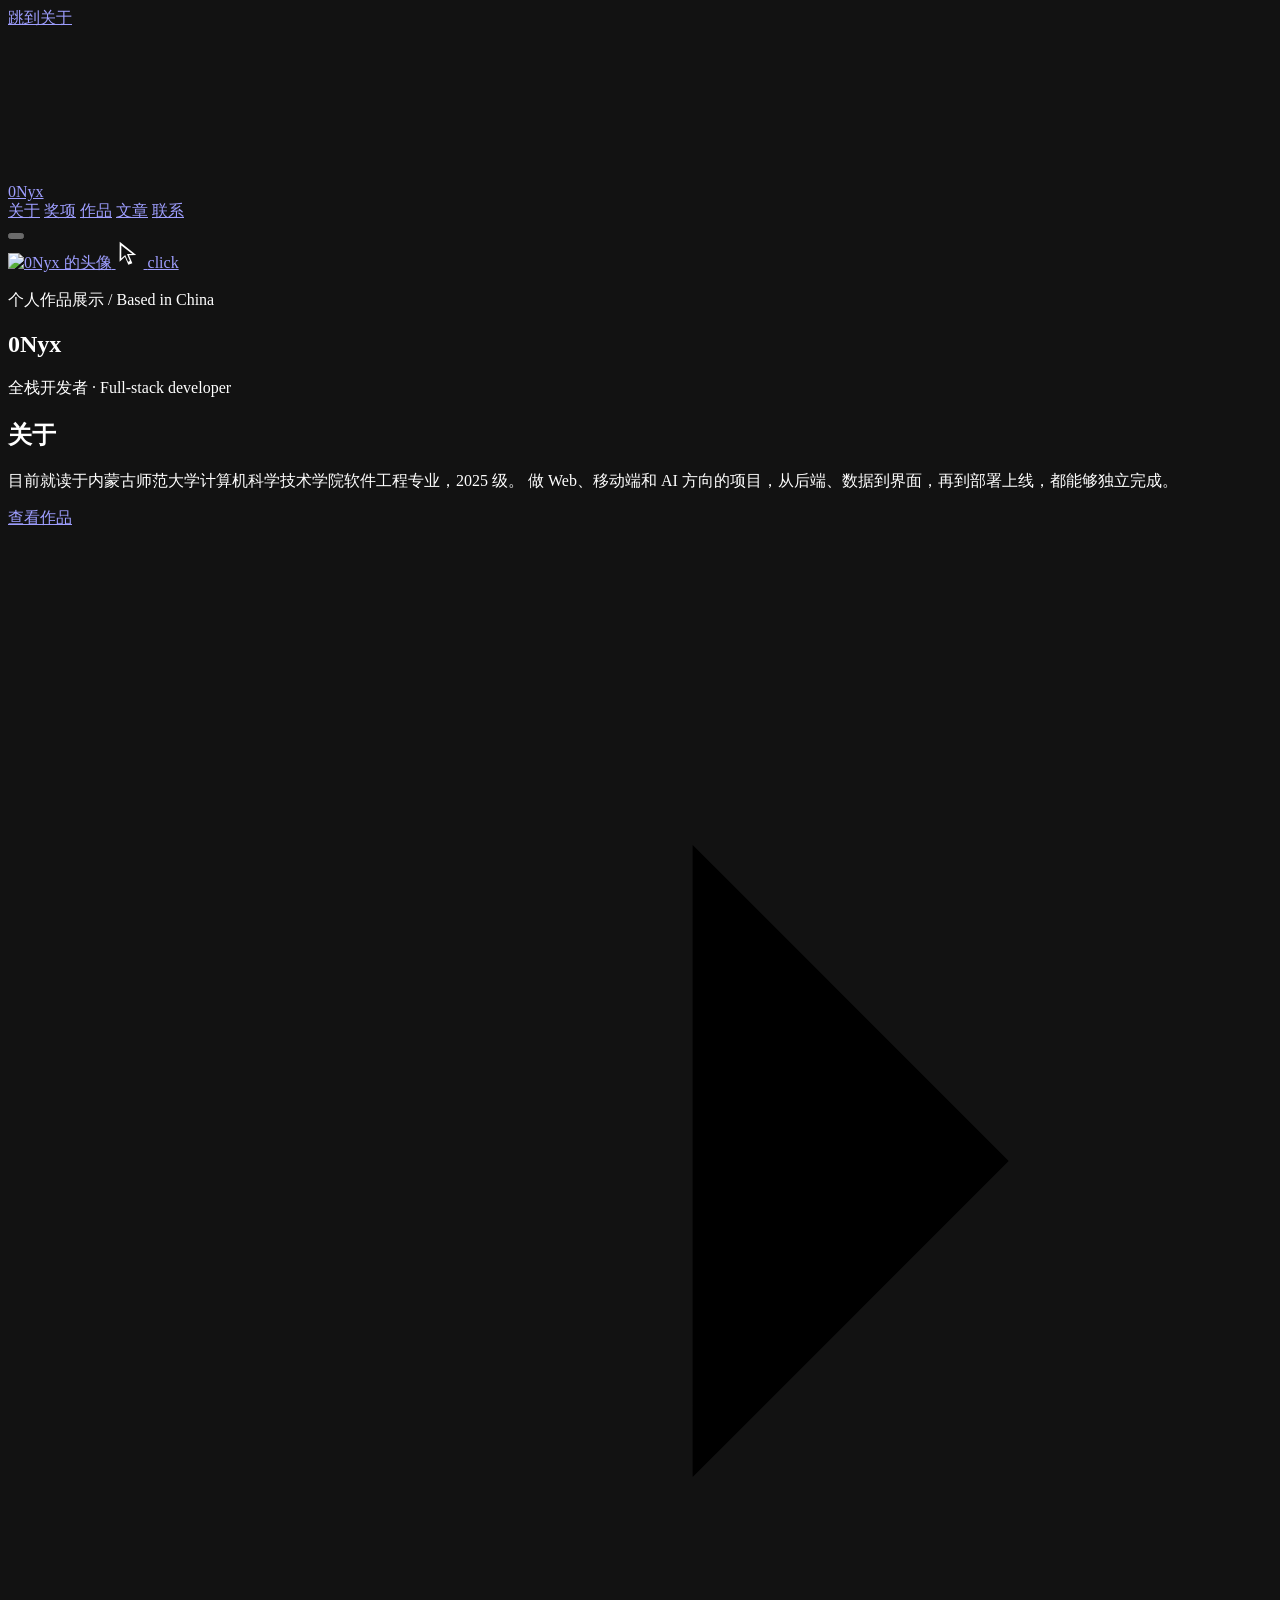
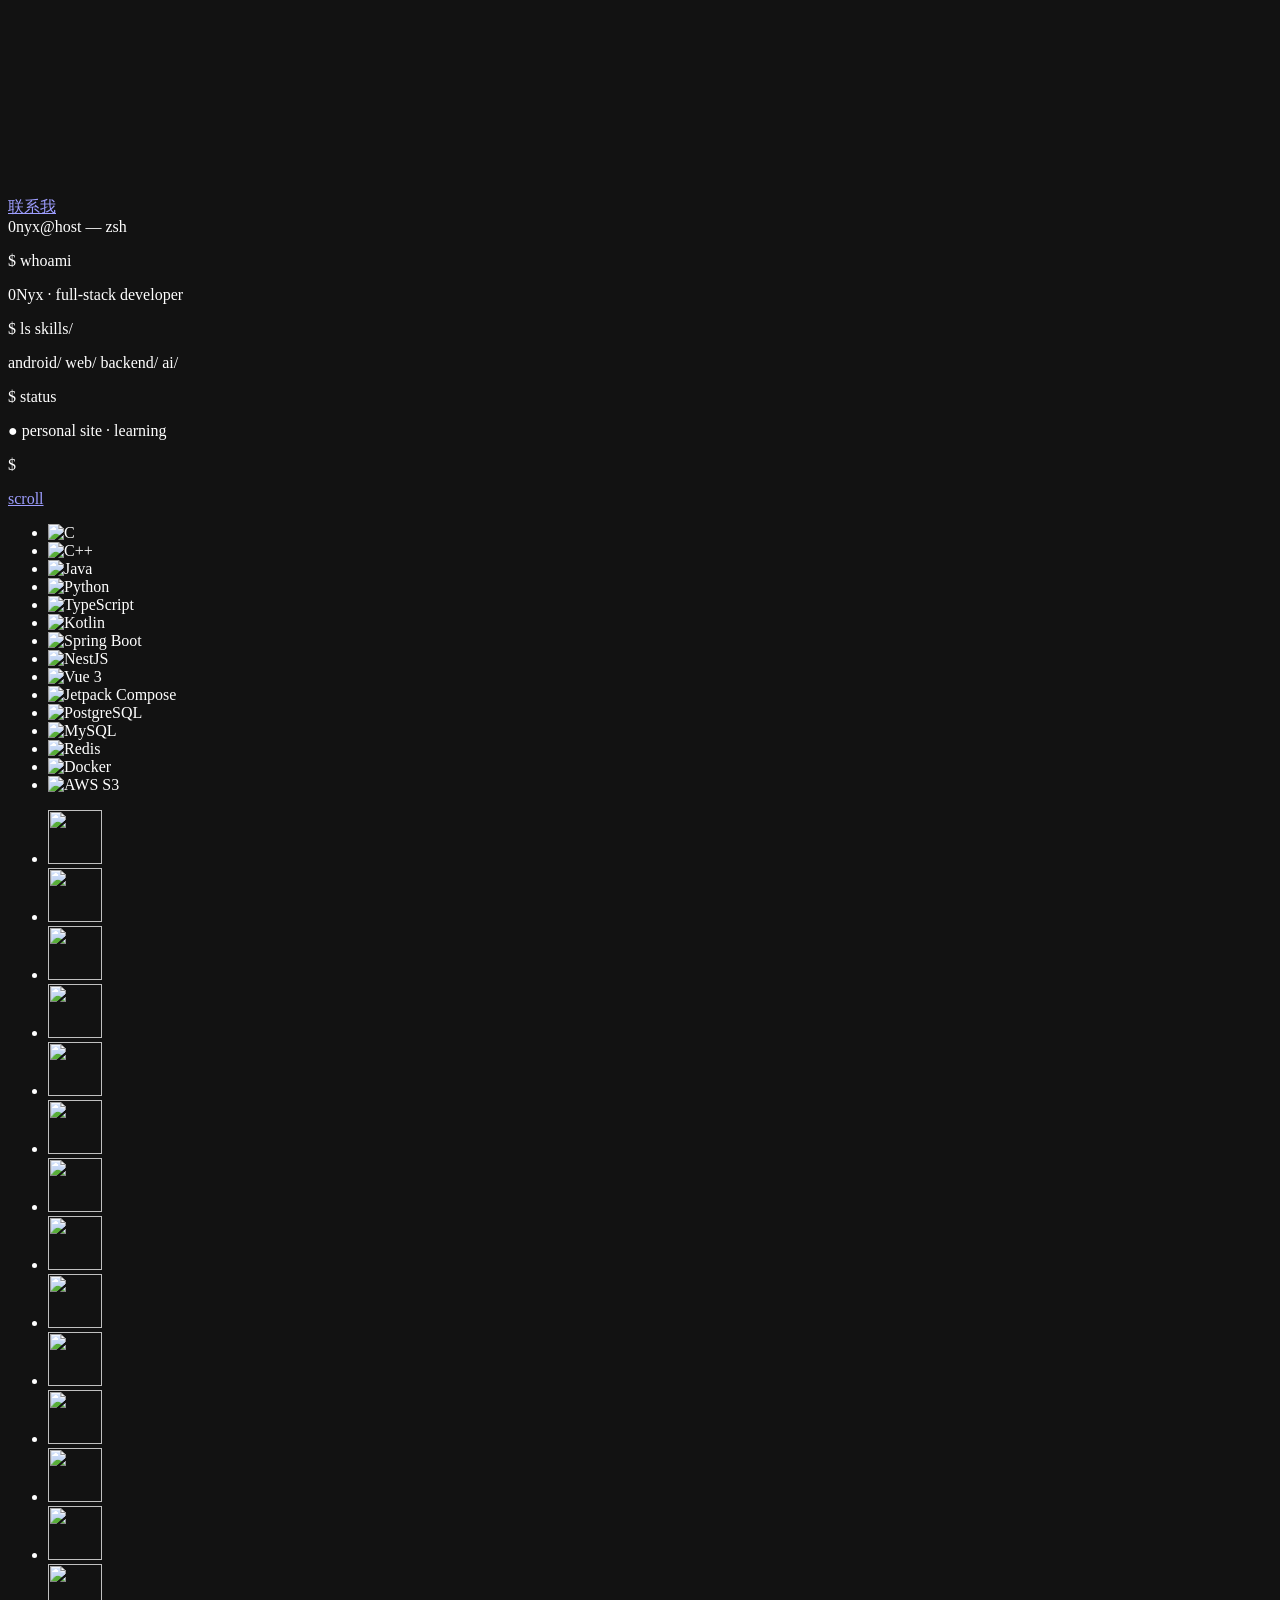
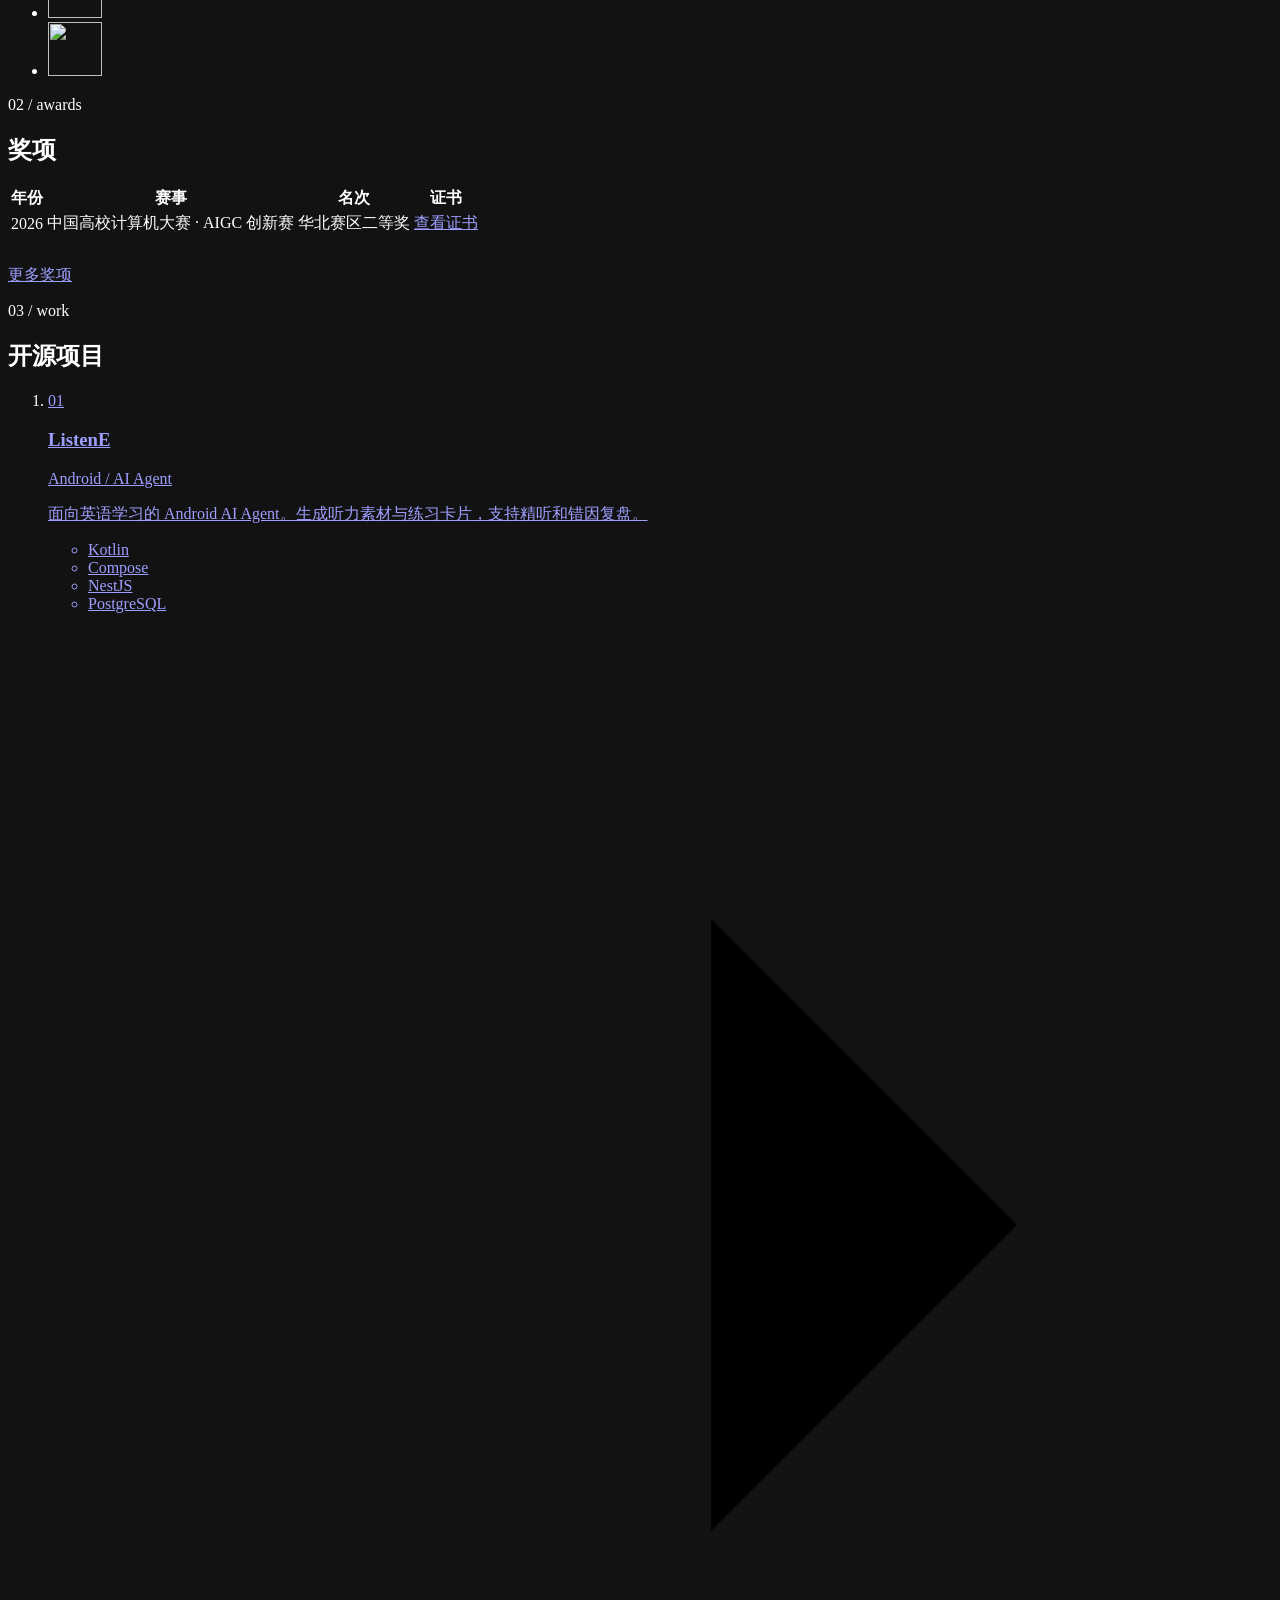
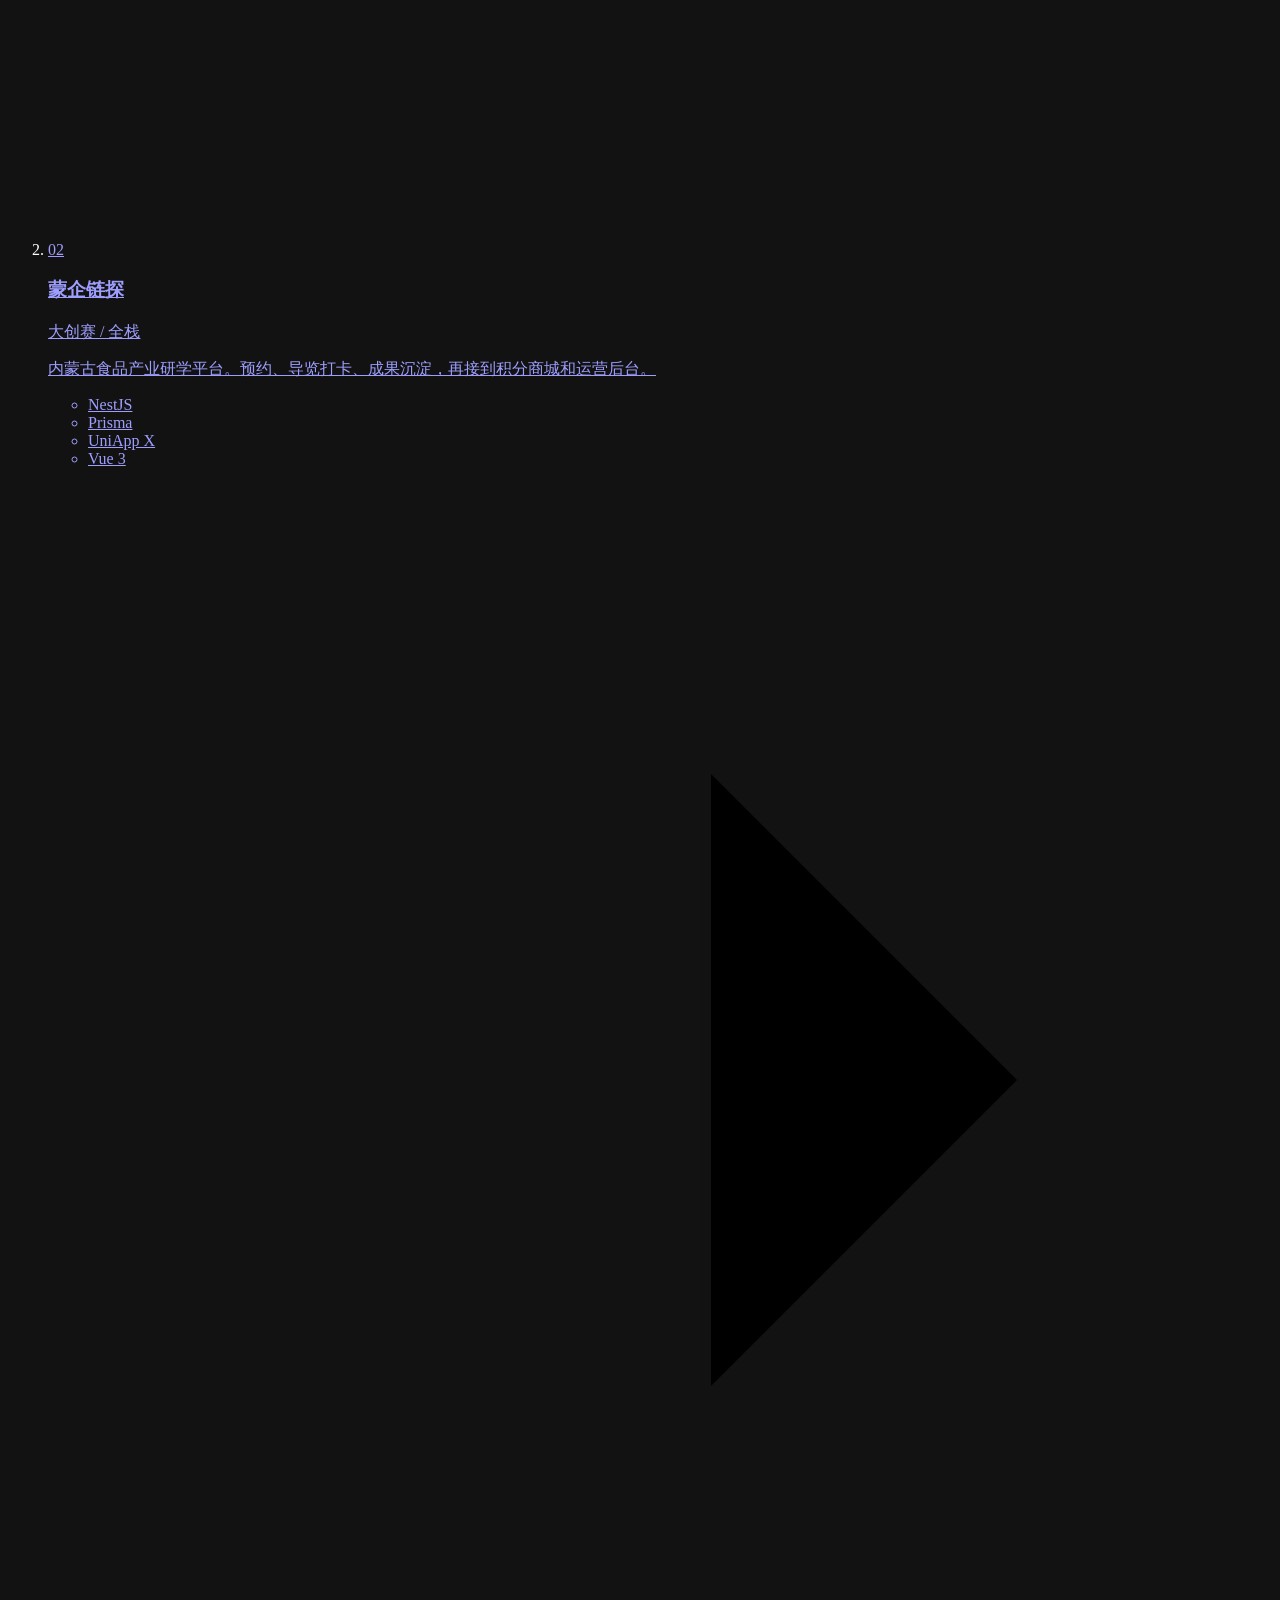
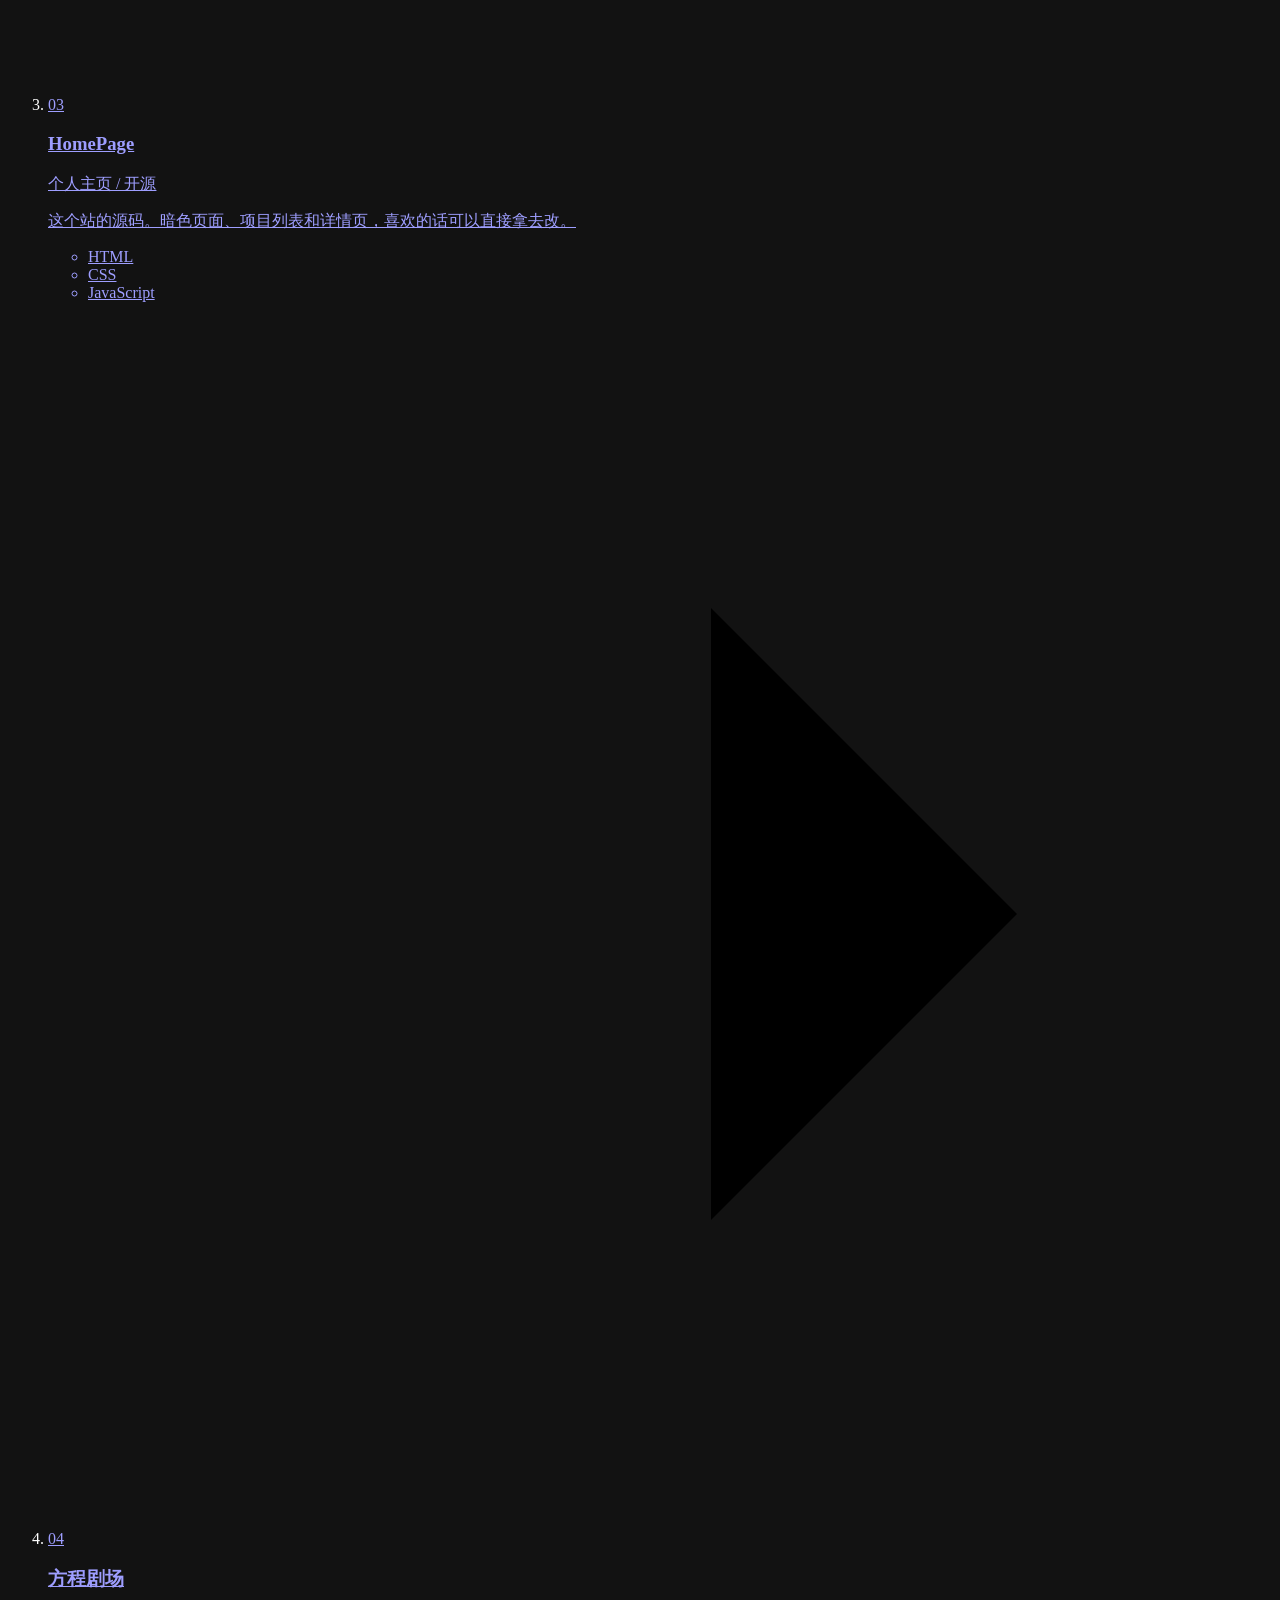
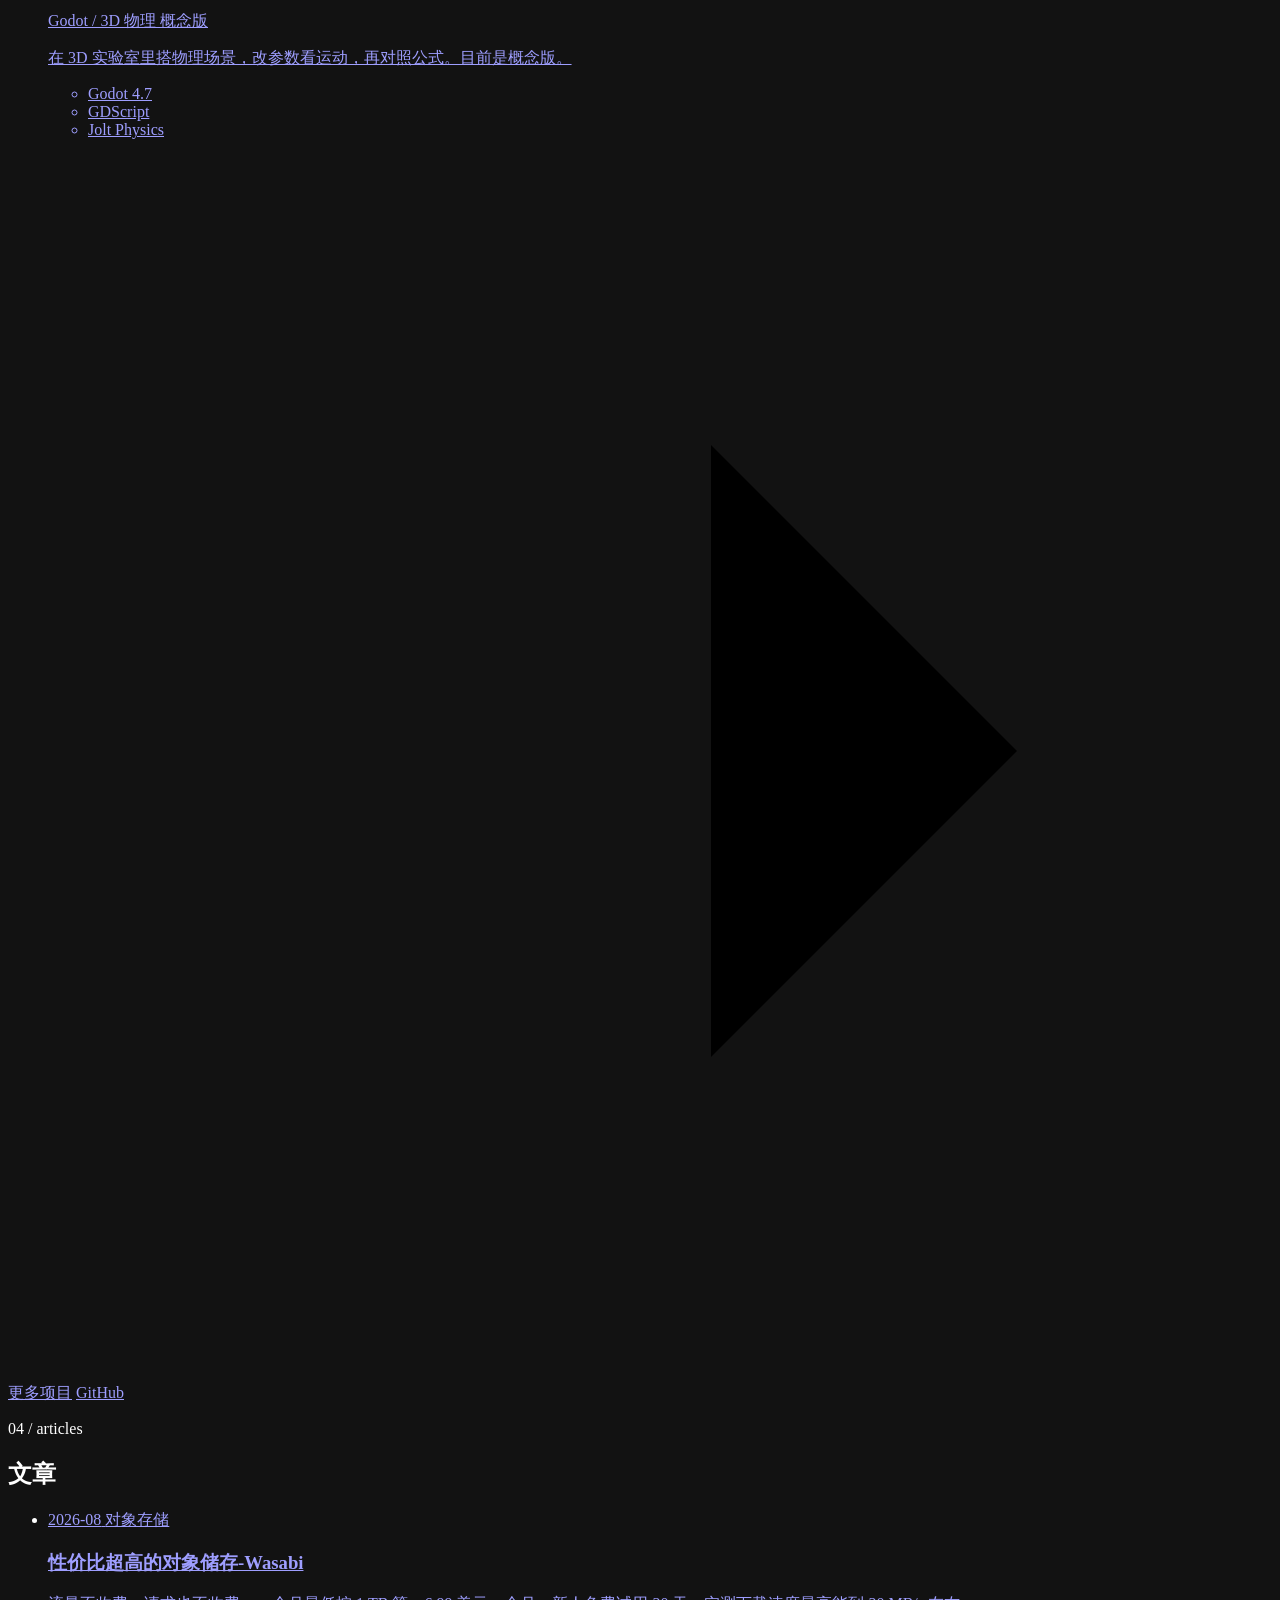
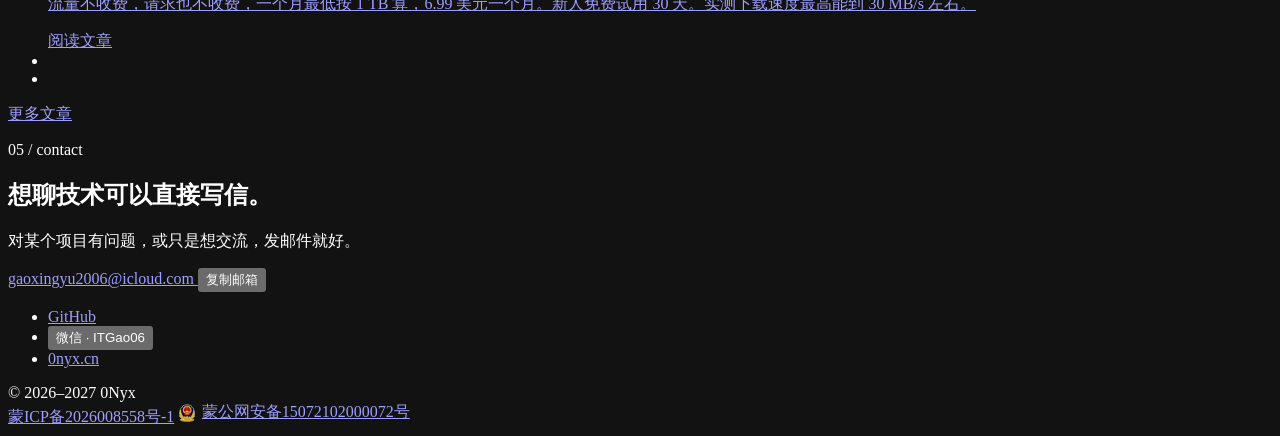
==== index.html @ 02072797 "Migrate HomePage from 0nyx06 to MarkHayford." ====
<!doctype html>
<html lang="zh-CN">
  <head>
    <meta charset="UTF-8" />
    <meta name="viewport" content="width=device-width, initial-scale=1.0" />
    <meta name="color-scheme" content="dark" />
    <meta name="theme-color" content="#0a0a0a" />
    <link rel="icon" href="https://dl.0nyx.cn/homepage/assets/favicon.png?v=2" />
    <title>0Nyx — 全栈开发者</title>
    <meta
      name="description"
      content="0Nyx，个人开发者。这里放我在 Web、移动端和 AI 方向做过的项目。"
    />
    <link rel="canonical" href="https://www.0nyx.cn/" />
    <meta property="og:type" content="website" />
    <meta property="og:site_name" content="0Nyx" />
    <meta property="og:title" content="0Nyx — 全栈开发者" />
    <meta
      property="og:description"
      content="个人开发者。这里放我在 Web、移动端和 AI 方向做过的项目。"
    />
    <meta property="og:url" content="https://www.0nyx.cn/" />
    <meta property="og:image" content="https://dl.0nyx.cn/homepage/assets/og.png" />
    <meta property="og:image:width" content="1200" />
    <meta property="og:image:height" content="630" />
    <meta name="twitter:card" content="summary_large_image" />
    <meta name="twitter:title" content="0Nyx — 全栈开发者" />
    <meta
      name="twitter:description"
      content="个人开发者。这里放我在 Web、移动端和 AI 方向做过的项目。"
    />
    <meta name="twitter:image" content="https://dl.0nyx.cn/homepage/assets/og.png" />
    <link rel="preload" href="https://dl.0nyx.cn/homepage/assets/fonts/bricolage-grotesque-latin.woff2" as="font" type="font/woff2" crossorigin />
    <link rel="preload" href="https://dl.0nyx.cn/homepage/assets/fonts/hanken-grotesk-latin.woff2" as="font" type="font/woff2" crossorigin />
    <link rel="preload" href="https://dl.0nyx.cn/homepage/assets/fonts/jetbrains-mono-latin.woff2" as="font" type="font/woff2" crossorigin />
    <link rel="preload" href="https://dl.0nyx.cn/homepage/assets/fonts/noto-sans-sc-page.woff2" as="font" type="font/woff2" crossorigin />
    <link rel="stylesheet" href="https://dl.0nyx.cn/homepage/styles.20260829a.css" />
    <link rel="stylesheet" href="/beian.css?v=20260826a" />
    <script>
      // Mark JS available so reveal animations enhance an already-visible baseline.
      document.documentElement.classList.add("js");
    </script>
  </head>
  <body>
    <a class="skip-link" href="#about">跳到关于</a>

    <!-- Full-page pointer field (page-space lattice; scrolls with document) -->
    <div class="page-field" aria-hidden="true">
      <canvas class="page-field__canvas" id="field"></canvas>
      <div class="page-field__glow" id="glow"></div>
    </div>

    <header class="site-header" id="top">
      <a class="brand" href="#top" aria-label="0Nyx 首页">
        <span class="brand__mark" aria-hidden="true"></span>
        <span class="brand__text">0<span class="brand__accent">Nyx</span></span>
      </a>
      <nav class="site-nav" aria-label="主导航">
        <a href="#about">关于</a>
        <a href="#awards">奖项</a>
        <a href="#work">作品</a>
        <a href="#articles">文章</a>
        <a class="site-nav__cta" href="#contact">联系</a>
      </nav>
      <button
        class="nav-toggle"
        id="navToggle"
        type="button"
        aria-expanded="false"
        aria-controls="mobileNav"
        aria-label="打开导航"
      >
        <span aria-hidden="true"></span>
        <span aria-hidden="true"></span>
      </button>
      <nav class="mobile-nav" id="mobileNav" aria-label="移动端导航" hidden>
        <a href="#about"><span class="mono">01</span>关于</a>
        <a href="#awards"><span class="mono">02</span>奖项</a>
        <a href="#work"><span class="mono">03</span>作品</a>
        <a href="#articles"><span class="mono">04</span>文章</a>
        <a href="#contact"><span class="mono">05</span>联系</a>
      </nav>
    </header>
    <button class="nav-scrim" id="navScrim" type="button" aria-label="关闭导航" hidden></button>

    <main>
      <!-- HERO -->
      <section class="hero" id="about" aria-labelledby="about-h">
        <div class="hero__inner">
          <div class="hero__copy">
            <a class="hero__avatar-link" href="/meow/" data-reveal title="彩蛋：月薪喵" aria-label="打开彩蛋：月薪喵">
              <img class="hero__avatar" src="https://dl.0nyx.cn/homepage/assets/avatar.png" alt="0Nyx 的头像" width="88" height="88" loading="eager" decoding="async" />
              <span class="hero__avatar-hint" aria-hidden="true">
                <svg class="hero__mac-cursor" viewBox="0 0 32 32" width="28" height="28" fill="none">
                  <path fill="#fff" d="M4.2 2.1 4.1 24.8l6.1-5.7 3.9 9.3 4.6-1.9-3.9-9.2 8.3-.2z"/>
                  <path fill="#111" d="M6.1 6.2 6 21.2l4.5-4.2 3.3 7.8 2.1-.9-3.3-7.8 6.1-.1z"/>
                </svg>
                <span class="hero__click-label">click</span>
              </span>
            </a>
            <p class="hero__status" data-reveal>
              <span class="status-dot" aria-hidden="true"></span>
              <span class="mono">个人作品展示</span>
              <span class="hero__status-sep" aria-hidden="true">/</span>
              <span class="mono">Based in China</span>
            </p>

            <h1 class="hero__title" data-reveal>
              <span class="hero__title-line">0<span class="hero__title-accent">Nyx</span></span>
            </h1>

            <p class="hero__role mono" data-reveal>全栈开发者 · Full-stack developer</p>
            <h2 class="visually-hidden" id="about-h">关于</h2>

            <p class="hero__lede" data-reveal>
              目前就读于内蒙古师范大学计算机科学技术学院软件工程专业，2025 级。
              做 Web、移动端和 AI 方向的项目，从后端、数据到界面，再到部署上线，都能够独立完成。
            </p>

            <div class="hero__actions" data-reveal>
              <a class="btn btn--primary" href="#work">
                查看作品
                <svg viewBox="0 0 24 24" aria-hidden="true" class="btn__icon"><path d="M5 12h14M13 6l6 6-6 6" /></svg>
              </a>
              <a class="btn btn--ghost" href="#contact">联系我</a>
            </div>
          </div>

          <div class="hero__art" data-reveal>
            <div class="term" id="term" role="group" aria-label="交互式终端，输入 help 查看可用命令">
              <div class="term__bar">
                <span class="term__dot"></span>
                <span class="term__dot"></span>
                <span class="term__dot"></span>
                <span class="term__title mono">0nyx@host — zsh</span>
              </div>
              <div class="term__body mono" id="termBody">
                <div class="term__out" id="termOut" aria-live="polite">
                  <p class="term__line term__line--boot" style="--i: 0"><span class="term__prompt">$</span> whoami</p>
                  <p class="term__line term__line--boot term__line--out" style="--i: 1">0Nyx · full-stack developer</p>
                  <p class="term__line term__line--boot" style="--i: 2"><span class="term__prompt">$</span> ls skills/</p>
                  <p class="term__line term__line--boot term__line--out" style="--i: 3">android/  web/  backend/  ai/</p>
                  <p class="term__line term__line--boot" style="--i: 4"><span class="term__prompt">$</span> status</p>
                  <p class="term__line term__line--boot term__line--out" style="--i: 5"><span class="term__ok">●</span> personal site · learning</p>
                </div>
                <p class="term__line term__line--boot" style="--i: 6" id="termCaretLine"><span class="term__prompt">$</span> <span class="term__caret"></span></p>
              </div>
            </div>
          </div>
        </div>

        <a class="hero__scroll mono" href="#awards" aria-label="向下滚动">
          <span>scroll</span>
          <span class="hero__scroll-line" aria-hidden="true"></span>
        </a>

        <div class="stack-marquee" aria-label="常用语言和工具">
          <div class="stack-marquee__window">
            <div class="stack-marquee__track">
              <ul class="stack-marquee__list">
                <li><img src="https://cdn.simpleicons.org/c/c8d4ce" alt="C" title="C" width="54" height="54" loading="lazy" /></li>
                <li><img src="https://cdn.simpleicons.org/cplusplus/c8d4ce" alt="C++" title="C++" width="54" height="54" loading="lazy" /></li>
                <li><img src="https://cdn.simpleicons.org/openjdk/c8d4ce" alt="Java" title="Java" width="54" height="54" loading="lazy" /></li>
                <li><img src="https://cdn.simpleicons.org/python/c8d4ce" alt="Python" title="Python" width="54" height="54" loading="lazy" /></li>
                <li><img src="https://cdn.simpleicons.org/typescript/c8d4ce" alt="TypeScript" title="TypeScript" width="54" height="54" loading="lazy" /></li>
                <li><img src="https://cdn.simpleicons.org/kotlin/c8d4ce" alt="Kotlin" title="Kotlin" width="54" height="54" loading="lazy" /></li>
                <li><img src="https://cdn.simpleicons.org/spring/c8d4ce" alt="Spring Boot" title="Spring Boot" width="54" height="54" loading="lazy" /></li>
                <li><img src="https://cdn.simpleicons.org/nestjs/c8d4ce" alt="NestJS" title="NestJS" width="54" height="54" loading="lazy" /></li>
                <li><img src="https://cdn.simpleicons.org/vuedotjs/c8d4ce" alt="Vue 3" title="Vue 3" width="54" height="54" loading="lazy" /></li>
                <li><img src="https://cdn.simpleicons.org/jetpackcompose/c8d4ce" alt="Jetpack Compose" title="Jetpack Compose" width="54" height="54" loading="lazy" /></li>
                <li><img src="https://cdn.simpleicons.org/postgresql/c8d4ce" alt="PostgreSQL" title="PostgreSQL" width="54" height="54" loading="lazy" /></li>
                <li><img src="https://cdn.simpleicons.org/mysql/c8d4ce" alt="MySQL" title="MySQL" width="54" height="54" loading="lazy" /></li>
                <li><img src="https://cdn.simpleicons.org/redis/c8d4ce" alt="Redis" title="Redis" width="54" height="54" loading="lazy" /></li>
                <li><img src="https://cdn.simpleicons.org/docker/c8d4ce" alt="Docker" title="Docker" width="54" height="54" loading="lazy" /></li>
                <li><img class="stack-marquee__mono" src="https://cdn.jsdelivr.net/npm/simple-icons@11/icons/amazons3.svg" alt="AWS S3" title="AWS S3" width="54" height="54" loading="lazy" /></li>
              </ul>
              <ul class="stack-marquee__list" aria-hidden="true">
                <li><img src="https://cdn.simpleicons.org/c/c8d4ce" alt="" width="54" height="54" loading="lazy" /></li>
                <li><img src="https://cdn.simpleicons.org/cplusplus/c8d4ce" alt="" width="54" height="54" loading="lazy" /></li>
                <li><img src="https://cdn.simpleicons.org/openjdk/c8d4ce" alt="" width="54" height="54" loading="lazy" /></li>
                <li><img src="https://cdn.simpleicons.org/python/c8d4ce" alt="" width="54" height="54" loading="lazy" /></li>
                <li><img src="https://cdn.simpleicons.org/typescript/c8d4ce" alt="" width="54" height="54" loading="lazy" /></li>
                <li><img src="https://cdn.simpleicons.org/kotlin/c8d4ce" alt="" width="54" height="54" loading="lazy" /></li>
                <li><img src="https://cdn.simpleicons.org/spring/c8d4ce" alt="" width="54" height="54" loading="lazy" /></li>
                <li><img src="https://cdn.simpleicons.org/nestjs/c8d4ce" alt="" width="54" height="54" loading="lazy" /></li>
                <li><img src="https://cdn.simpleicons.org/vuedotjs/c8d4ce" alt="" width="54" height="54" loading="lazy" /></li>
                <li><img src="https://cdn.simpleicons.org/jetpackcompose/c8d4ce" alt="" width="54" height="54" loading="lazy" /></li>
                <li><img src="https://cdn.simpleicons.org/postgresql/c8d4ce" alt="" width="54" height="54" loading="lazy" /></li>
                <li><img src="https://cdn.simpleicons.org/mysql/c8d4ce" alt="" width="54" height="54" loading="lazy" /></li>
                <li><img src="https://cdn.simpleicons.org/redis/c8d4ce" alt="" width="54" height="54" loading="lazy" /></li>
                <li><img src="https://cdn.simpleicons.org/docker/c8d4ce" alt="" width="54" height="54" loading="lazy" /></li>
                <li><img class="stack-marquee__mono" src="https://cdn.jsdelivr.net/npm/simple-icons@11/icons/amazons3.svg" alt="" width="54" height="54" loading="lazy" /></li>
              </ul>
            </div>
          </div>
        </div>

      </section>

      <!-- AWARDS -->
      <section class="section" id="awards" aria-labelledby="awards-h">
        <div class="section__head">
          <span class="section__index mono" data-reveal>02 / awards</span>
          <h2 class="section__title" id="awards-h" data-reveal>奖项</h2>
        </div>

        <div class="awards" data-reveal>
          <table class="awards__table">
            <thead>
              <tr>
                <th scope="col">年份</th>
                <th scope="col">赛事</th>
                <th scope="col">名次</th>
                <th scope="col">证书</th>
              </tr>
            </thead>
            <tbody>
              <tr>
                <td class="mono">2026</td>
                <td>中国高校计算机大赛 · AIGC 创新赛</td>
                <td>华北赛区二等奖</td>
                <td>
                  <a class="awards__cert" href="/awards/aigc-2026-huabei.pdf" target="_blank" rel="noopener">查看证书</a>
                </td>
              </tr>
              <tr class="awards__slot" aria-hidden="true">
                <td></td><td></td><td></td><td></td>
              </tr>
              <tr class="awards__slot" aria-hidden="true">
                <td></td><td></td><td></td><td></td>
              </tr>
              <tr class="awards__slot" aria-hidden="true">
                <td></td><td></td><td></td><td></td>
              </tr>
            </tbody>
          </table>
        </div>
        <p class="work__more mono" data-reveal>
          <a href="/awards/">更多奖项</a>
        </p>
      </section>

      <!-- WORK -->
      <section class="section work" id="work" aria-labelledby="work-h">
        <div class="section__head">
          <span class="section__index mono" data-reveal>03 / work</span>
          <h2 class="section__title" id="work-h" data-reveal>开源项目</h2>
        </div>

        <ol class="project-list">
          <li data-reveal>
            <a class="project-row" href="/projects/listene/">
              <span class="project-row__idx mono">01</span>
              <div class="project-row__body">
                <div class="project-row__top">
                  <h3>ListenE</h3>
                  <span class="project-row__tag mono">Android / AI Agent</span>
                </div>
                <p>面向英语学习的 Android AI Agent。生成听力素材与练习卡片，支持精听和错因复盘。</p>
                <ul class="project-row__stack mono" aria-label="技术栈">
                  <li>Kotlin</li><li>Compose</li><li>NestJS</li><li>PostgreSQL</li>
                </ul>
              </div>
              <span class="project-row__go" aria-hidden="true">
                <svg viewBox="0 0 24 24"><path d="M5 12h14M13 6l6 6-6 6" /></svg>
              </span>
            </a>
          </li>
          <li data-reveal>
            <a class="project-row" href="/projects/mqlt/">
              <span class="project-row__idx mono">02</span>
              <div class="project-row__body">
                <div class="project-row__top">
                  <h3>蒙企链探</h3>
                  <span class="project-row__tag mono">大创赛 / 全栈</span>
                </div>
                <p>内蒙古食品产业研学平台。预约、导览打卡、成果沉淀，再接到积分商城和运营后台。</p>
                <ul class="project-row__stack mono" aria-label="技术栈">
                  <li>NestJS</li><li>Prisma</li><li>UniApp X</li><li>Vue 3</li>
                </ul>
              </div>
              <span class="project-row__go" aria-hidden="true">
                <svg viewBox="0 0 24 24"><path d="M5 12h14M13 6l6 6-6 6" /></svg>
              </span>
            </a>
          </li>
          <li data-reveal>
            <a class="project-row" href="/projects/homepage/">
              <span class="project-row__idx mono">03</span>
              <div class="project-row__body">
                <div class="project-row__top">
                  <h3>HomePage</h3>
                  <span class="project-row__tag mono">个人主页 / 开源</span>
                </div>
                <p>这个站的源码。暗色页面、项目列表和详情页，喜欢的话可以直接拿去改。</p>
                <ul class="project-row__stack mono" aria-label="技术栈">
                  <li>HTML</li><li>CSS</li><li>JavaScript</li>
                </ul>
              </div>
              <span class="project-row__go" aria-hidden="true">
                <svg viewBox="0 0 24 24"><path d="M5 12h14M13 6l6 6-6 6" /></svg>
              </span>
            </a>
          </li>
          <li data-reveal>
            <a class="project-row" href="/projects/equamotion/">
              <span class="project-row__idx mono">04</span>
              <div class="project-row__body">
                <div class="project-row__top">
                  <h3>方程剧场</h3>
                  <span class="project-row__tag mono">Godot / 3D 物理</span>
                  <span class="feature__pill mono">概念版</span>
                </div>
                <p>在 3D 实验室里搭物理场景，改参数看运动，再对照公式。目前是概念版。</p>
                <ul class="project-row__stack mono" aria-label="技术栈">
                  <li>Godot 4.7</li><li>GDScript</li><li>Jolt Physics</li>
                </ul>
              </div>
              <span class="project-row__go" aria-hidden="true">
                <svg viewBox="0 0 24 24"><path d="M5 12h14M13 6l6 6-6 6" /></svg>
              </span>
            </a>
          </li>
        </ol>

        <p class="work__more mono" data-reveal>
          <a href="/projects/">更多项目</a>
          <a href="https://github.com/MarkHayford" rel="noopener" target="_blank">GitHub</a>
        </p>
      </section>

      <!-- ARTICLES -->
      <section class="section articles" id="articles" aria-labelledby="articles-h">
        <div class="section__head">
          <span class="section__index mono" data-reveal>04 / articles</span>
          <h2 class="section__title" id="articles-h" data-reveal>文章</h2>
        </div>
        <ul class="articles__grid">
          <li class="article-card article-card--lead" data-reveal>
            <a href="/articles/wasabi/">
              <article>
                <p class="article-card__meta mono">
                  <time datetime="2026-08">2026-08</time>
                  <span class="article-card__status">对象存储</span>
                </p>
                <h3>性价比超高的对象储存-Wasabi</h3>
                <p>流量不收费，请求也不收费，一个月最低按 1 TB 算，6.99 美元一个月。新人免费试用 30 天。实测下载速度最高能到 30 MB/s 左右。</p>
                <span class="article-card__cta mono">阅读文章</span>
              </article>
            </a>
          </li>
          <li class="article-card article-card--empty" data-reveal>
            <article aria-label="文章占位">
              <div class="article-card__bars" aria-hidden="true">
                <span></span>
                <span></span>
              </div>
            </article>
          </li>
          <li class="article-card article-card--empty" data-reveal>
            <article aria-label="文章占位">
              <div class="article-card__bars" aria-hidden="true">
                <span></span>
                <span></span>
              </div>
            </article>
          </li>
        </ul>
        <p class="work__more mono" data-reveal>
          <a href="/articles/">更多文章</a>
        </p>
      </section>

      <!-- CONTACT -->
      <section class="section contact" id="contact" aria-labelledby="contact-h">
        <div class="contact__inner">
          <span class="section__index mono" data-reveal>05 / contact</span>
          <h2 class="contact__title" id="contact-h" data-reveal>
            <span>想聊技术</span><span>可以直接写信。</span>
          </h2>
          <p class="contact__lede" data-reveal>
            对某个项目有问题，或只是想交流，发邮件就好。
          </p>
          <div class="contact__actions" data-reveal>
            <a class="btn btn--primary btn--lg" href="mailto:gaoxingyu2006@icloud.com">
              gaoxingyu2006@icloud.com
            </a>
            <button class="btn btn--ghost btn--lg" id="copyEmail" type="button" data-email="gaoxingyu2006@icloud.com">
              复制邮箱
            </button>
          </div>
          <ul class="socials mono" data-reveal aria-label="社交链接">
            <li><a href="https://github.com/MarkHayford" rel="noopener" target="_blank">GitHub</a></li>
            <li><button class="social-btn" id="copyWechat" type="button" data-wechat="ITGao06">微信 · ITGao06</button></li>
            <li><a href="https://0nyx.cn" rel="noopener">0nyx.cn</a></li>
          </ul>
        </div>
      </section>
    </main>

    <footer class="site-footer">
      <span class="mono">© <span id="year">2026–2027</span> 0Nyx</span>
      <nav class="site-footer__links mono" aria-label="站点链接">
        <a href="https://beian.miit.gov.cn/" target="_blank" rel="noopener">蒙ICP备2026008558号-1</a>
        <a class="beian-gongan" href="https://beian.mps.gov.cn/#/query/webSearch?code=15072102000072" target="_blank" rel="noopener"><img src="/assets/gongan.png" width="18" height="18" alt="" />蒙公网安备15072102000072号</a>
      </nav>
    </footer>

    <div class="toast" id="toast" role="status" aria-live="polite"></div>

    <script src="https://dl.0nyx.cn/homepage/script.20260920a.js"></script>
  </body>
</html>
---- beian.css ----
/* gongan beian badge in site footer */
.site-footer__links {
  flex-wrap: wrap;
  align-items: center;
}
.site-footer__links a.beian-gongan {
  display: inline-flex;
  align-items: center;
  gap: 0.35rem;
  white-space: nowrap;
}
.site-footer__links a.beian-gongan img {
  display: block;
  width: 18px;
  height: 18px;
  flex-shrink: 0;
}
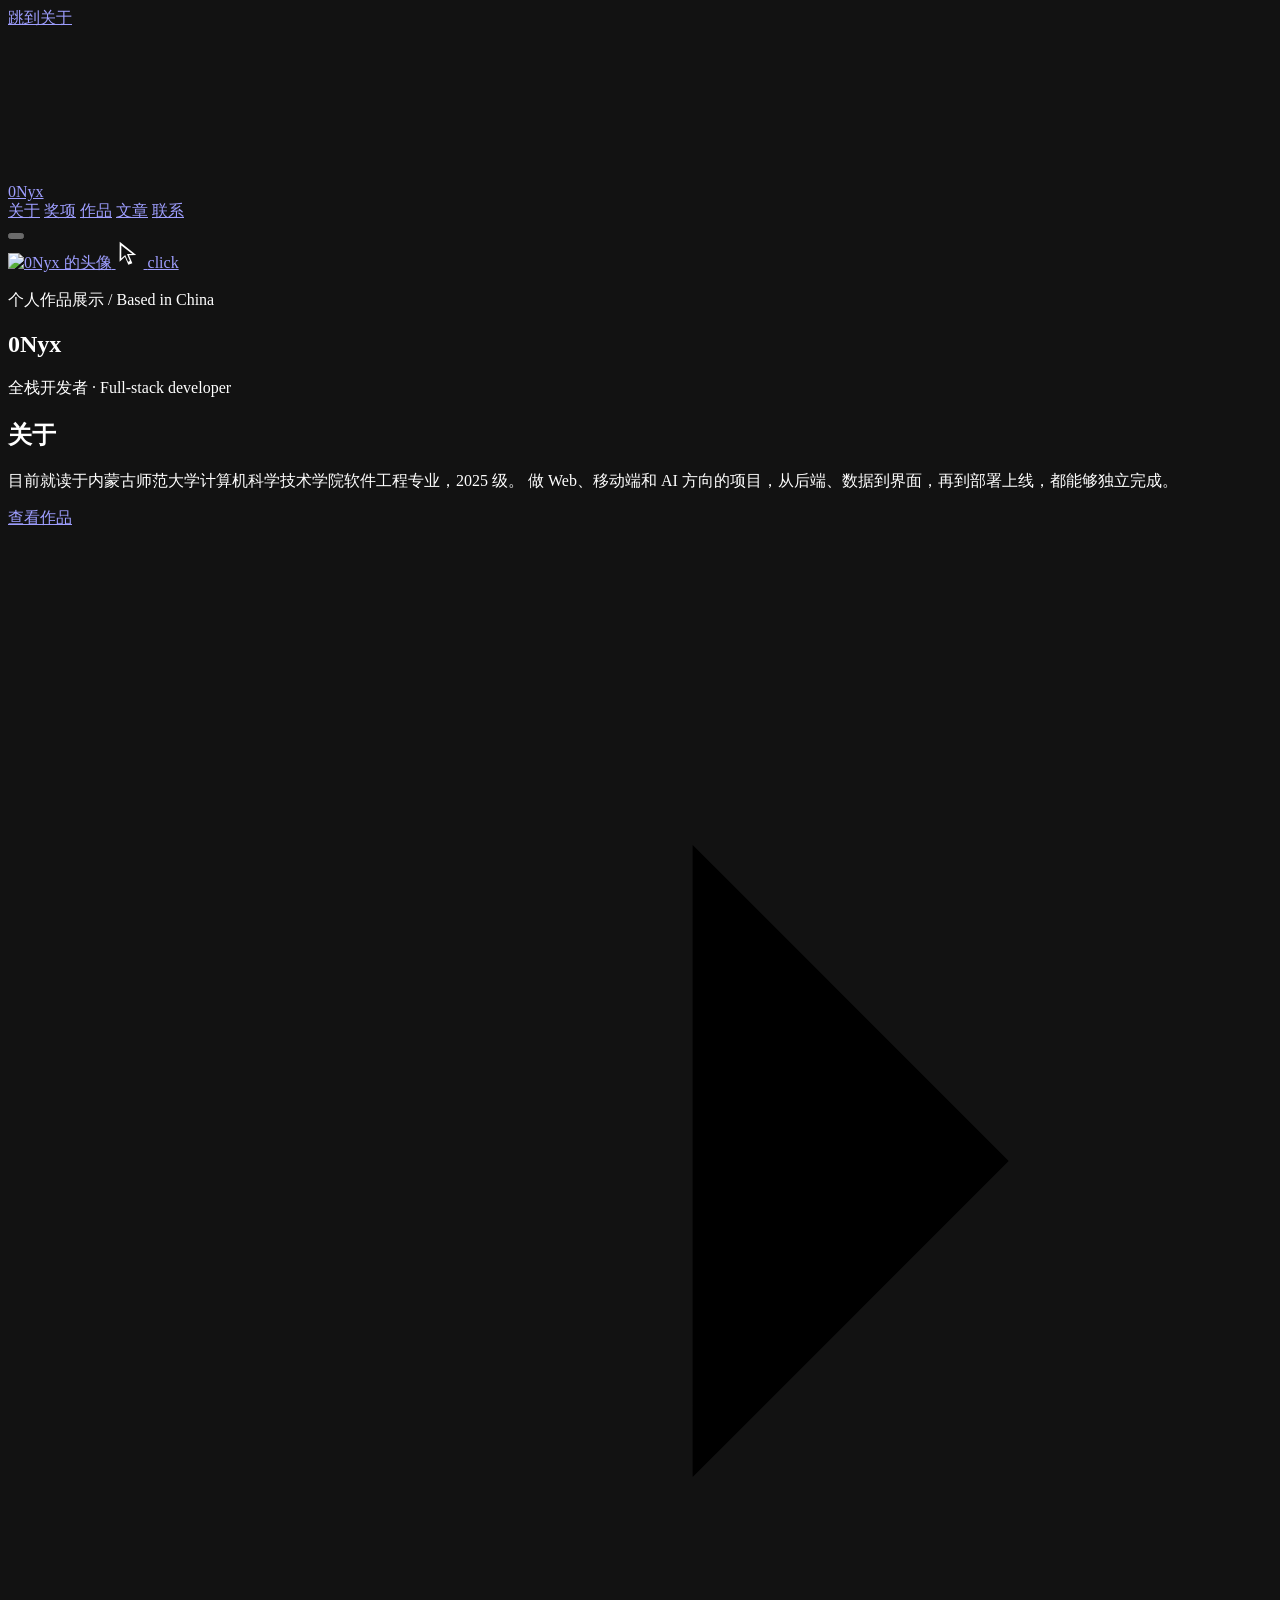
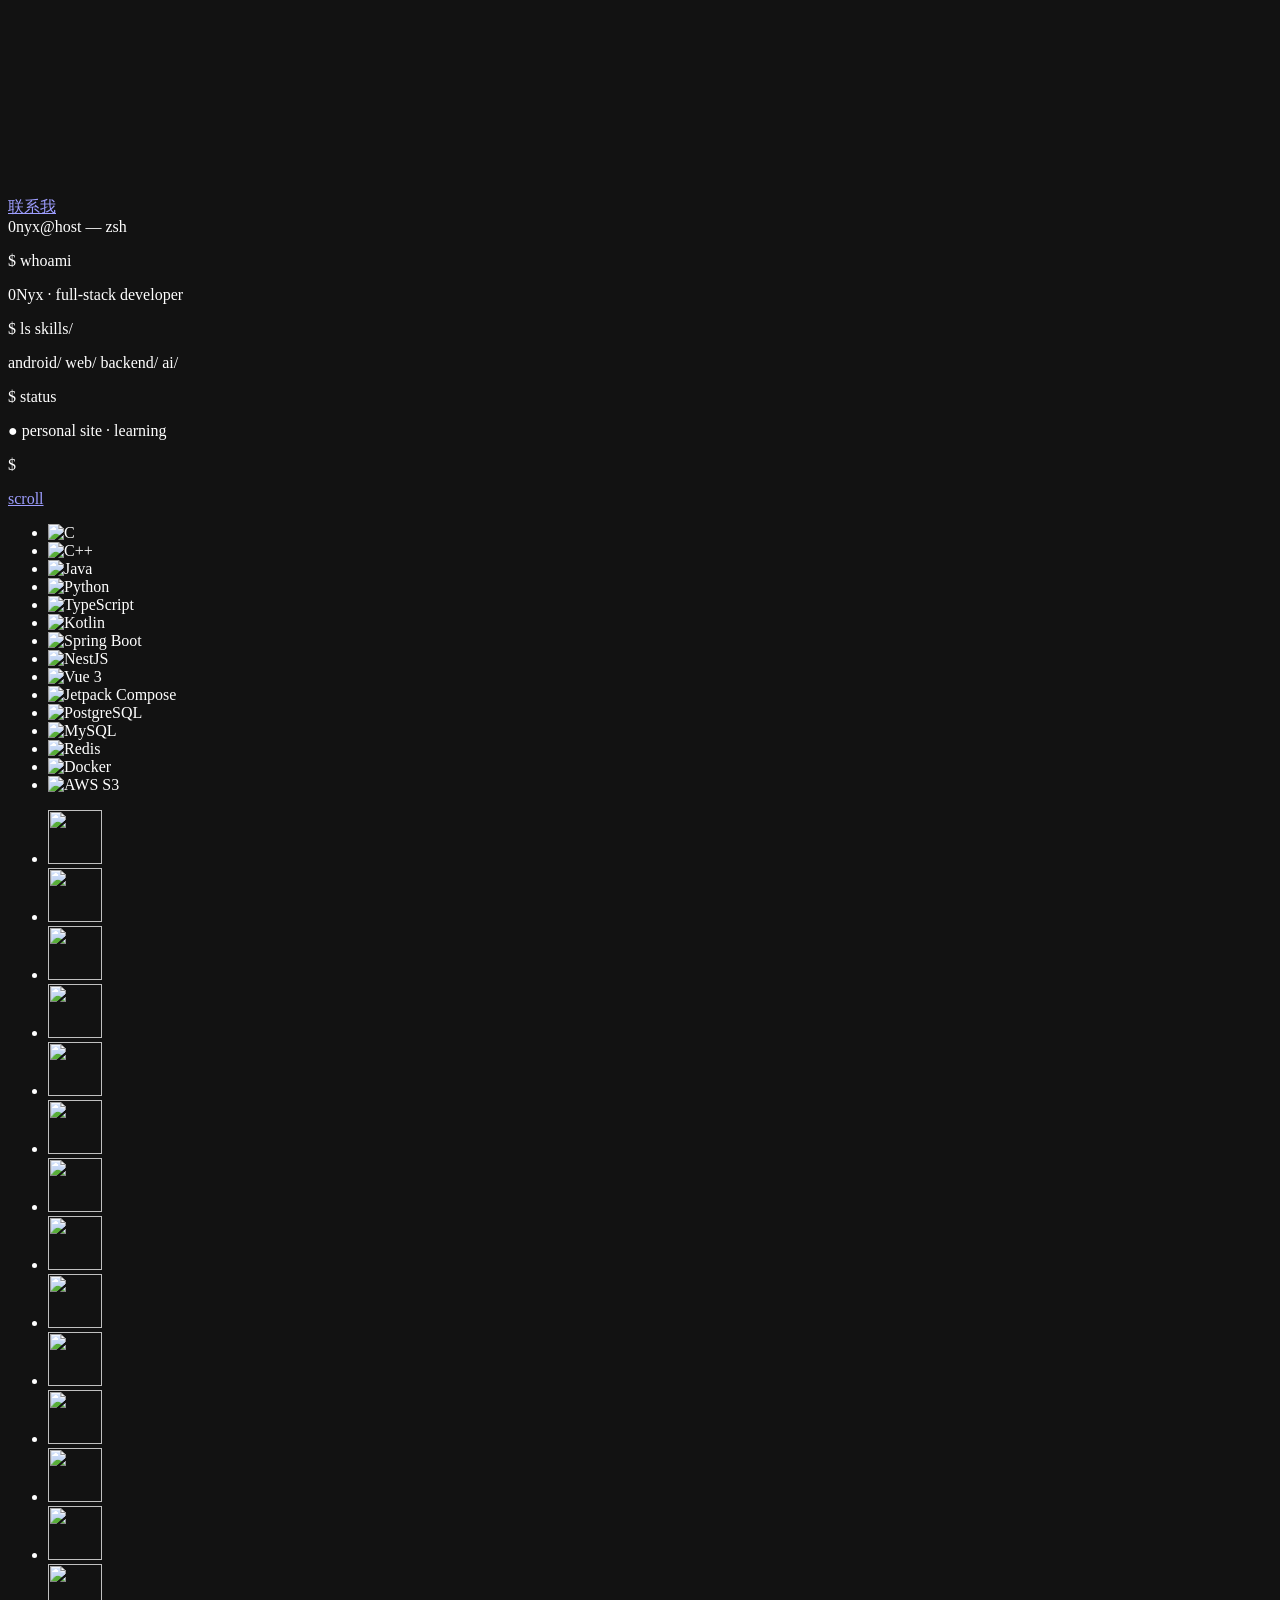
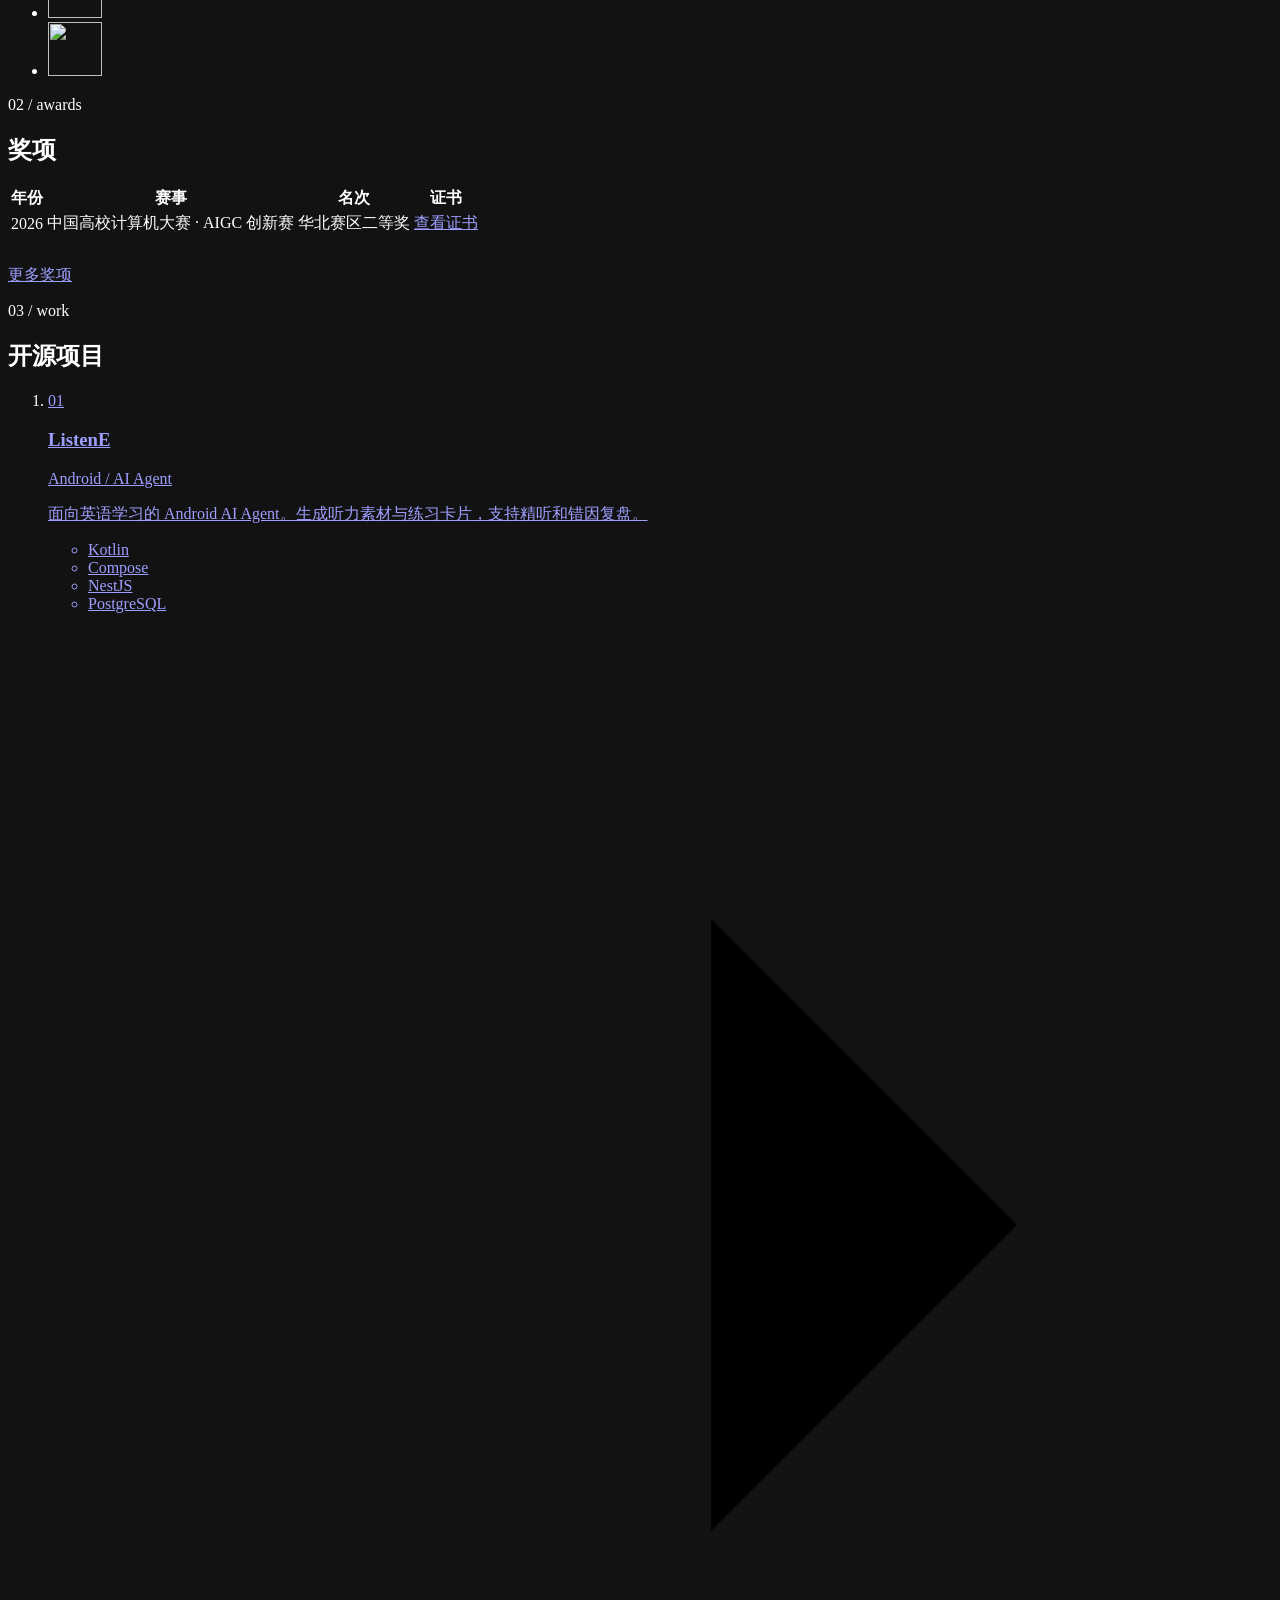
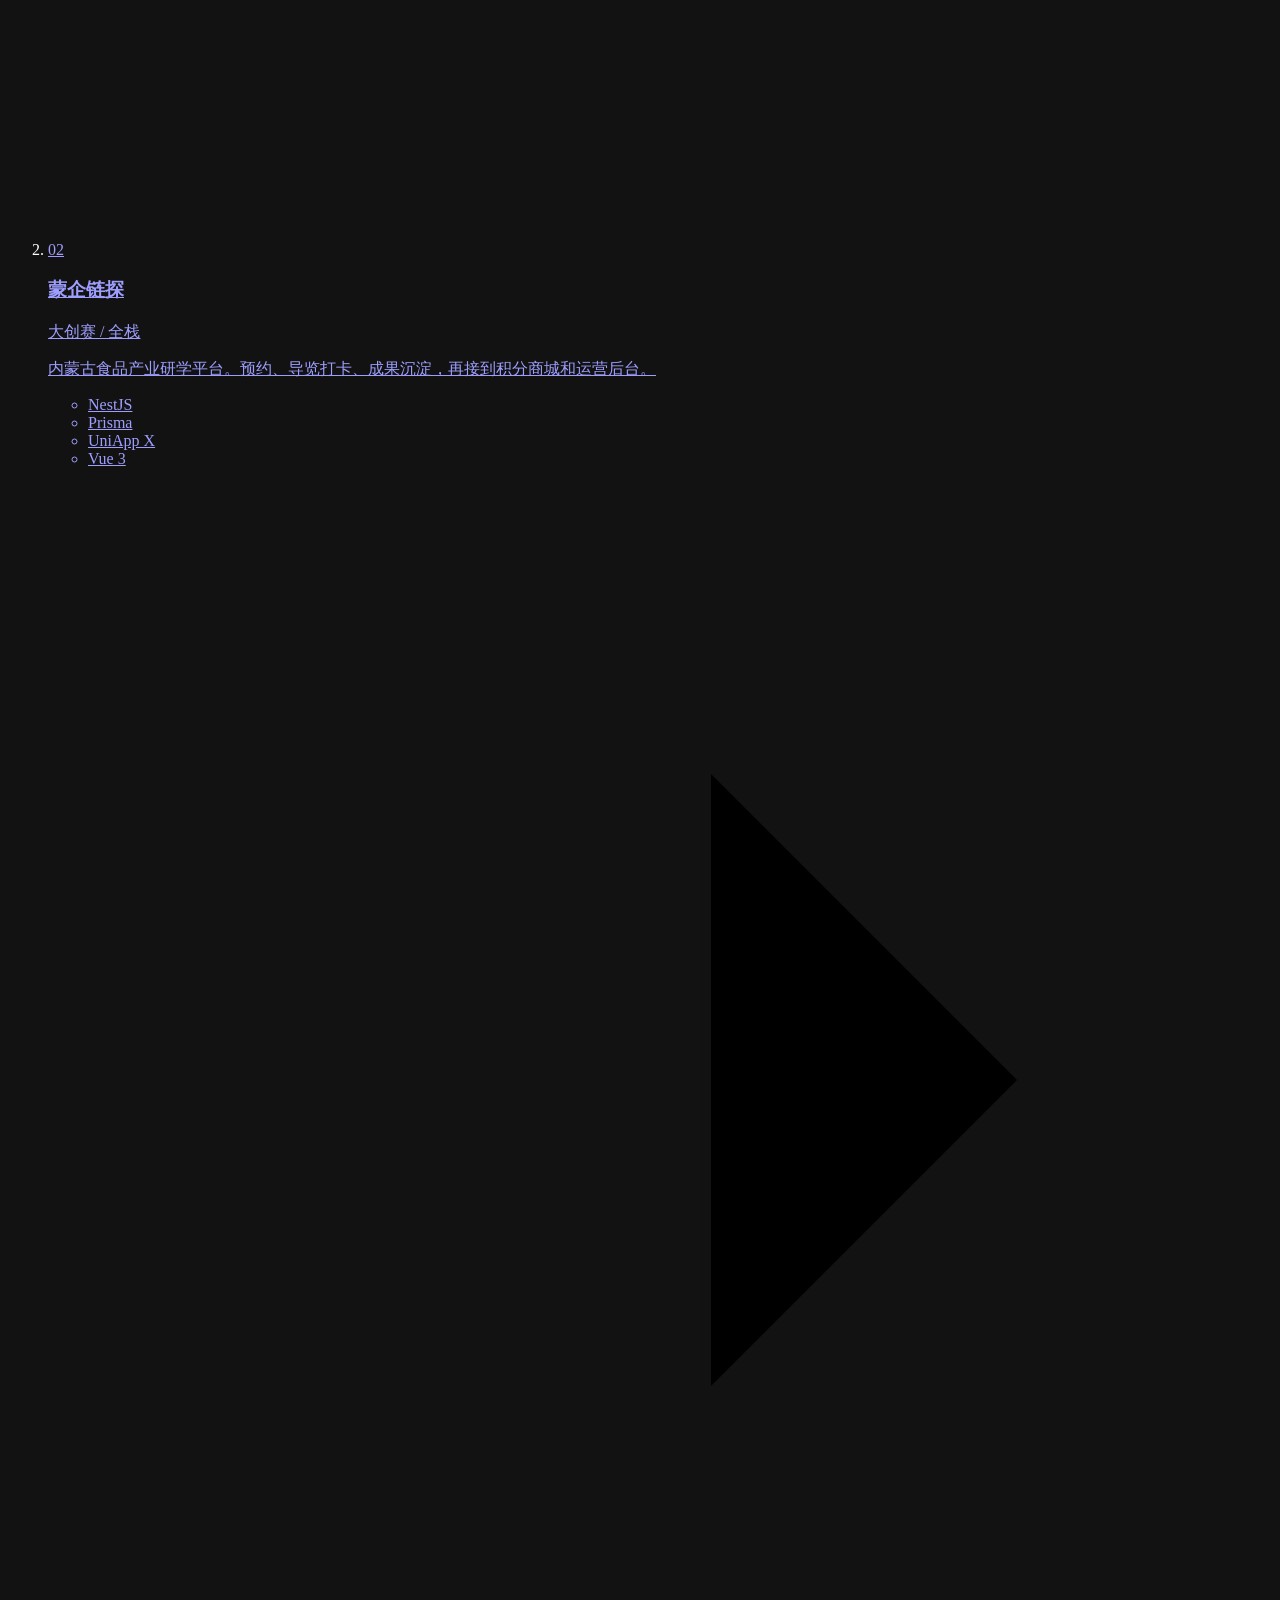
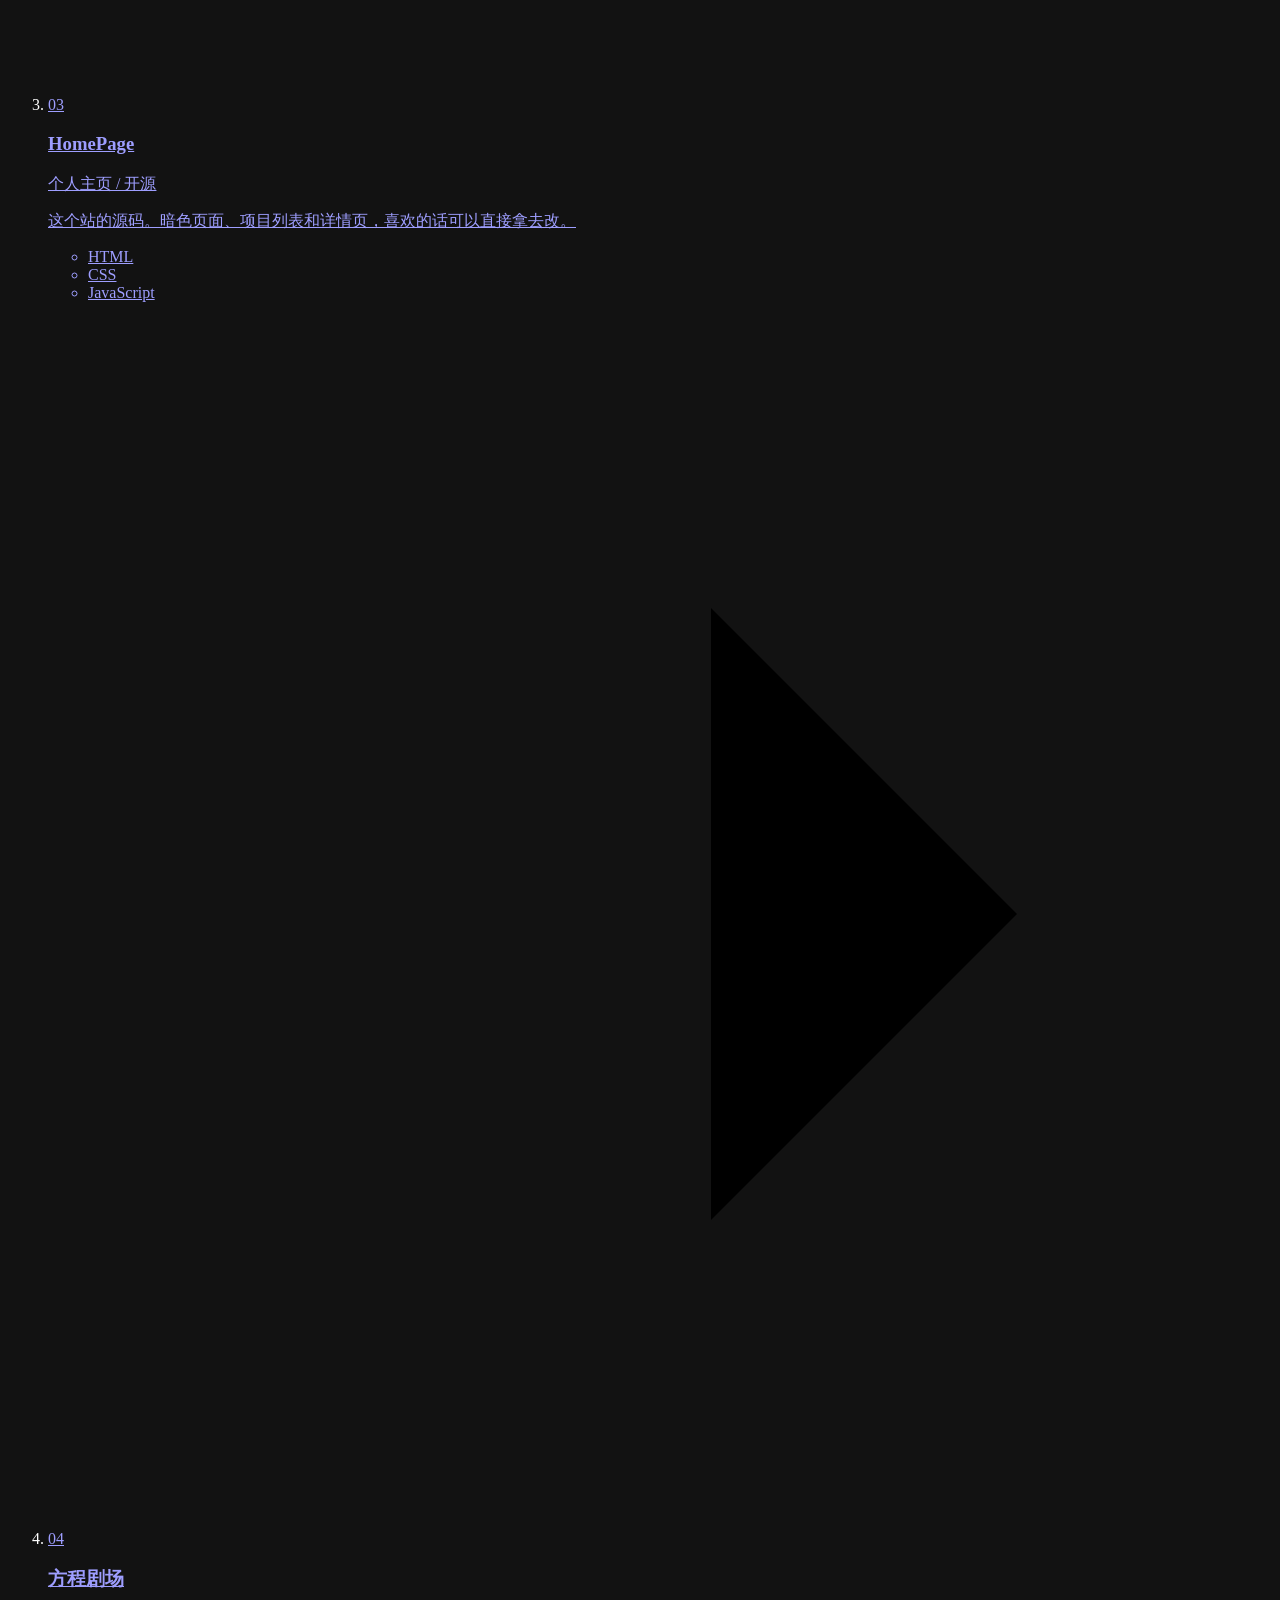
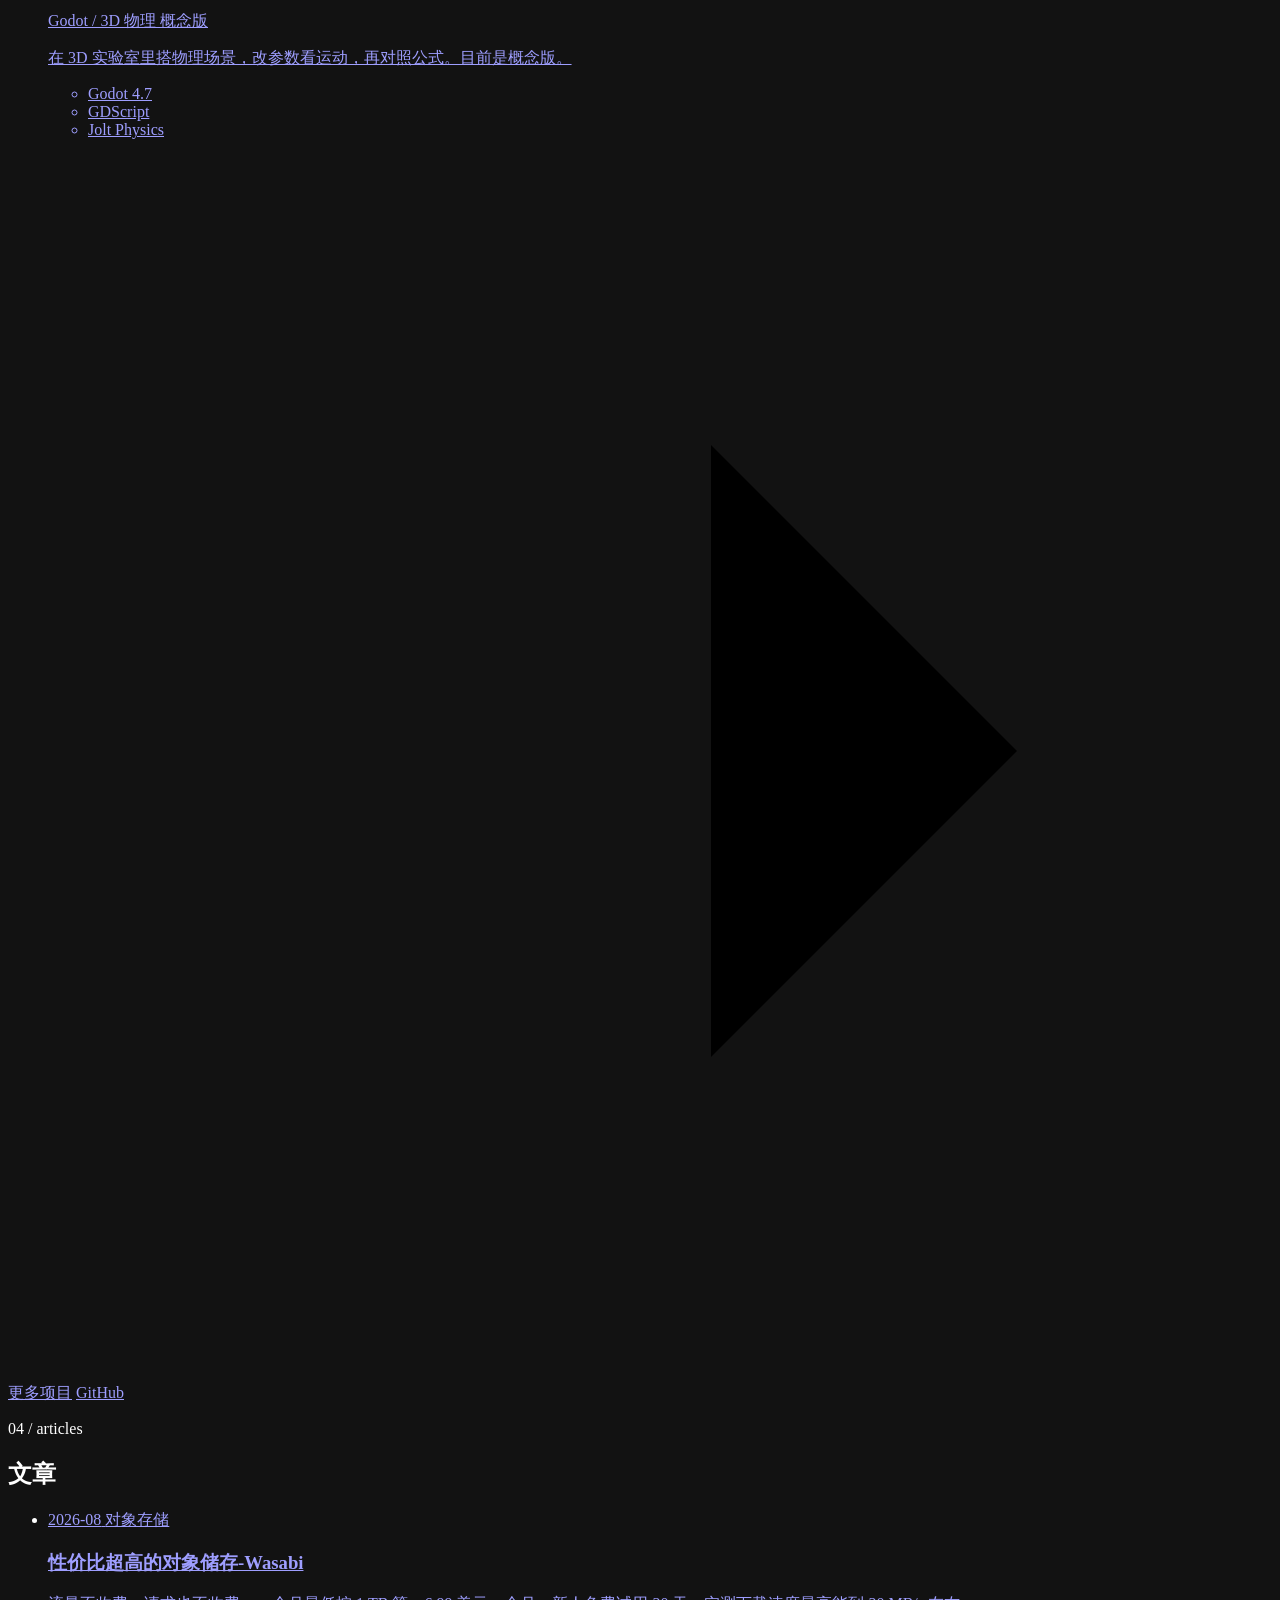
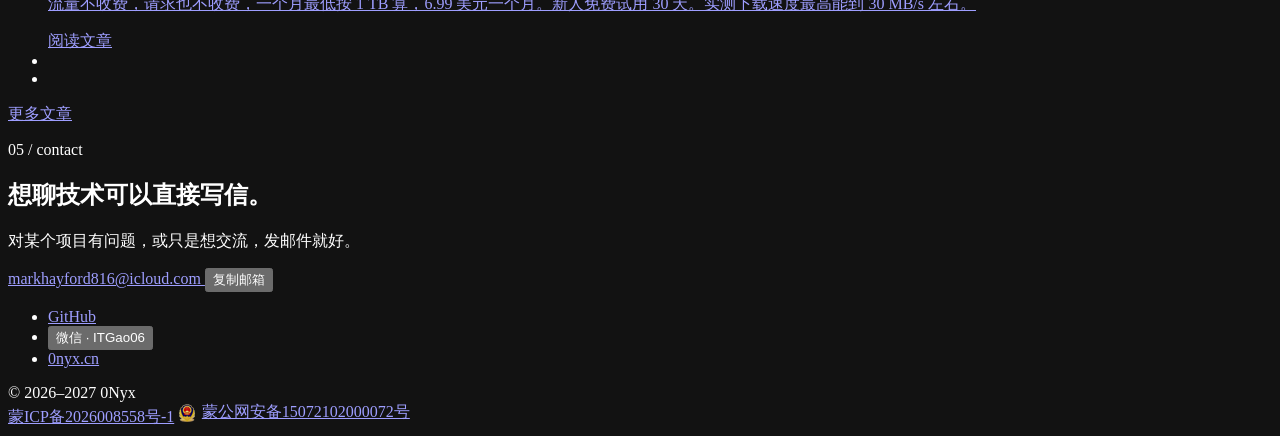
==== commit 56f28b04: "Update contact email to markhayford816@icloud.com." ====
--- a/index.html
+++ b/index.html
@@ -382,10 +382,10 @@
             对某个项目有问题，或只是想交流，发邮件就好。
           </p>
           <div class="contact__actions" data-reveal>
-            <a class="btn btn--primary btn--lg" href="mailto:gaoxingyu2006@icloud.com">
-              gaoxingyu2006@icloud.com
-            </a>
-            <button class="btn btn--ghost btn--lg" id="copyEmail" type="button" data-email="gaoxingyu2006@icloud.com">
+            <a class="btn btn--primary btn--lg" href="mailto:markhayford816@icloud.com">
+              markhayford816@icloud.com
+            </a>
+            <button class="btn btn--ghost btn--lg" id="copyEmail" type="button" data-email="markhayford816@icloud.com">
               复制邮箱
             </button>
           </div>
@@ -408,6 +408,6 @@
 
     <div class="toast" id="toast" role="status" aria-live="polite"></div>
 
-    <script src="https://dl.0nyx.cn/homepage/script.20260920a.js"></script>
+    <script src="https://dl.0nyx.cn/homepage/script.20260920b.js"></script>
   </body>
 </html>
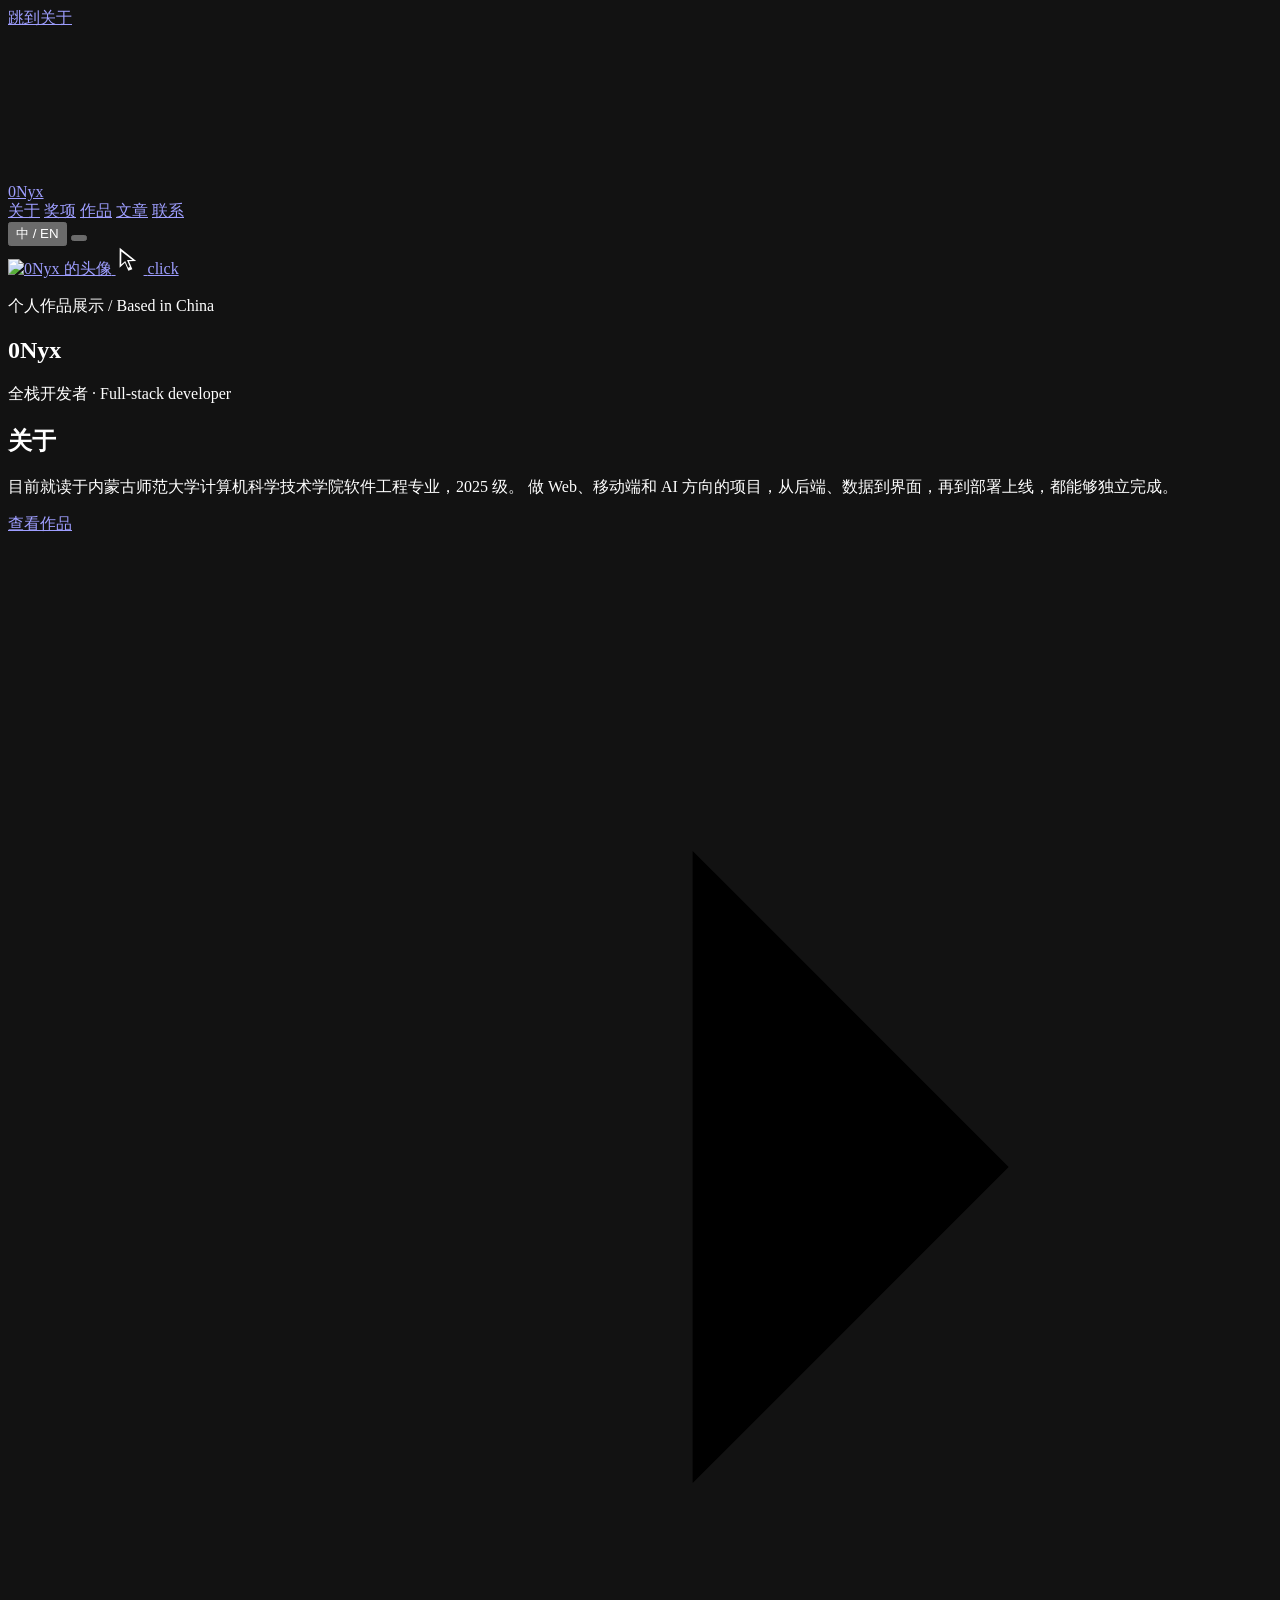
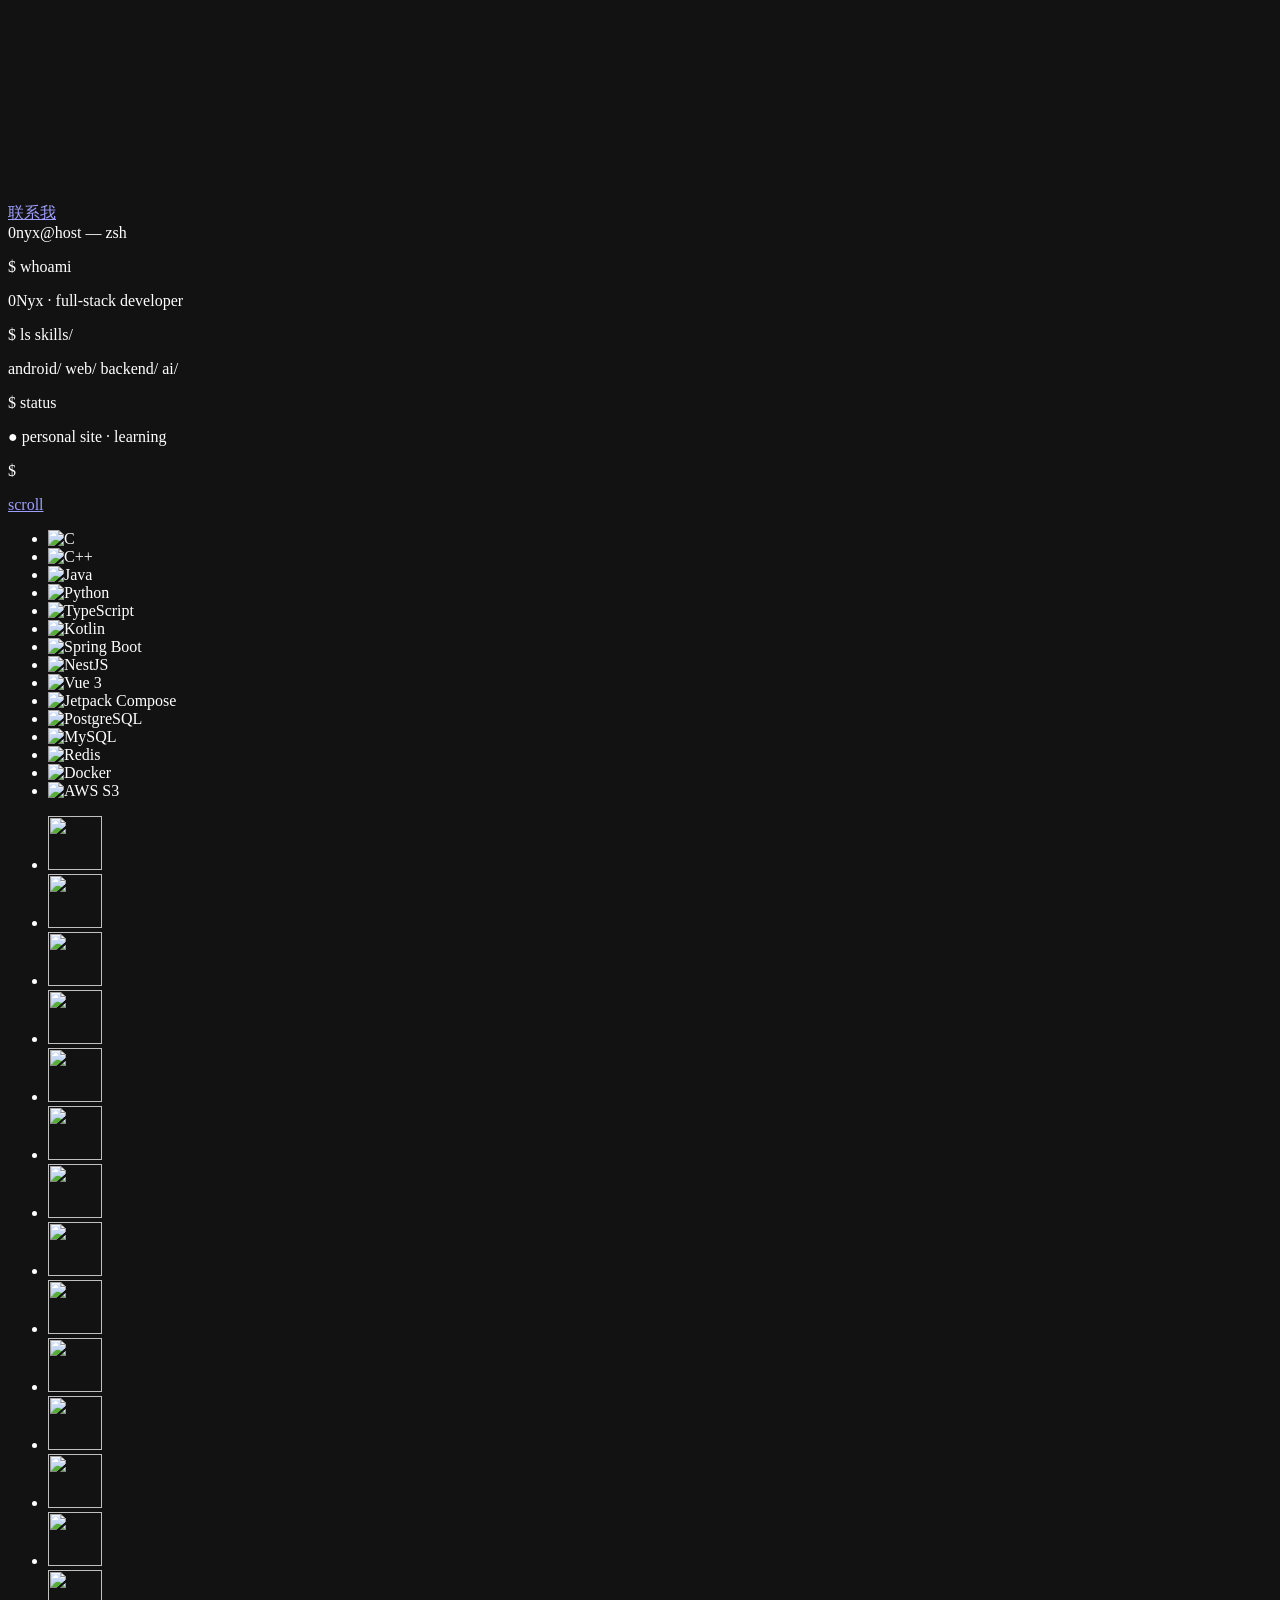
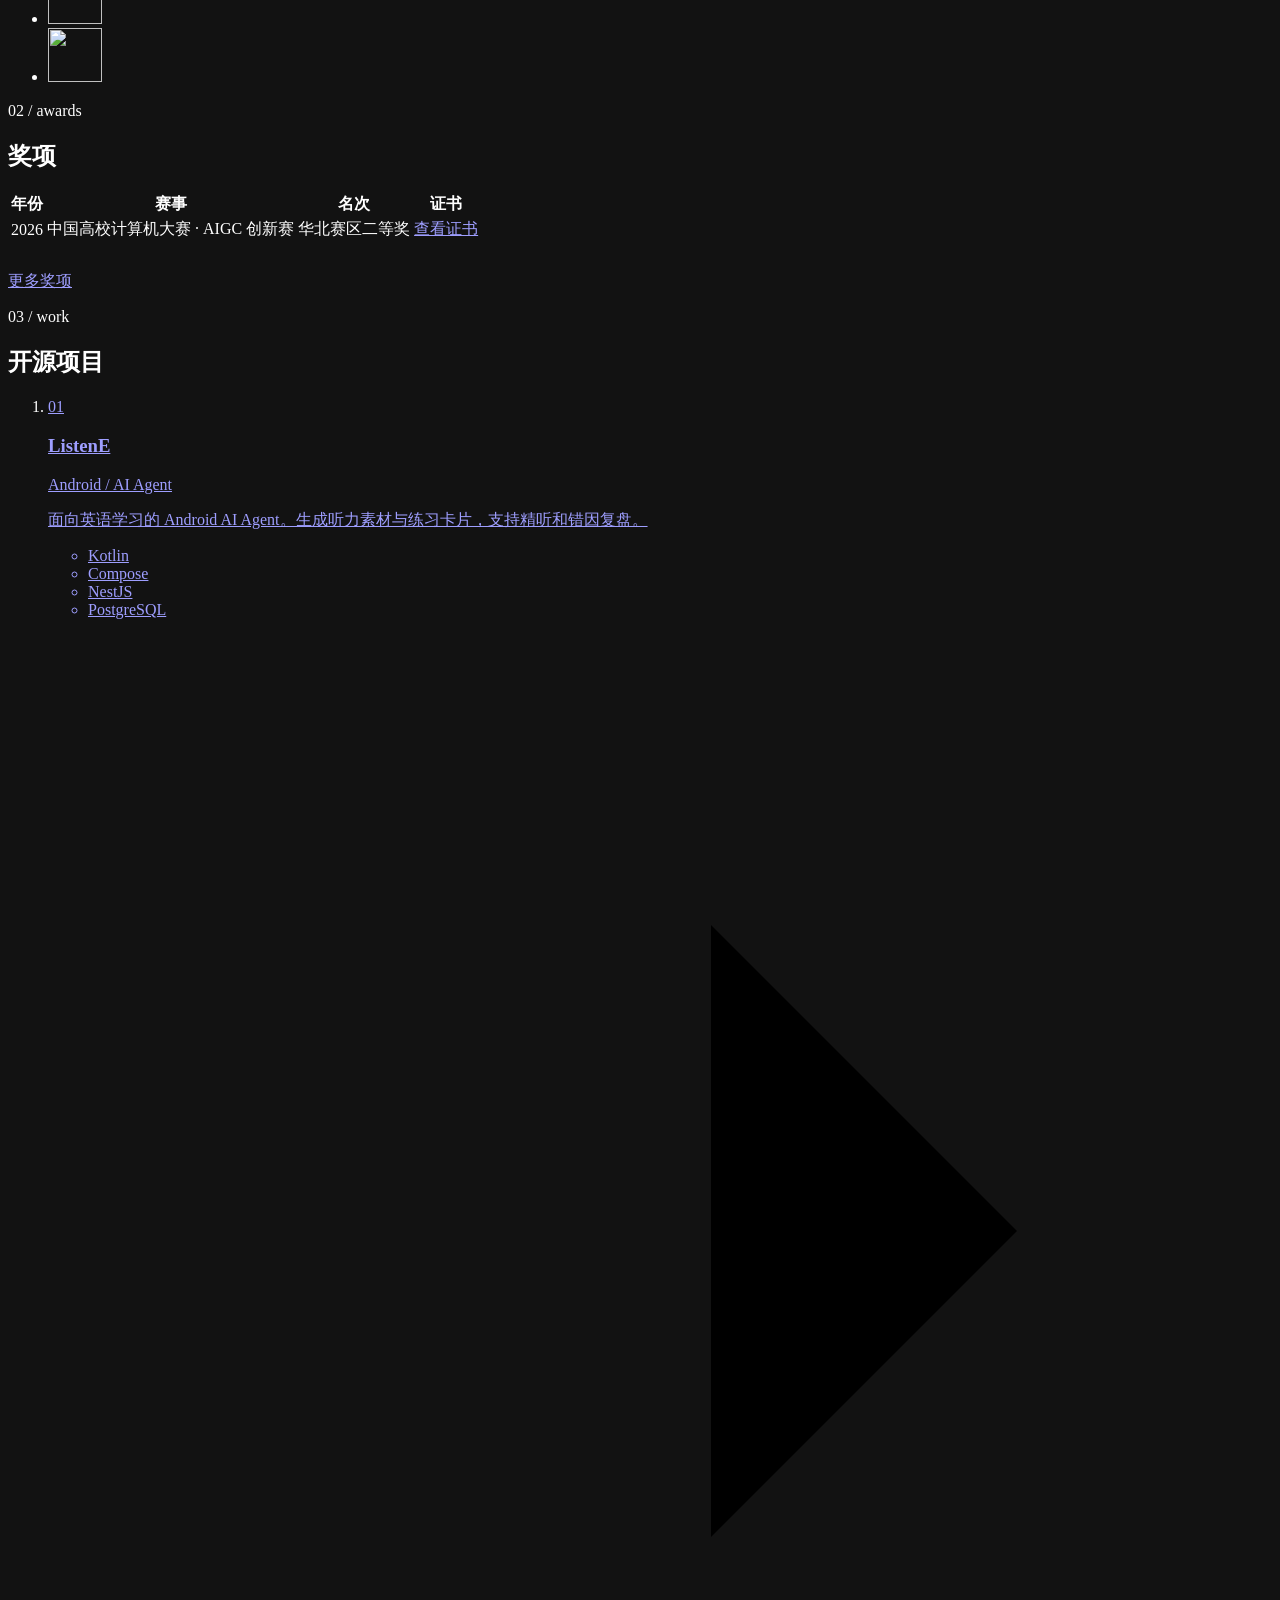
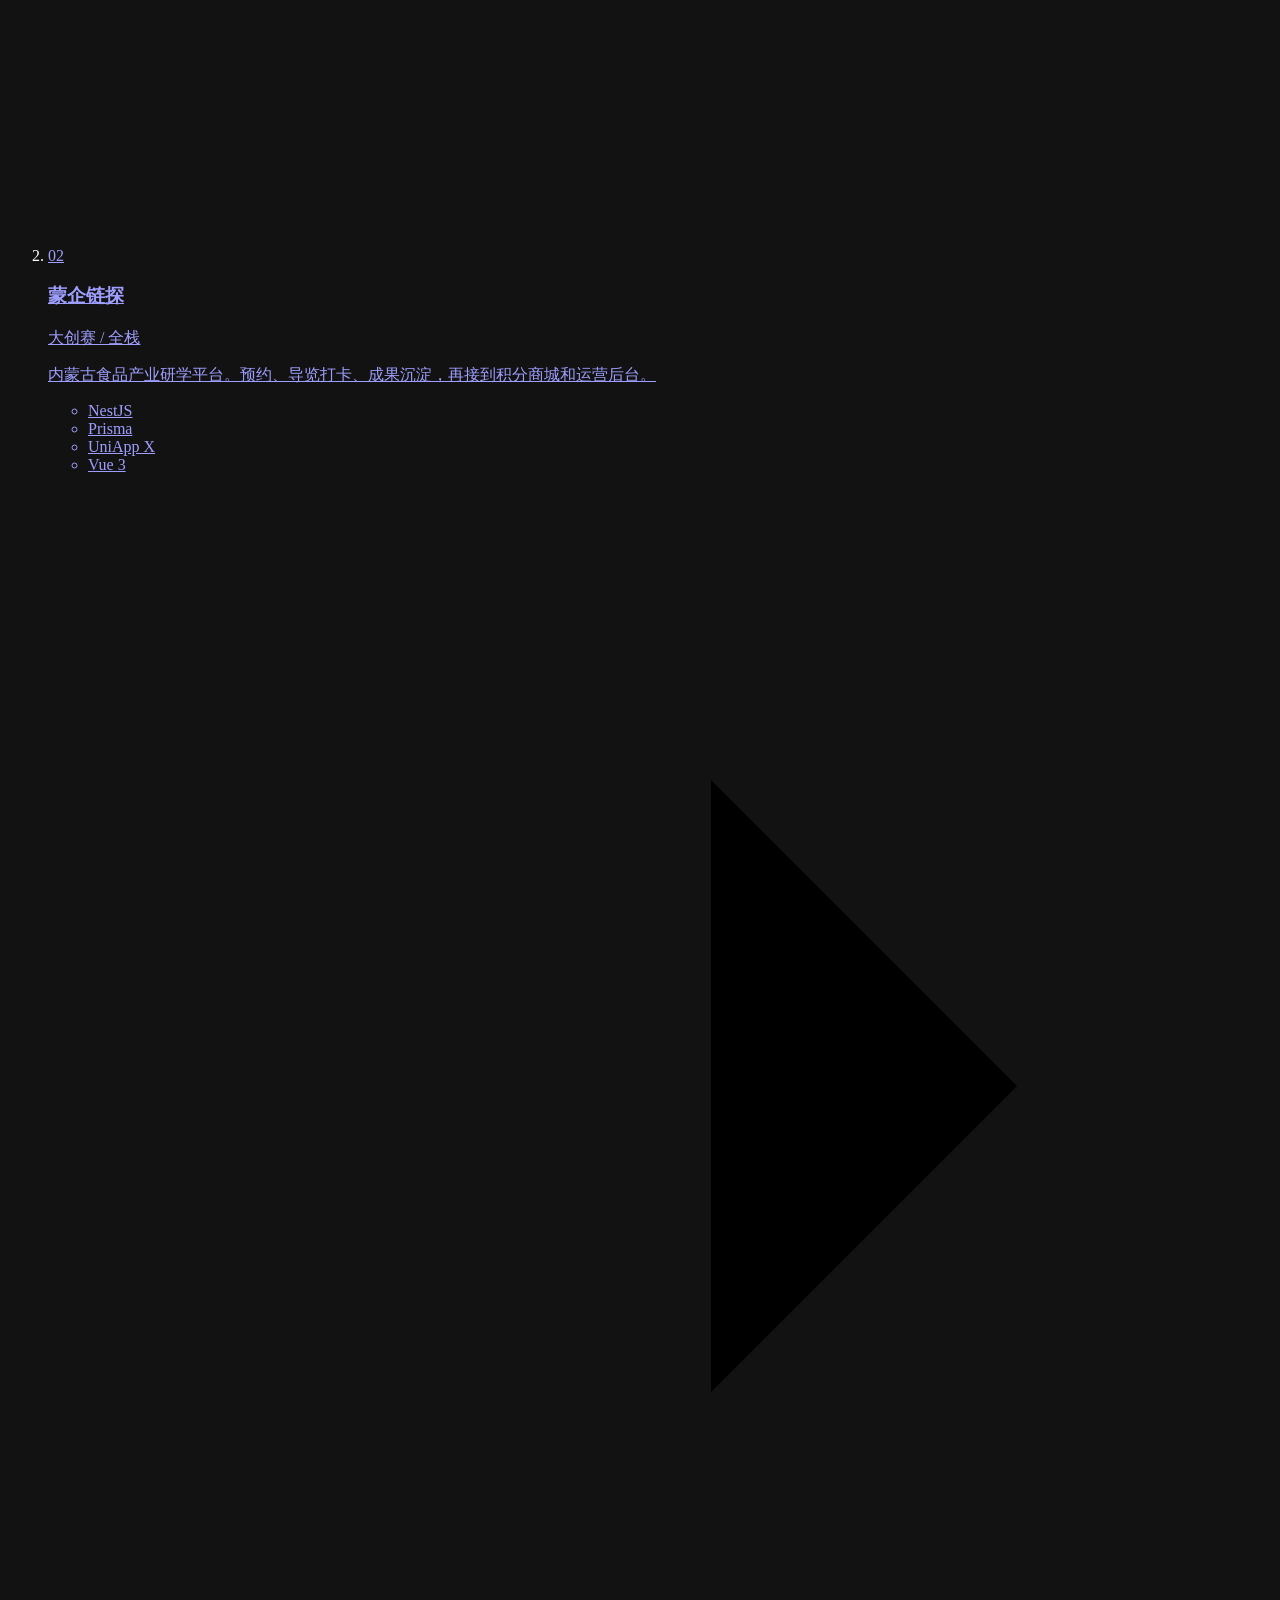
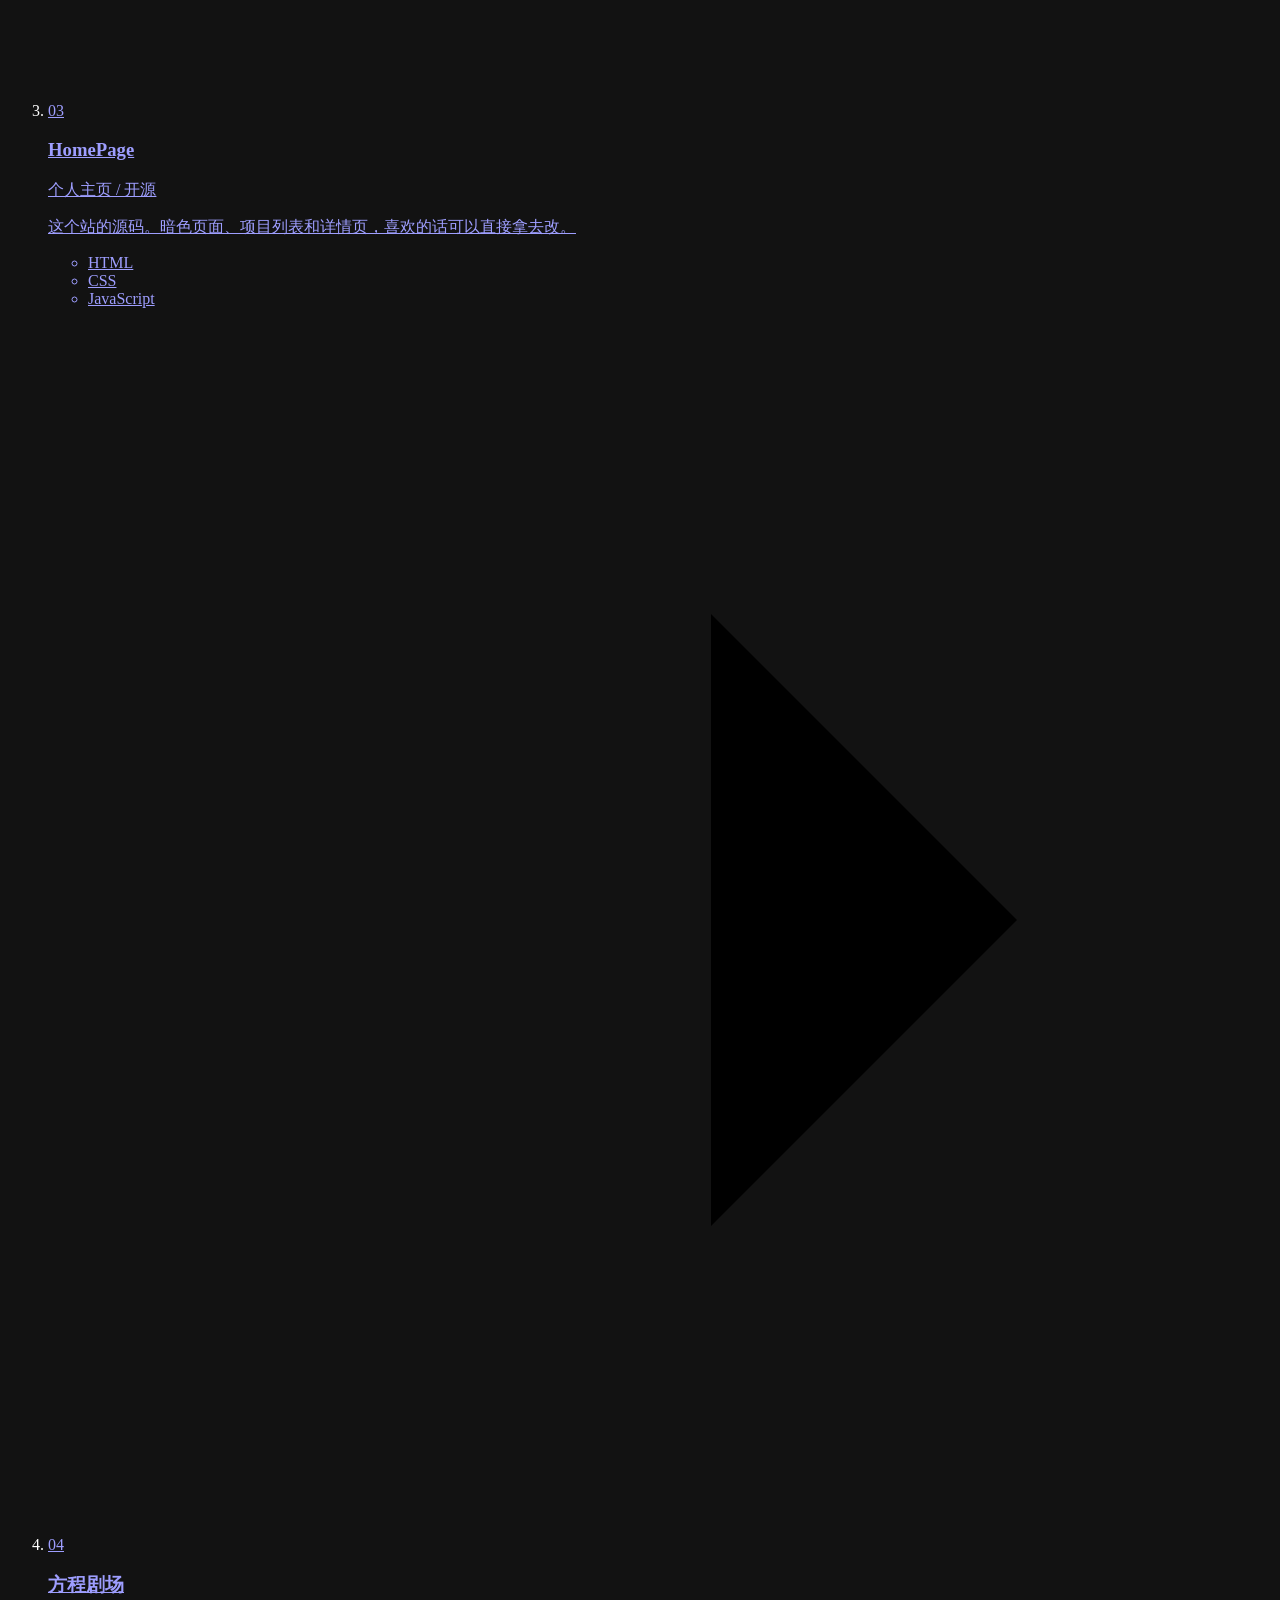
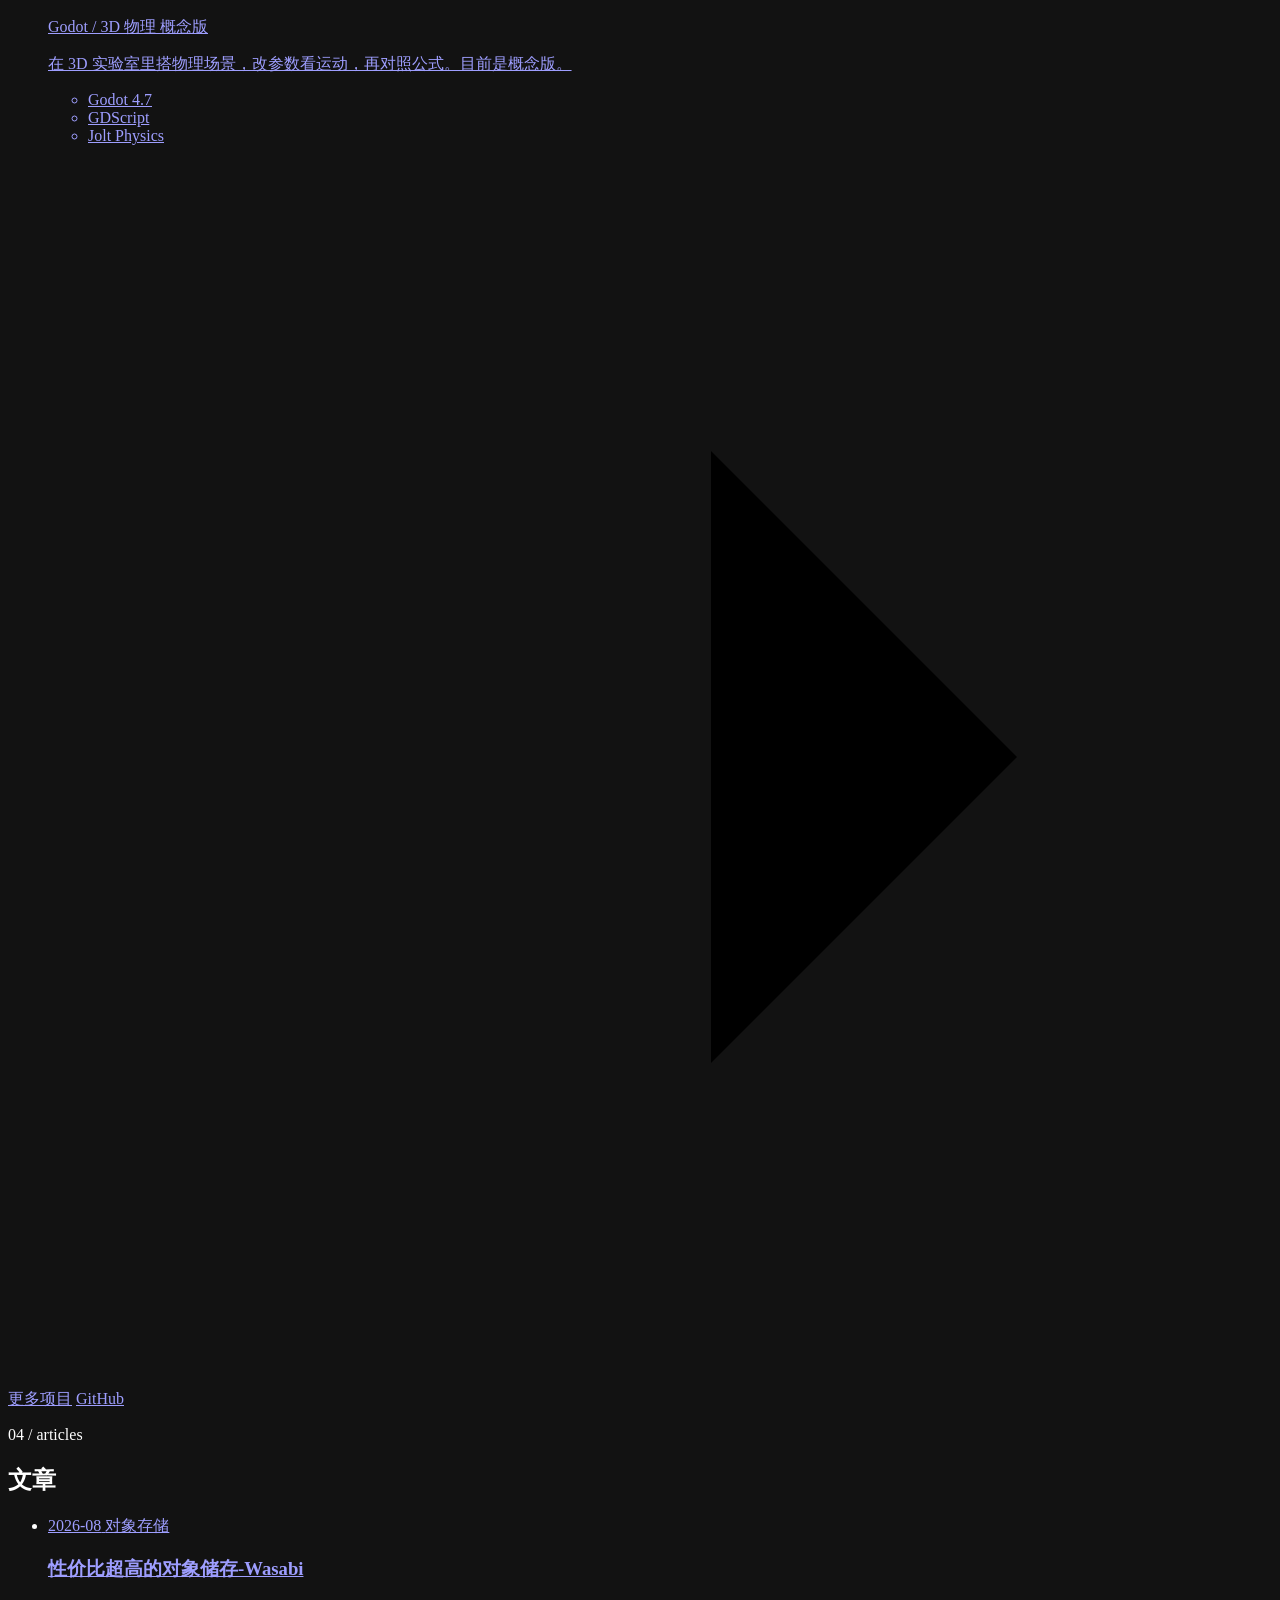
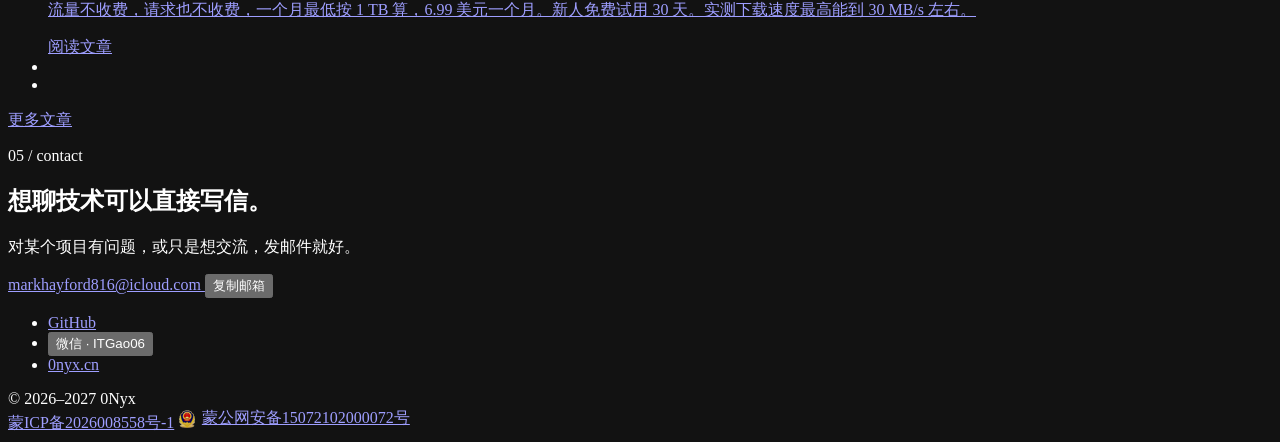
==== commit 29d69919: "Add Chinese/English language switch across the site." ====
--- a/index.html
+++ b/index.html
@@ -1,5 +1,5 @@
 <!doctype html>
-<html lang="zh-CN">
+<html lang="zh-CN" data-i18n-title="meta.homeTitle">
   <head>
     <meta charset="UTF-8" />
     <meta name="viewport" content="width=device-width, initial-scale=1.0" />
@@ -9,6 +9,7 @@
     <title>0Nyx — 全栈开发者</title>
     <meta
       name="description"
+      data-i18n-content="meta.homeDesc"
       content="0Nyx，个人开发者。这里放我在 Web、移动端和 AI 方向做过的项目。"
     />
     <link rel="canonical" href="https://www.0nyx.cn/" />
@@ -34,15 +35,26 @@
     <link rel="preload" href="https://dl.0nyx.cn/homepage/assets/fonts/hanken-grotesk-latin.woff2" as="font" type="font/woff2" crossorigin />
     <link rel="preload" href="https://dl.0nyx.cn/homepage/assets/fonts/jetbrains-mono-latin.woff2" as="font" type="font/woff2" crossorigin />
     <link rel="preload" href="https://dl.0nyx.cn/homepage/assets/fonts/noto-sans-sc-page.woff2" as="font" type="font/woff2" crossorigin />
-    <link rel="stylesheet" href="https://dl.0nyx.cn/homepage/styles.20260829a.css" />
+    <link rel="stylesheet" href="https://dl.0nyx.cn/homepage/styles.20260920c.css" />
     <link rel="stylesheet" href="/beian.css?v=20260826a" />
     <script>
       // Mark JS available so reveal animations enhance an already-visible baseline.
-      document.documentElement.classList.add("js");
+            document.documentElement.classList.add("js");
+      (function () {
+        try {
+          var q = new URLSearchParams(location.search).get("lang");
+          var stored = localStorage.getItem("0nyx-lang");
+          var lang = q === "en" || q === "zh" ? q : stored === "en" || stored === "zh" ? stored : "zh";
+          if (q === "en" || q === "zh") localStorage.setItem("0nyx-lang", q);
+          document.documentElement.lang = lang === "en" ? "en" : "zh-CN";
+          document.documentElement.setAttribute("data-lang", lang);
+          setTimeout(function () { document.documentElement.classList.add("i18n-ready"); }, 2500);
+        } catch (e) {}
+      })();
     </script>
   </head>
   <body>
-    <a class="skip-link" href="#about">跳到关于</a>
+    <a class="skip-link" href="#about" data-i18n="skip.about">跳到关于</a>
 
     <!-- Full-page pointer field (page-space lattice; scrolls with document) -->
     <div class="page-field" aria-hidden="true">
@@ -51,45 +63,52 @@
     </div>
 
     <header class="site-header" id="top">
-      <a class="brand" href="#top" aria-label="0Nyx 首页">
+      <a class="brand" href="#top" data-i18n-aria="brand.home" aria-label="0Nyx 首页">
         <span class="brand__mark" aria-hidden="true"></span>
         <span class="brand__text">0<span class="brand__accent">Nyx</span></span>
       </a>
-      <nav class="site-nav" aria-label="主导航">
-        <a href="#about">关于</a>
-        <a href="#awards">奖项</a>
-        <a href="#work">作品</a>
-        <a href="#articles">文章</a>
-        <a class="site-nav__cta" href="#contact">联系</a>
+      <nav class="site-nav" data-i18n-aria="nav.main" aria-label="主导航">
+        <a href="#about" data-i18n="nav.about">关于</a>
+        <a href="#awards" data-i18n="nav.awards">奖项</a>
+        <a href="#work" data-i18n="nav.work">作品</a>
+        <a href="#articles" data-i18n="nav.articles">文章</a>
+        <a class="site-nav__cta" href="#contact" data-i18n="nav.contact">联系</a>
       </nav>
-      <button
+            <div class="header-tools">
+        <button class="lang-toggle" id="langToggle" type="button" data-i18n-aria="lang.toggle" aria-label="切换为英文">
+          <span class="lang-toggle__zh">中</span>
+          <span class="lang-toggle__sep" aria-hidden="true">/</span>
+          <span class="lang-toggle__en">EN</span>
+        </button>
+        <button
         class="nav-toggle"
         id="navToggle"
         type="button"
         aria-expanded="false"
         aria-controls="mobileNav"
-        aria-label="打开导航"
+        data-i18n-aria="nav.open" aria-label="打开导航"
       >
         <span aria-hidden="true"></span>
         <span aria-hidden="true"></span>
       </button>
-      <nav class="mobile-nav" id="mobileNav" aria-label="移动端导航" hidden>
-        <a href="#about"><span class="mono">01</span>关于</a>
-        <a href="#awards"><span class="mono">02</span>奖项</a>
-        <a href="#work"><span class="mono">03</span>作品</a>
-        <a href="#articles"><span class="mono">04</span>文章</a>
-        <a href="#contact"><span class="mono">05</span>联系</a>
+      </div>
+      <nav class="mobile-nav" id="mobileNav" data-i18n-aria="nav.mobile" aria-label="移动端导航" hidden>
+        <a href="#about"><span class="mono">01</span><span data-i18n="nav.about">关于</span></a>
+        <a href="#awards"><span class="mono">02</span><span data-i18n="nav.awards">奖项</span></a>
+        <a href="#work"><span class="mono">03</span><span data-i18n="nav.work">作品</span></a>
+        <a href="#articles"><span class="mono">04</span><span data-i18n="nav.articles">文章</span></a>
+        <a href="#contact"><span class="mono">05</span><span data-i18n="nav.contact">联系</span></a>
       </nav>
     </header>
-    <button class="nav-scrim" id="navScrim" type="button" aria-label="关闭导航" hidden></button>
+    <button class="nav-scrim" id="navScrim" type="button" data-i18n-aria="nav.scrim" aria-label="关闭导航" hidden></button>
 
     <main>
       <!-- HERO -->
       <section class="hero" id="about" aria-labelledby="about-h">
         <div class="hero__inner">
           <div class="hero__copy">
-            <a class="hero__avatar-link" href="/meow/" data-reveal title="彩蛋：月薪喵" aria-label="打开彩蛋：月薪喵">
-              <img class="hero__avatar" src="https://dl.0nyx.cn/homepage/assets/avatar.png" alt="0Nyx 的头像" width="88" height="88" loading="eager" decoding="async" />
+            <a class="hero__avatar-link" href="/meow/" data-reveal data-i18n-title="hero.easterTitle" title="彩蛋：月薪喵" data-i18n-aria="hero.easterAria" aria-label="打开彩蛋：月薪喵">
+              <img class="hero__avatar" src="https://dl.0nyx.cn/homepage/assets/avatar.png" data-i18n-alt="hero.avatarAlt" alt="0Nyx 的头像" width="88" height="88" loading="eager" decoding="async" />
               <span class="hero__avatar-hint" aria-hidden="true">
                 <svg class="hero__mac-cursor" viewBox="0 0 32 32" width="28" height="28" fill="none">
                   <path fill="#fff" d="M4.2 2.1 4.1 24.8l6.1-5.7 3.9 9.3 4.6-1.9-3.9-9.2 8.3-.2z"/>
@@ -100,7 +119,7 @@
             </a>
             <p class="hero__status" data-reveal>
               <span class="status-dot" aria-hidden="true"></span>
-              <span class="mono">个人作品展示</span>
+              <span class="mono" data-i18n="hero.status">个人作品展示</span>
               <span class="hero__status-sep" aria-hidden="true">/</span>
               <span class="mono">Based in China</span>
             </p>
@@ -109,25 +128,25 @@
               <span class="hero__title-line">0<span class="hero__title-accent">Nyx</span></span>
             </h1>
 
-            <p class="hero__role mono" data-reveal>全栈开发者 · Full-stack developer</p>
-            <h2 class="visually-hidden" id="about-h">关于</h2>
-
-            <p class="hero__lede" data-reveal>
+            <p class="hero__role mono" data-reveal data-i18n="hero.role">全栈开发者 · Full-stack developer</p>
+            <h2 class="visually-hidden" id="about-h" data-i18n="hero.about">关于</h2>
+
+            <p class="hero__lede" data-reveal data-i18n="hero.lede">
               目前就读于内蒙古师范大学计算机科学技术学院软件工程专业，2025 级。
               做 Web、移动端和 AI 方向的项目，从后端、数据到界面，再到部署上线，都能够独立完成。
             </p>
 
             <div class="hero__actions" data-reveal>
               <a class="btn btn--primary" href="#work">
-                查看作品
+                <span data-i18n="hero.viewWork">查看作品</span>
                 <svg viewBox="0 0 24 24" aria-hidden="true" class="btn__icon"><path d="M5 12h14M13 6l6 6-6 6" /></svg>
               </a>
-              <a class="btn btn--ghost" href="#contact">联系我</a>
+              <a class="btn btn--ghost" href="#contact" data-i18n="nav.contact" data-i18n="hero.contactMe">联系我</a>
             </div>
           </div>
 
           <div class="hero__art" data-reveal>
-            <div class="term" id="term" role="group" aria-label="交互式终端，输入 help 查看可用命令">
+            <div class="term" id="term" role="group" data-i18n-aria="term.aria" aria-label="交互式终端，输入 help 查看可用命令">
               <div class="term__bar">
                 <span class="term__dot"></span>
                 <span class="term__dot"></span>
@@ -149,12 +168,12 @@
           </div>
         </div>
 
-        <a class="hero__scroll mono" href="#awards" aria-label="向下滚动">
+        <a class="hero__scroll mono" href="#awards" data-i18n-aria="hero.scroll" aria-label="向下滚动">
           <span>scroll</span>
           <span class="hero__scroll-line" aria-hidden="true"></span>
         </a>
 
-        <div class="stack-marquee" aria-label="常用语言和工具">
+        <div class="stack-marquee" data-i18n-aria="hero.stack" aria-label="常用语言和工具">
           <div class="stack-marquee__window">
             <div class="stack-marquee__track">
               <ul class="stack-marquee__list">
@@ -201,26 +220,26 @@
       <section class="section" id="awards" aria-labelledby="awards-h">
         <div class="section__head">
           <span class="section__index mono" data-reveal>02 / awards</span>
-          <h2 class="section__title" id="awards-h" data-reveal>奖项</h2>
+          <h2 class="section__title" id="awards-h" data-reveal data-i18n="awards.title">奖项</h2>
         </div>
 
         <div class="awards" data-reveal>
           <table class="awards__table">
             <thead>
               <tr>
-                <th scope="col">年份</th>
-                <th scope="col">赛事</th>
-                <th scope="col">名次</th>
-                <th scope="col">证书</th>
+                <th scope="col" data-i18n="awards.year">年份</th>
+                <th scope="col" data-i18n="awards.event">赛事</th>
+                <th scope="col" data-i18n="awards.place">名次</th>
+                <th scope="col" data-i18n="awards.cert">证书</th>
               </tr>
             </thead>
             <tbody>
               <tr>
                 <td class="mono">2026</td>
-                <td>中国高校计算机大赛 · AIGC 创新赛</td>
-                <td>华北赛区二等奖</td>
+                <td data-i18n="awards.eventName">中国高校计算机大赛 · AIGC 创新赛</td>
+                <td data-i18n="awards.placeName">华北赛区二等奖</td>
                 <td>
-                  <a class="awards__cert" href="/awards/aigc-2026-huabei.pdf" target="_blank" rel="noopener">查看证书</a>
+                  <a class="awards__cert" href="/awards/aigc-2026-huabei.pdf" target="_blank" rel="noopener" data-i18n="awards.viewCert">查看证书</a>
                 </td>
               </tr>
               <tr class="awards__slot" aria-hidden="true">
@@ -236,7 +255,7 @@
           </table>
         </div>
         <p class="work__more mono" data-reveal>
-          <a href="/awards/">更多奖项</a>
+          <a href="/awards/" data-i18n="awards.more">更多奖项</a>
         </p>
       </section>
 
@@ -244,7 +263,7 @@
       <section class="section work" id="work" aria-labelledby="work-h">
         <div class="section__head">
           <span class="section__index mono" data-reveal>03 / work</span>
-          <h2 class="section__title" id="work-h" data-reveal>开源项目</h2>
+          <h2 class="section__title" id="work-h" data-reveal data-i18n="work.title">开源项目</h2>
         </div>
 
         <ol class="project-list">
@@ -256,8 +275,8 @@
                   <h3>ListenE</h3>
                   <span class="project-row__tag mono">Android / AI Agent</span>
                 </div>
-                <p>面向英语学习的 Android AI Agent。生成听力素材与练习卡片，支持精听和错因复盘。</p>
-                <ul class="project-row__stack mono" aria-label="技术栈">
+                <p data-i18n="work.listene.desc">面向英语学习的 Android AI Agent。生成听力素材与练习卡片，支持精听和错因复盘。</p>
+                <ul class="project-row__stack mono" data-i18n-aria="work.stack" aria-label="技术栈">
                   <li>Kotlin</li><li>Compose</li><li>NestJS</li><li>PostgreSQL</li>
                 </ul>
               </div>
@@ -271,11 +290,11 @@
               <span class="project-row__idx mono">02</span>
               <div class="project-row__body">
                 <div class="project-row__top">
-                  <h3>蒙企链探</h3>
-                  <span class="project-row__tag mono">大创赛 / 全栈</span>
+                  <h3 data-i18n="work.mqlt.title">蒙企链探</h3>
+                  <span class="project-row__tag mono" data-i18n="work.mqlt.tag">大创赛 / 全栈</span>
                 </div>
-                <p>内蒙古食品产业研学平台。预约、导览打卡、成果沉淀，再接到积分商城和运营后台。</p>
-                <ul class="project-row__stack mono" aria-label="技术栈">
+                <p data-i18n="work.mqlt.desc">内蒙古食品产业研学平台。预约、导览打卡、成果沉淀，再接到积分商城和运营后台。</p>
+                <ul class="project-row__stack mono" data-i18n-aria="work.stack" aria-label="技术栈">
                   <li>NestJS</li><li>Prisma</li><li>UniApp X</li><li>Vue 3</li>
                 </ul>
               </div>
@@ -290,10 +309,10 @@
               <div class="project-row__body">
                 <div class="project-row__top">
                   <h3>HomePage</h3>
-                  <span class="project-row__tag mono">个人主页 / 开源</span>
+                  <span class="project-row__tag mono" data-i18n="work.homepage.tag">个人主页 / 开源</span>
                 </div>
-                <p>这个站的源码。暗色页面、项目列表和详情页，喜欢的话可以直接拿去改。</p>
-                <ul class="project-row__stack mono" aria-label="技术栈">
+                <p data-i18n="work.homepage.desc">这个站的源码。暗色页面、项目列表和详情页，喜欢的话可以直接拿去改。</p>
+                <ul class="project-row__stack mono" data-i18n-aria="work.stack" aria-label="技术栈">
                   <li>HTML</li><li>CSS</li><li>JavaScript</li>
                 </ul>
               </div>
@@ -307,12 +326,12 @@
               <span class="project-row__idx mono">04</span>
               <div class="project-row__body">
                 <div class="project-row__top">
-                  <h3>方程剧场</h3>
-                  <span class="project-row__tag mono">Godot / 3D 物理</span>
-                  <span class="feature__pill mono">概念版</span>
+                  <h3 data-i18n="work.equa.title">方程剧场</h3>
+                  <span class="project-row__tag mono" data-i18n="work.equa.tag">Godot / 3D 物理</span>
+                  <span class="feature__pill mono" data-i18n="work.pill">概念版</span>
                 </div>
-                <p>在 3D 实验室里搭物理场景，改参数看运动，再对照公式。目前是概念版。</p>
-                <ul class="project-row__stack mono" aria-label="技术栈">
+                <p data-i18n="work.equa.desc">在 3D 实验室里搭物理场景，改参数看运动，再对照公式。目前是概念版。</p>
+                <ul class="project-row__stack mono" data-i18n-aria="work.stack" aria-label="技术栈">
                   <li>Godot 4.7</li><li>GDScript</li><li>Jolt Physics</li>
                 </ul>
               </div>
@@ -324,7 +343,7 @@
         </ol>
 
         <p class="work__more mono" data-reveal>
-          <a href="/projects/">更多项目</a>
+          <a href="/projects/" data-i18n="work.more">更多项目</a>
           <a href="https://github.com/MarkHayford" rel="noopener" target="_blank">GitHub</a>
         </p>
       </section>
@@ -333,7 +352,7 @@
       <section class="section articles" id="articles" aria-labelledby="articles-h">
         <div class="section__head">
           <span class="section__index mono" data-reveal>04 / articles</span>
-          <h2 class="section__title" id="articles-h" data-reveal>文章</h2>
+          <h2 class="section__title" id="articles-h" data-reveal data-i18n="articles.title">文章</h2>
         </div>
         <ul class="articles__grid">
           <li class="article-card article-card--lead" data-reveal>
@@ -341,16 +360,16 @@
               <article>
                 <p class="article-card__meta mono">
                   <time datetime="2026-08">2026-08</time>
-                  <span class="article-card__status">对象存储</span>
+                  <span class="article-card__status" data-i18n="articles.wasabi.status">对象存储</span>
                 </p>
-                <h3>性价比超高的对象储存-Wasabi</h3>
-                <p>流量不收费，请求也不收费，一个月最低按 1 TB 算，6.99 美元一个月。新人免费试用 30 天。实测下载速度最高能到 30 MB/s 左右。</p>
-                <span class="article-card__cta mono">阅读文章</span>
+                <h3 data-i18n="articles.wasabi.title">性价比超高的对象储存-Wasabi</h3>
+                <p data-i18n="articles.wasabi.desc">流量不收费，请求也不收费，一个月最低按 1 TB 算，6.99 美元一个月。新人免费试用 30 天。实测下载速度最高能到 30 MB/s 左右。</p>
+                <span class="article-card__cta mono" data-i18n="articles.read">阅读文章</span>
               </article>
             </a>
           </li>
           <li class="article-card article-card--empty" data-reveal>
-            <article aria-label="文章占位">
+            <article data-i18n-aria="articles.emptyAria" aria-label="文章占位">
               <div class="article-card__bars" aria-hidden="true">
                 <span></span>
                 <span></span>
@@ -358,7 +377,7 @@
             </article>
           </li>
           <li class="article-card article-card--empty" data-reveal>
-            <article aria-label="文章占位">
+            <article data-i18n-aria="articles.emptyAria" aria-label="文章占位">
               <div class="article-card__bars" aria-hidden="true">
                 <span></span>
                 <span></span>
@@ -367,7 +386,7 @@
           </li>
         </ul>
         <p class="work__more mono" data-reveal>
-          <a href="/articles/">更多文章</a>
+          <a href="/articles/" data-i18n="articles.more">更多文章</a>
         </p>
       </section>
 
@@ -376,22 +395,22 @@
         <div class="contact__inner">
           <span class="section__index mono" data-reveal>05 / contact</span>
           <h2 class="contact__title" id="contact-h" data-reveal>
-            <span>想聊技术</span><span>可以直接写信。</span>
+            <span data-i18n="contact.line1">想聊技术</span><span data-i18n="contact.line2">可以直接写信。</span>
           </h2>
-          <p class="contact__lede" data-reveal>
+          <p class="contact__lede" data-reveal data-i18n="contact.lede">
             对某个项目有问题，或只是想交流，发邮件就好。
           </p>
           <div class="contact__actions" data-reveal>
             <a class="btn btn--primary btn--lg" href="mailto:markhayford816@icloud.com">
               markhayford816@icloud.com
             </a>
-            <button class="btn btn--ghost btn--lg" id="copyEmail" type="button" data-email="markhayford816@icloud.com">
+            <button class="btn btn--ghost btn--lg" id="copyEmail" type="button" data-email="markhayford816@icloud.com" data-i18n="contact.copy">
               复制邮箱
             </button>
           </div>
-          <ul class="socials mono" data-reveal aria-label="社交链接">
+          <ul class="socials mono" data-reveal data-i18n-aria="contact.social" aria-label="社交链接">
             <li><a href="https://github.com/MarkHayford" rel="noopener" target="_blank">GitHub</a></li>
-            <li><button class="social-btn" id="copyWechat" type="button" data-wechat="ITGao06">微信 · ITGao06</button></li>
+            <li><button class="social-btn" id="copyWechat" type="button" data-wechat="ITGao06"><span data-i18n="contact.wechat">微信 · ITGao06</span></button></li>
             <li><a href="https://0nyx.cn" rel="noopener">0nyx.cn</a></li>
           </ul>
         </div>
@@ -400,7 +419,7 @@
 
     <footer class="site-footer">
       <span class="mono">© <span id="year">2026–2027</span> 0Nyx</span>
-      <nav class="site-footer__links mono" aria-label="站点链接">
+      <nav class="site-footer__links mono" data-i18n-aria="footer.links" aria-label="站点链接">
         <a href="https://beian.miit.gov.cn/" target="_blank" rel="noopener">蒙ICP备2026008558号-1</a>
         <a class="beian-gongan" href="https://beian.mps.gov.cn/#/query/webSearch?code=15072102000072" target="_blank" rel="noopener"><img src="/assets/gongan.png" width="18" height="18" alt="" />蒙公网安备15072102000072号</a>
       </nav>
@@ -408,6 +427,6 @@
 
     <div class="toast" id="toast" role="status" aria-live="polite"></div>
 
-    <script src="https://dl.0nyx.cn/homepage/script.20260920b.js"></script>
+    <script src="https://dl.0nyx.cn/homepage/script.20260920c.js"></script>
   </body>
 </html>
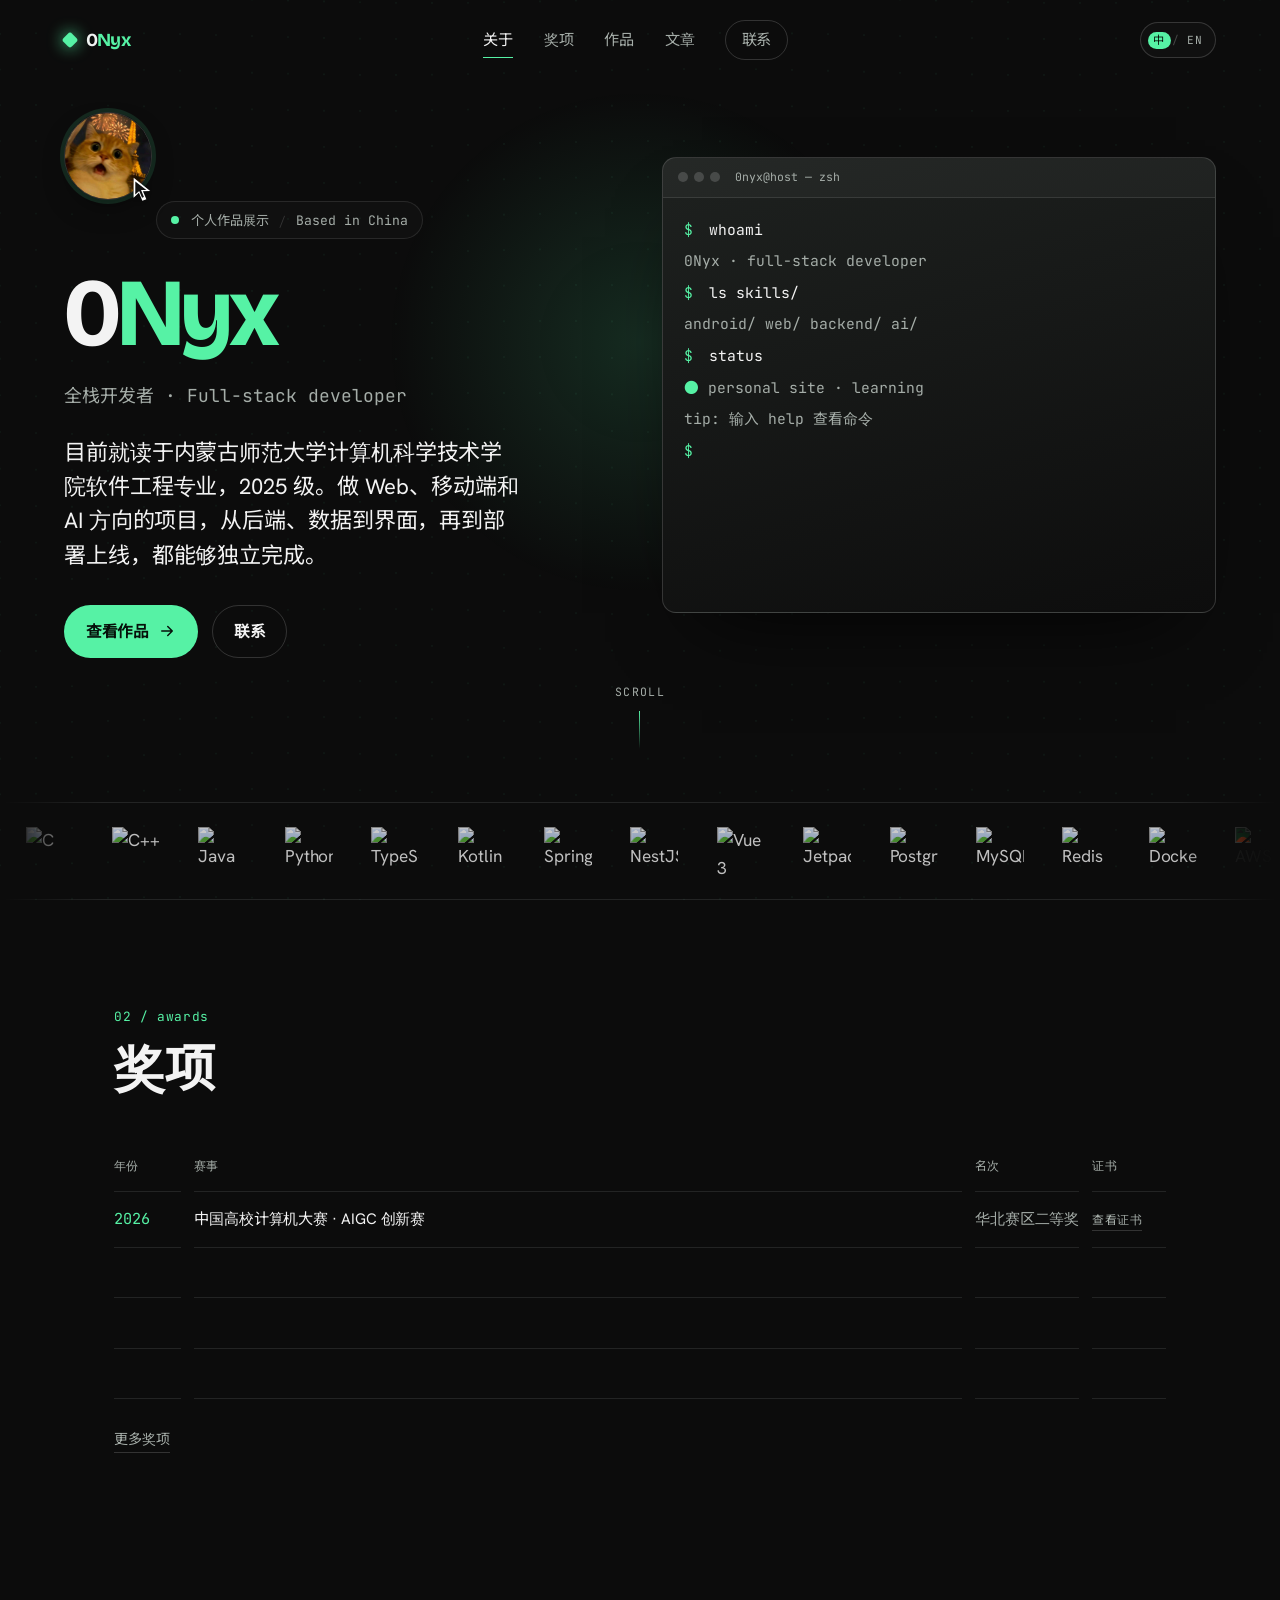
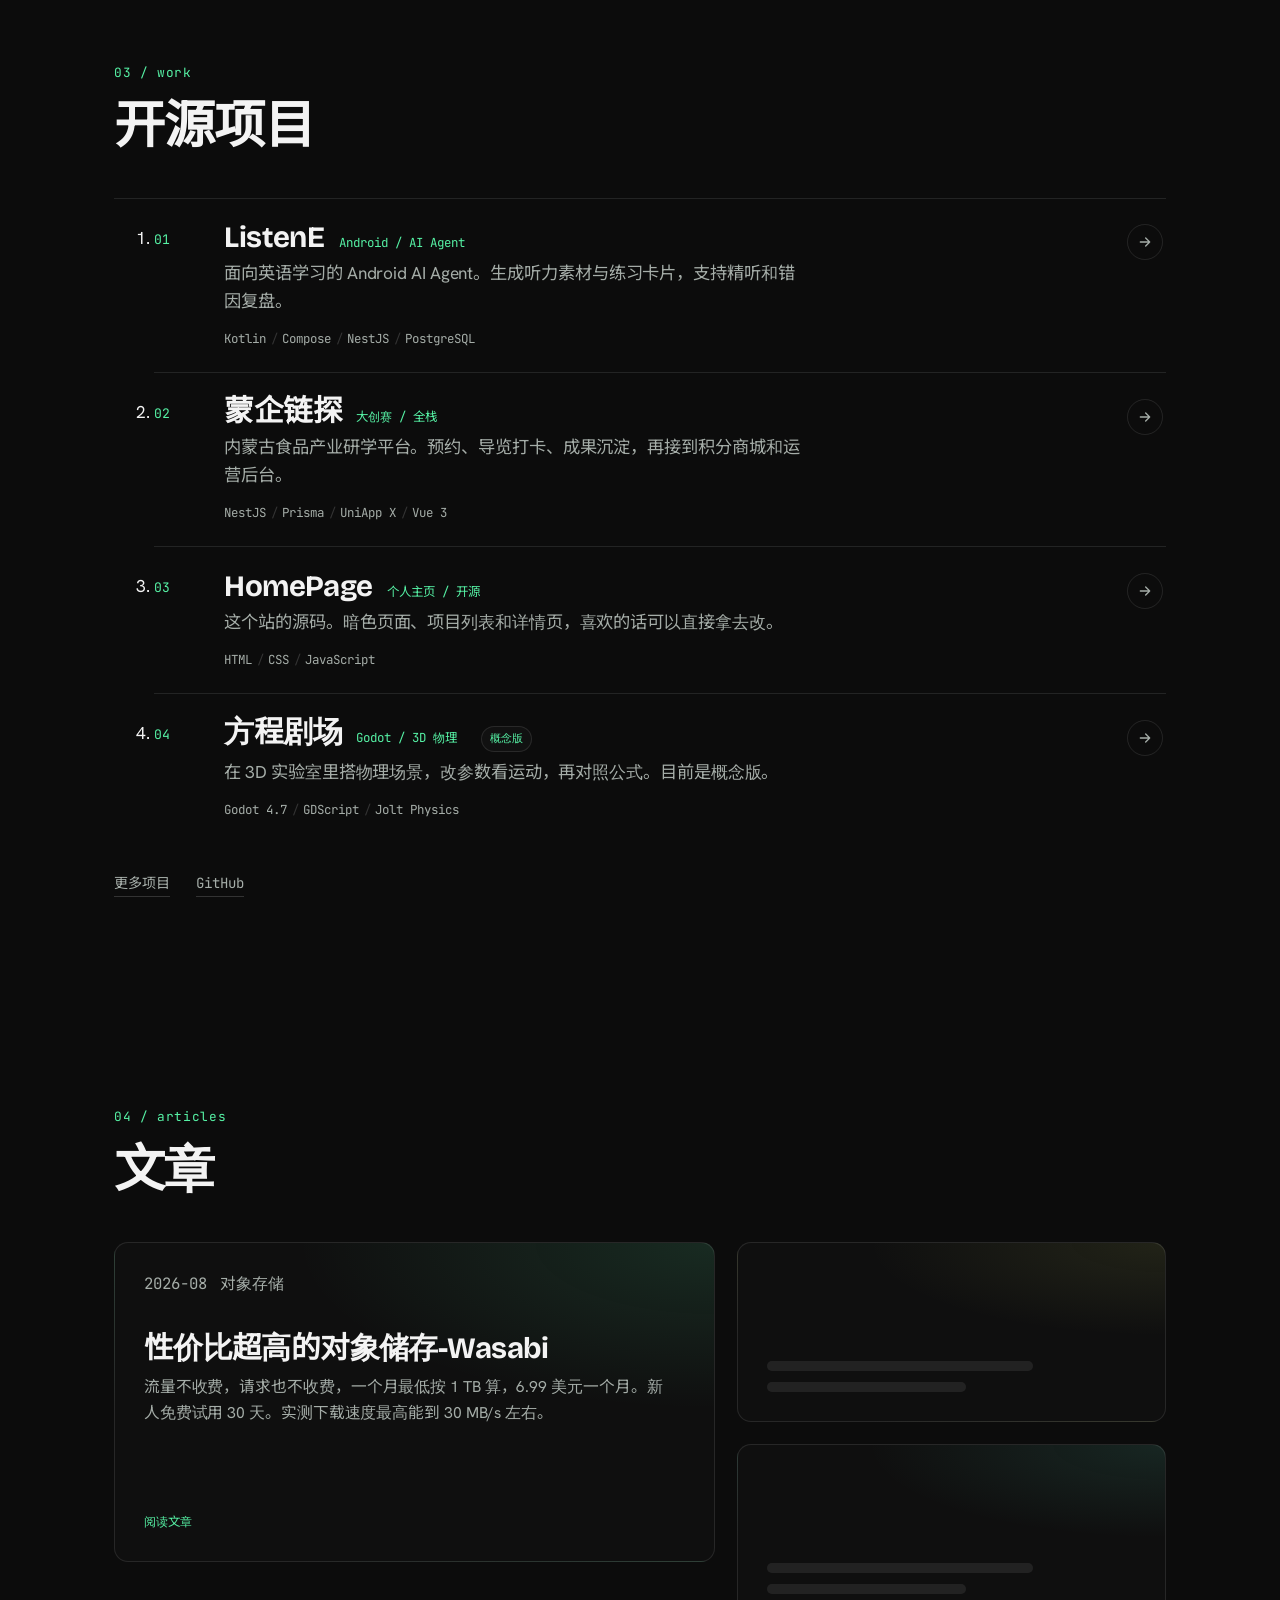
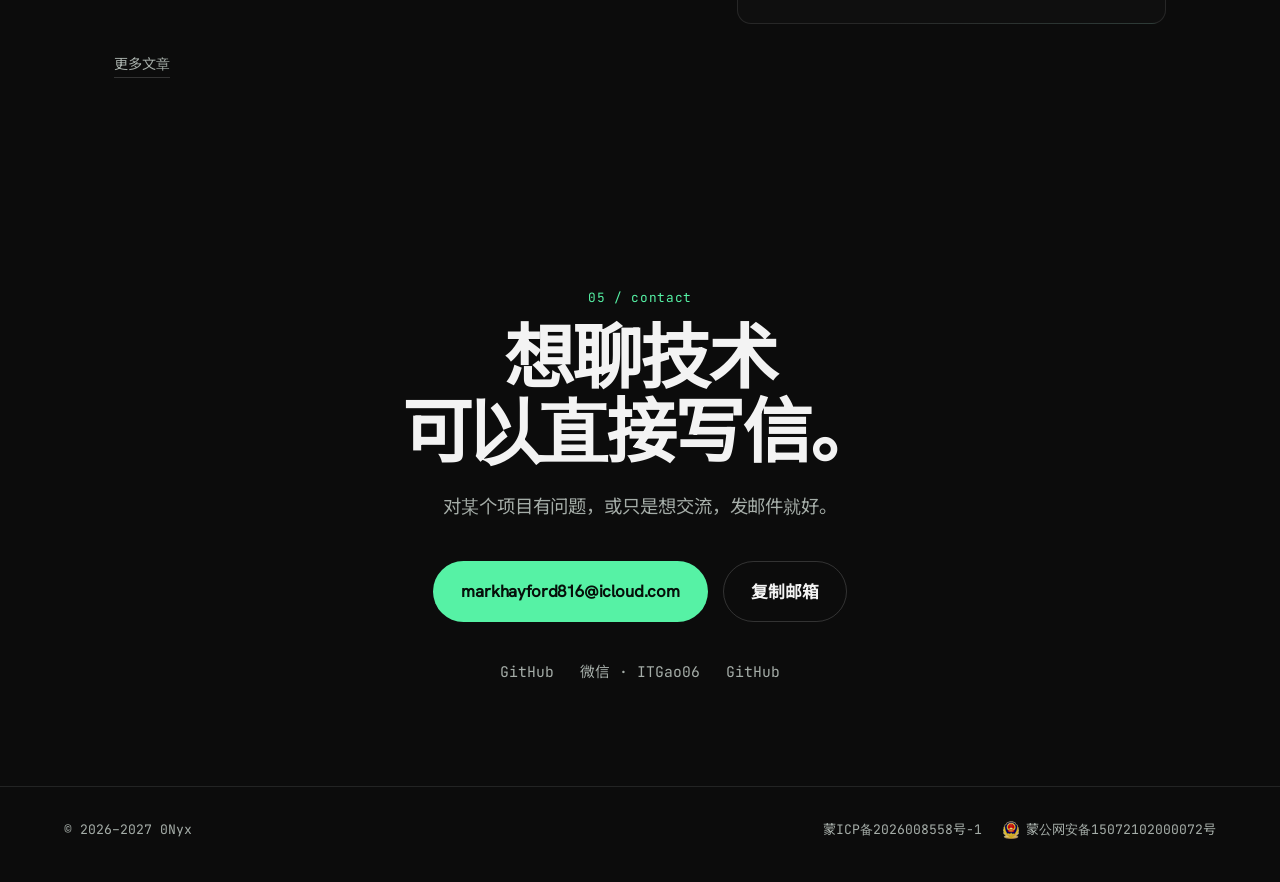
==== commit 63ec1a17: "Initial commit" ====
--- a/index.html
+++ b/index.html
@@ -5,14 +5,14 @@
     <meta name="viewport" content="width=device-width, initial-scale=1.0" />
     <meta name="color-scheme" content="dark" />
     <meta name="theme-color" content="#0a0a0a" />
-    <link rel="icon" href="https://dl.0nyx.cn/homepage/assets/favicon.png?v=2" />
+    <link rel="icon" href="assets/favicon.png" />
     <title>0Nyx — 全栈开发者</title>
     <meta
       name="description"
       data-i18n-content="meta.homeDesc"
       content="0Nyx，个人开发者。这里放我在 Web、移动端和 AI 方向做过的项目。"
     />
-    <link rel="canonical" href="https://www.0nyx.cn/" />
+    <link rel="canonical" href="/" />
     <meta property="og:type" content="website" />
     <meta property="og:site_name" content="0Nyx" />
     <meta property="og:title" content="0Nyx — 全栈开发者" />
@@ -20,8 +20,8 @@
       property="og:description"
       content="个人开发者。这里放我在 Web、移动端和 AI 方向做过的项目。"
     />
-    <meta property="og:url" content="https://www.0nyx.cn/" />
-    <meta property="og:image" content="https://dl.0nyx.cn/homepage/assets/og.png" />
+    <meta property="og:url" content="/" />
+    <meta property="og:image" content="assets/og.png" />
     <meta property="og:image:width" content="1200" />
     <meta property="og:image:height" content="630" />
     <meta name="twitter:card" content="summary_large_image" />
@@ -30,13 +30,13 @@
       name="twitter:description"
       content="个人开发者。这里放我在 Web、移动端和 AI 方向做过的项目。"
     />
-    <meta name="twitter:image" content="https://dl.0nyx.cn/homepage/assets/og.png" />
-    <link rel="preload" href="https://dl.0nyx.cn/homepage/assets/fonts/bricolage-grotesque-latin.woff2" as="font" type="font/woff2" crossorigin />
-    <link rel="preload" href="https://dl.0nyx.cn/homepage/assets/fonts/hanken-grotesk-latin.woff2" as="font" type="font/woff2" crossorigin />
-    <link rel="preload" href="https://dl.0nyx.cn/homepage/assets/fonts/jetbrains-mono-latin.woff2" as="font" type="font/woff2" crossorigin />
-    <link rel="preload" href="https://dl.0nyx.cn/homepage/assets/fonts/noto-sans-sc-page.woff2" as="font" type="font/woff2" crossorigin />
-    <link rel="stylesheet" href="https://dl.0nyx.cn/homepage/styles.20260920c.css" />
-    <link rel="stylesheet" href="/beian.css?v=20260826a" />
+    <meta name="twitter:image" content="assets/og.png" />
+    <link rel="preload" href="assets/fonts/bricolage-grotesque-latin.woff2" as="font" type="font/woff2" crossorigin />
+    <link rel="preload" href="assets/fonts/hanken-grotesk-latin.woff2" as="font" type="font/woff2" crossorigin />
+    <link rel="preload" href="assets/fonts/jetbrains-mono-latin.woff2" as="font" type="font/woff2" crossorigin />
+    <link rel="preload" href="assets/fonts/noto-sans-sc-page.woff2" as="font" type="font/woff2" crossorigin />
+    <link rel="stylesheet" href="styles.css" />
+    <link rel="stylesheet" href="beian.css" />
     <script>
       // Mark JS available so reveal animations enhance an already-visible baseline.
             document.documentElement.classList.add("js");
@@ -108,7 +108,7 @@
         <div class="hero__inner">
           <div class="hero__copy">
             <a class="hero__avatar-link" href="/meow/" data-reveal data-i18n-title="hero.easterTitle" title="彩蛋：月薪喵" data-i18n-aria="hero.easterAria" aria-label="打开彩蛋：月薪喵">
-              <img class="hero__avatar" src="https://dl.0nyx.cn/homepage/assets/avatar.png" data-i18n-alt="hero.avatarAlt" alt="0Nyx 的头像" width="88" height="88" loading="eager" decoding="async" />
+              <img class="hero__avatar" src="assets/avatar.png" data-i18n-alt="hero.avatarAlt" alt="0Nyx 的头像" width="88" height="88" loading="eager" decoding="async" />
               <span class="hero__avatar-hint" aria-hidden="true">
                 <svg class="hero__mac-cursor" viewBox="0 0 32 32" width="28" height="28" fill="none">
                   <path fill="#fff" d="M4.2 2.1 4.1 24.8l6.1-5.7 3.9 9.3 4.6-1.9-3.9-9.2 8.3-.2z"/>
@@ -411,7 +411,7 @@
           <ul class="socials mono" data-reveal data-i18n-aria="contact.social" aria-label="社交链接">
             <li><a href="https://github.com/MarkHayford" rel="noopener" target="_blank">GitHub</a></li>
             <li><button class="social-btn" id="copyWechat" type="button" data-wechat="ITGao06"><span data-i18n="contact.wechat">微信 · ITGao06</span></button></li>
-            <li><a href="https://0nyx.cn" rel="noopener">0nyx.cn</a></li>
+            <li><a href="https://github.com/MarkHayford" rel="noopener">GitHub</a></li>
           </ul>
         </div>
       </section>
@@ -427,6 +427,6 @@
 
     <div class="toast" id="toast" role="status" aria-live="polite"></div>
 
-    <script src="https://dl.0nyx.cn/homepage/script.20260920c.js"></script>
+    <script src="script.js"></script>
   </body>
 </html>
--- a/styles.css
+++ b/styles.css
@@ -0,0 +1,1814 @@
+/* ============================================================
+   0Nyx — personal homepage
+   Theme: near-black surface, single luminous jade signal.
+   ============================================================ */
+
+/* ---------- Self-hosted fonts (latin subsets, variable) ---------- */
+
+@font-face {
+  font-family: "Bricolage Grotesque";
+  font-style: normal;
+  font-weight: 700;
+  font-display: swap;
+  src: url("assets/fonts/bricolage-grotesque-latin.woff2") format("woff2");
+}
+@font-face {
+  font-family: "Hanken Grotesk";
+  font-style: normal;
+  font-weight: 400;
+  font-display: swap;
+  src: url("assets/fonts/hanken-grotesk-latin.woff2") format("woff2");
+}
+@font-face {
+  font-family: "JetBrains Mono";
+  font-style: normal;
+  font-weight: 400;
+  font-display: swap;
+  src: url("assets/fonts/jetbrains-mono-latin.woff2") format("woff2");
+}
+@font-face {
+  font-family: "Noto Sans SC Subset";
+  font-style: normal;
+  font-weight: 400;
+  font-display: swap;
+  src: url("assets/fonts/noto-sans-sc-page.woff2") format("woff2");
+}
+
+:root {
+  /* Color — OKLCH, Committed dark strategy */
+  --bg: oklch(0.155 0 0);
+  --bg-2: oklch(0.125 0 0);
+  --surface: oklch(0.205 0.004 160);
+  --surface-2: oklch(0.245 0.006 160);
+  --line: oklch(1 0 0 / 0.1);
+  --line-strong: oklch(1 0 0 / 0.16);
+  --ink: oklch(0.965 0 0);
+  --muted: oklch(0.74 0.012 160);
+  --signal: oklch(0.86 0.17 158);
+  --signal-deep: oklch(0.72 0.15 160);
+  --signal-soft: oklch(0.86 0.17 158 / 0.14);
+  --on-signal: oklch(0.16 0.02 160);
+
+  /* Type */
+  --font-cjk: "Noto Sans SC Subset", "PingFang SC", "HarmonyOS Sans SC",
+    "MiSans", "HONOR Sans CN", "Source Han Sans SC", "Microsoft YaHei";
+  --font-display: "Bricolage Grotesque", var(--font-cjk), system-ui, sans-serif;
+  --font-body: "Hanken Grotesk", var(--font-cjk), system-ui, -apple-system, "Segoe UI", sans-serif;
+  --font-mono: "JetBrains Mono", ui-monospace, "SFMono-Regular", Menlo, var(--font-cjk), monospace;
+
+  /* Space + shape */
+  --gutter: clamp(1.25rem, 5vw, 6rem);
+  --maxw: 1180px;
+  --radius: 14px;
+  --radius-sm: 10px;
+
+  /* Motion */
+  --ease: cubic-bezier(0.22, 1, 0.36, 1);
+  --ease-out: cubic-bezier(0.16, 1, 0.3, 1);
+
+  /* z-index scale */
+  --z-canvas: 0;
+  --z-base: 1;
+  --z-header: 50;
+  --z-toast: 80;
+}
+
+* { box-sizing: border-box; }
+
+html {
+  scroll-behavior: smooth;
+  -webkit-text-size-adjust: 100%;
+}
+
+@media (prefers-reduced-motion: reduce) {
+  html { scroll-behavior: auto; }
+}
+
+body {
+  margin: 0;
+  background: var(--bg);
+  color: var(--ink);
+  font-family: var(--font-body);
+  font-size: clamp(1rem, 0.96rem + 0.2vw, 1.08rem);
+  line-height: 1.6;
+  letter-spacing: -0.005em;
+  -webkit-font-smoothing: antialiased;
+  text-rendering: optimizeLegibility;
+  overflow-x: hidden;
+  isolation: isolate;
+}
+
+/* Full-page pointer field: fixed viewport canvas, lattice in page space
+   so dots scroll with the document; glow stays under the cursor. */
+.page-field {
+  position: fixed;
+  inset: 0;
+  z-index: var(--z-canvas);
+  pointer-events: none;
+  overflow: hidden;
+}
+.page-field__canvas {
+  position: absolute;
+  inset: 0;
+  width: 100%;
+  height: 100%;
+  opacity: 0.9;
+  display: block;
+  max-width: none;
+}
+.page-field__glow {
+  position: absolute;
+  inset: 0;
+  pointer-events: none;
+  background: radial-gradient(
+    420px circle at var(--mx, 50%) var(--my, 38%),
+    var(--signal-soft),
+    transparent 60%
+  );
+  transition: opacity 0.35s var(--ease);
+}
+
+/* Content above the field */
+.site-header,
+main,
+.site-footer {
+  position: relative;
+  z-index: var(--z-base);
+}
+
+img, svg, canvas { display: block; max-width: 100%; }
+
+a { color: inherit; text-decoration: none; }
+
+h1, h2, h3 {
+  margin: 0;
+  font-family: var(--font-display);
+  font-weight: 700;
+  line-height: 1.04;
+  letter-spacing: -0.02em;
+  text-wrap: balance;
+}
+
+p { text-wrap: pretty; }
+
+ul { margin: 0; padding: 0; list-style: none; }
+
+.mono {
+  font-family: var(--font-mono);
+  font-weight: 400;
+  letter-spacing: 0;
+}
+
+::selection {
+  background: var(--signal);
+  color: var(--on-signal);
+}
+
+:focus-visible {
+  outline: 2px solid var(--signal);
+  outline-offset: 3px;
+  border-radius: 4px;
+}
+
+.skip-link {
+  position: fixed;
+  top: -120px;
+  left: 1rem;
+  z-index: var(--z-toast);
+  background: var(--signal);
+  color: var(--on-signal);
+  padding: 0.6rem 1rem;
+  border-radius: var(--radius-sm);
+  font-family: var(--font-mono);
+  font-size: 0.85rem;
+  transition: top 0.25s var(--ease);
+}
+.skip-link:focus { top: 1rem; }
+
+.visually-hidden {
+  position: absolute;
+  width: 1px;
+  height: 1px;
+  padding: 0;
+  margin: -1px;
+  overflow: hidden;
+  clip: rect(0, 0, 0, 0);
+  white-space: nowrap;
+  border: 0;
+}
+
+/* ---------- Header ---------- */
+
+.site-header {
+  position: fixed;
+  inset: 0 0 auto 0;
+  z-index: var(--z-header);
+  display: flex;
+  align-items: center;
+  justify-content: space-between;
+  gap: 1rem;
+  padding: clamp(0.9rem, 1.6vw, 1.4rem) var(--gutter);
+  transition: background 0.4s var(--ease), border-color 0.4s var(--ease),
+    backdrop-filter 0.4s var(--ease);
+  border-bottom: 1px solid transparent;
+}
+.site-header.is-scrolled {
+  background: oklch(0.155 0 0 / 0.72);
+  backdrop-filter: blur(14px) saturate(1.4);
+  -webkit-backdrop-filter: blur(14px) saturate(1.4);
+  border-bottom-color: var(--line);
+}
+
+.brand {
+  display: inline-flex;
+  align-items: center;
+  gap: 0.6rem;
+  font-family: var(--font-display);
+  font-weight: 800;
+  font-size: 1.15rem;
+  letter-spacing: -0.03em;
+}
+.brand__mark {
+  width: 12px;
+  height: 12px;
+  border-radius: 3px;
+  background: var(--signal);
+  box-shadow: 0 0 16px var(--signal);
+  transform: rotate(45deg);
+}
+.brand__accent { color: var(--signal); }
+
+.site-nav {
+  display: flex;
+  align-items: center;
+  gap: clamp(1rem, 2.4vw, 2.1rem);
+  font-size: 0.95rem;
+}
+.site-nav a { color: var(--muted); position: relative; transition: color 0.25s var(--ease); }
+.site-nav a:not(.site-nav__cta)::after {
+  content: "";
+  position: absolute;
+  left: 0;
+  bottom: -5px;
+  width: 100%;
+  height: 1px;
+  background: var(--signal);
+  transform: scaleX(0);
+  transform-origin: left;
+  transition: transform 0.35s var(--ease);
+}
+.site-nav a:hover { color: var(--ink); }
+.site-nav a:not(.site-nav__cta):hover::after { transform: scaleX(1); }
+.site-nav a.is-active:not(.site-nav__cta) { color: var(--ink); }
+.site-nav a.is-active:not(.site-nav__cta)::after { transform: scaleX(1); }
+.site-nav__cta.is-active { border-color: var(--signal); color: var(--signal); }
+.site-nav__cta {
+  color: var(--ink);
+  border: 1px solid var(--line-strong);
+  padding: 0.42rem 0.95rem;
+  border-radius: 999px;
+  transition: border-color 0.25s var(--ease), color 0.25s var(--ease), background 0.25s var(--ease);
+}
+.site-nav__cta:hover { border-color: var(--signal); color: var(--signal); }
+
+.header-tools {
+  display: flex;
+  align-items: center;
+  gap: 0.5rem;
+  flex-shrink: 0;
+}
+.lang-toggle {
+  display: inline-flex;
+  align-items: center;
+  gap: 0.08rem;
+  height: 36px;
+  padding: 0 0.42rem;
+  border: 1px solid var(--line-strong);
+  border-radius: 999px;
+  background: oklch(1 0 0 / 0.02);
+  color: var(--muted);
+  font-family: var(--font-mono);
+  font-size: 0.7rem;
+  letter-spacing: 0.06em;
+  cursor: pointer;
+  transition: border-color 0.25s var(--ease), color 0.25s var(--ease);
+}
+.lang-toggle:hover { color: var(--ink); border-color: var(--signal); }
+.lang-toggle__zh,
+.lang-toggle__en {
+  min-width: 1.35rem;
+  padding: 0.2rem 0.34rem;
+  border-radius: 999px;
+  line-height: 1;
+}
+.lang-toggle__sep { opacity: 0.35; padding: 0 0.04rem; }
+html[data-lang="zh"] .lang-toggle__zh,
+html[data-lang="en"] .lang-toggle__en {
+  color: var(--on-signal);
+  background: var(--signal);
+}
+html.js[data-lang="en"]:not(.i18n-ready) body {
+  visibility: hidden;
+}
+
+.nav-toggle,
+.mobile-nav,
+.nav-scrim {
+  display: none;
+}
+
+@media (max-width: 560px) {
+  body.is-nav-open { overflow: hidden; }
+  .nav-scrim {
+    position: fixed;
+    inset: 0;
+    z-index: 49;
+    display: block;
+    padding: 0;
+    border: 0;
+    background: oklch(0.08 0 0 / 0.58);
+    backdrop-filter: blur(5px);
+    -webkit-backdrop-filter: blur(5px);
+  }
+  .nav-scrim[hidden] { display: none; }
+  .site-header.is-menu-open {
+    background: oklch(0.155 0 0 / 0.94);
+    border-bottom-color: var(--line);
+    backdrop-filter: blur(18px) saturate(1.4);
+    -webkit-backdrop-filter: blur(18px) saturate(1.4);
+  }
+  .site-nav { display: none; }
+  .lang-toggle { height: 42px; }
+  .nav-toggle {
+    display: inline-grid;
+    place-content: center;
+    gap: 6px;
+    width: 42px;
+    height: 42px;
+    padding: 0;
+    border: 1px solid var(--line-strong);
+    border-radius: 999px;
+    background: oklch(1 0 0 / 0.02);
+    color: var(--ink);
+    cursor: pointer;
+  }
+  .nav-toggle span {
+    width: 16px;
+    height: 1px;
+    background: currentColor;
+    transition: transform 0.3s var(--ease);
+  }
+  .nav-toggle[aria-expanded="true"] span:first-child { transform: translateY(3.5px) rotate(45deg); }
+  .nav-toggle[aria-expanded="true"] span:last-child { transform: translateY(-3.5px) rotate(-45deg); }
+  .mobile-nav {
+    position: fixed;
+    inset: 4.8rem var(--gutter) auto;
+    display: grid;
+    padding: 0.45rem;
+    border: 1px solid var(--line-strong);
+    border-radius: var(--radius);
+    background: oklch(0.19 0.006 160);
+    box-shadow: 0 24px 70px -24px oklch(0 0 0 / 0.9);
+  }
+  .mobile-nav[hidden] { display: none; }
+  .mobile-nav a {
+    display: grid;
+    grid-template-columns: 2.2rem 1fr;
+    align-items: center;
+    min-height: 48px;
+    padding: 0 0.85rem;
+    border-radius: var(--radius-sm);
+    color: var(--muted);
+  }
+  .mobile-nav a + a { border-top: 1px solid var(--line); }
+  .mobile-nav a span { color: var(--signal); font-size: 0.72rem; }
+  .mobile-nav a:is(:hover, .is-active) {
+    background: var(--signal-soft);
+    color: var(--ink);
+  }
+}
+
+/* ---------- Buttons ---------- */
+
+.btn {
+  --pad-y: 0.8rem;
+  --pad-x: 1.3rem;
+  display: inline-flex;
+  align-items: center;
+  gap: 0.55rem;
+  padding: var(--pad-y) var(--pad-x);
+  border-radius: 999px;
+  font-family: var(--font-body);
+  font-weight: 600;
+  font-size: 0.98rem;
+  letter-spacing: -0.01em;
+  border: 1px solid transparent;
+  cursor: pointer;
+  will-change: transform;
+  transition: transform 0.3s var(--ease), background 0.3s var(--ease),
+    border-color 0.3s var(--ease), color 0.3s var(--ease), box-shadow 0.3s var(--ease);
+}
+.btn--lg { --pad-y: 1rem; --pad-x: 1.7rem; font-size: 1.05rem; }
+
+.btn--primary {
+  background: var(--signal);
+  color: var(--on-signal);
+  box-shadow: 0 0 0 0 var(--signal-soft);
+}
+.btn--primary:hover {
+  background: oklch(0.9 0.17 158);
+  box-shadow: 0 8px 30px -8px var(--signal);
+  transform: translateY(-2px);
+}
+.btn--ghost {
+  background: transparent;
+  color: var(--ink);
+  border-color: var(--line-strong);
+}
+.btn--ghost:hover { border-color: var(--signal); color: var(--signal); transform: translateY(-2px); }
+
+.btn__icon {
+  width: 18px;
+  height: 18px;
+  fill: none;
+  stroke: currentColor;
+  stroke-width: 2;
+  stroke-linecap: round;
+  stroke-linejoin: round;
+  transition: transform 0.3s var(--ease);
+}
+.btn--primary:hover .btn__icon { transform: translateX(4px); }
+
+/* ---------- Hero ---------- */
+
+.hero {
+  position: relative;
+  min-height: 100svh;
+  display: flex;
+  flex-direction: column;
+  justify-content: center;
+  padding: 7rem var(--gutter) 0;
+  overflow: visible;
+  isolation: isolate;
+}
+/* Hero no longer owns the field; page-field covers the whole site. */
+
+.hero__inner {
+  position: relative;
+  z-index: var(--z-base);
+  max-width: var(--maxw);
+  width: 100%;
+  margin: 0 auto;
+}
+
+.hero__avatar-link {
+  position: relative;
+  display: inline-block;
+  margin-bottom: 1.5rem;
+  border-radius: 50%;
+  line-height: 0;
+  text-decoration: none;
+  color: inherit;
+  transition: transform 180ms ease, box-shadow 180ms ease, filter 180ms ease;
+  box-shadow: 0 0 0 4px oklch(0.86 0.17 158 / 0.12), 0 12px 30px -12px oklch(0 0 0 / 0.7);
+}
+.hero__avatar-link:hover,
+.hero__avatar-link:focus-visible {
+  transform: translateY(-2px) scale(1.03);
+  box-shadow: 0 0 0 4px oklch(0.86 0.17 158 / 0.22), 0 16px 36px -12px oklch(0 0 0 / 0.75);
+  outline: none;
+}
+.hero__avatar-link:focus-visible {
+  box-shadow:
+    0 0 0 4px oklch(0.86 0.17 158 / 0.22),
+    0 0 0 6px oklch(0.86 0.17 158 / 0.45),
+    0 16px 36px -12px oklch(0 0 0 / 0.75);
+}
+.hero__avatar {
+  width: 88px;
+  height: 88px;
+  border-radius: 50%;
+  object-fit: cover;
+  display: block;
+  margin: 0;
+  border: 1px solid var(--line-strong);
+}
+
+.hero__avatar-hint {
+  position: absolute;
+  right: -6px;
+  bottom: -4px;
+  width: 28px;
+  height: 28px;
+  pointer-events: none;
+  transform-origin: 4px 4px;
+  animation: macCursorHint 2.4s var(--ease) infinite;
+  filter: drop-shadow(0 2px 4px oklch(0 0 0 / 0.45));
+}
+.hero__mac-cursor {
+  display: block;
+  width: 28px;
+  height: 28px;
+}
+.hero__click-label {
+  position: absolute;
+  left: 18px;
+  top: -10px;
+  font-family: var(--font-mono);
+  font-size: 0.62rem;
+  font-weight: 500;
+  letter-spacing: 0.08em;
+  text-transform: lowercase;
+  color: oklch(0.96 0.02 100);
+  background: oklch(0.18 0.02 250 / 0.88);
+  border: 1px solid oklch(1 0 0 / 0.12);
+  border-radius: 999px;
+  padding: 0.08rem 0.38rem;
+  line-height: 1.3;
+  white-space: nowrap;
+  opacity: 0;
+  transform: translateY(4px) scale(0.9);
+  animation: clickLabelHint 2.4s var(--ease) infinite;
+}
+@keyframes macCursorHint {
+  0%, 18% { transform: translate(8px, 10px) rotate(-8deg); }
+  38% { transform: translate(1px, 2px) rotate(-2deg); }
+  46% { transform: translate(1px, 3px) rotate(-2deg) scale(0.88); }
+  54% { transform: translate(1px, 2px) rotate(-2deg) scale(1); }
+  72%, 100% { transform: translate(8px, 10px) rotate(-8deg); }
+}
+@keyframes clickLabelHint {
+  0%, 36% { opacity: 0; transform: translateY(4px) scale(0.9); }
+  46% { opacity: 1; transform: translateY(-2px) scale(1); }
+  62% { opacity: 1; transform: translateY(-2px) scale(1); }
+  78%, 100% { opacity: 0; transform: translateY(-6px) scale(0.96); }
+}
+
+.hero__status {
+  display: inline-flex;
+  align-items: center;
+  gap: 0.7rem;
+  margin: 0 0 1.6rem;
+  padding: 0.45rem 0.9rem;
+  border: 1px solid var(--line);
+  border-radius: 999px;
+  background: oklch(1 0 0 / 0.02);
+  font-size: 0.82rem;
+  color: var(--muted);
+}
+.hero__status-sep { color: var(--line-strong); }
+.status-dot {
+  width: 8px;
+  height: 8px;
+  border-radius: 50%;
+  background: var(--signal);
+  box-shadow: 0 0 0 0 var(--signal);
+  animation: pulse 2.6s var(--ease) infinite;
+}
+@keyframes pulse {
+  0% { box-shadow: 0 0 0 0 oklch(0.86 0.17 158 / 0.5); }
+  70% { box-shadow: 0 0 0 9px oklch(0.86 0.17 158 / 0); }
+  100% { box-shadow: 0 0 0 0 oklch(0.86 0.17 158 / 0); }
+}
+
+.hero__title {
+  font-size: clamp(3.6rem, 13vw, 6rem);
+  font-weight: 800;
+  letter-spacing: -0.03em;
+  margin: 0 0 1.1rem;
+}
+.hero__title-accent { color: var(--signal); }
+
+.hero__role {
+  font-size: clamp(0.95rem, 1.4vw, 1.15rem);
+  color: var(--muted);
+  margin: 0 0 1.6rem;
+}
+
+.hero__lede {
+  max-width: 38ch;
+  font-size: clamp(1.12rem, 1rem + 0.7vw, 1.38rem);
+  line-height: 1.55;
+  color: var(--ink);
+  margin: 0 0 2rem;
+}
+
+.hero__actions {
+  display: flex;
+  flex-wrap: wrap;
+  gap: 0.9rem;
+}
+
+/* hero terminal art */
+.hero__art {
+  display: none;
+  min-width: 0;
+}
+@media (min-width: 960px) {
+  .hero__inner {
+    display: grid;
+    grid-template-columns: minmax(0, 1fr) minmax(0, 1fr);
+    align-items: center;
+    gap: clamp(2rem, 3.5vw, 4rem);
+  }
+  .hero__art {
+    display: flex;
+    justify-content: flex-end;
+    animation: termFloat 8s ease-in-out infinite;
+  }
+}
+
+.term {
+  width: min(560px, 100%);
+  border-radius: var(--radius);
+  border: 1px solid var(--line-strong);
+  background: linear-gradient(165deg, var(--surface-2), oklch(0.16 0 0));
+  box-shadow: 0 40px 80px -40px oklch(0 0 0 / 0.85);
+  overflow: hidden;
+  transform-style: preserve-3d;
+  transition: border-color 0.3s var(--ease);
+}
+.term:focus-within { border-color: oklch(0.86 0.17 158 / 0.35); }
+@media (min-width: 960px) {
+  .hero__art:focus-within { animation-play-state: paused; }
+}
+.term__bar {
+  display: flex;
+  align-items: center;
+  gap: 6px;
+  padding: 0.65rem 0.9rem;
+  background: oklch(1 0 0 / 0.03);
+  border-bottom: 1px solid var(--line);
+}
+.term__dot { width: 10px; height: 10px; border-radius: 50%; background: var(--line-strong); }
+.term__title { margin-left: 0.6rem; font-size: 0.72rem; color: var(--muted); }
+.term__body {
+  padding: 1.3rem 1.3rem 1.5rem;
+  display: flex;
+  flex-direction: column;
+  gap: 0.55rem;
+  font-size: 0.92rem;
+  line-height: 1.55;
+  height: clamp(380px, 46vh, 460px);
+  overflow-y: auto;
+  overscroll-behavior: contain;
+  cursor: text;
+  scrollbar-width: thin;
+  scrollbar-color: var(--line-strong) transparent;
+}
+.term__out {
+  display: flex;
+  flex-direction: column;
+  gap: 0.55rem;
+}
+.term__line {
+  margin: 0;
+  color: var(--ink);
+  white-space: nowrap;
+  overflow: hidden;
+  text-overflow: ellipsis;
+}
+.term__line--wrap {
+  white-space: pre-wrap;
+  overflow-wrap: anywhere;
+  overflow: visible;
+  text-overflow: clip;
+}
+.term__line--out { color: var(--muted); }
+.term__line--err { color: oklch(0.74 0.16 25); }
+.term__prompt { color: var(--signal); margin-right: 0.4rem; }
+.term__ok { color: var(--signal); }
+.term__link { color: var(--signal); text-decoration: underline; text-decoration-color: oklch(0.86 0.17 158 / 0.4); text-underline-offset: 2px; }
+.term__link:hover { text-decoration-color: var(--signal); }
+.term__form {
+  display: flex;
+  align-items: baseline;
+  margin: 0;
+  flex: none;
+}
+.term__input {
+  flex: 1;
+  min-width: 0;
+  padding: 0;
+  border: 0;
+  outline: none;
+  background: none;
+  color: var(--ink);
+  font: inherit;
+  letter-spacing: inherit;
+  caret-color: var(--signal);
+}
+.term__caret {
+  display: inline-block;
+  width: 9px;
+  height: 1.05em;
+  vertical-align: text-bottom;
+  background: var(--signal);
+  animation: caretBlink 1.1s steps(1) infinite;
+}
+@keyframes caretBlink { 50% { opacity: 0; } }
+@keyframes termFloat {
+  0%, 100% { transform: translateY(0); }
+  50% { transform: translateY(-10px); }
+}
+
+.js .hero__art .term__line--boot {
+  opacity: 0;
+  transform: translateY(6px);
+}
+.js .hero__art.is-in .term__line--boot {
+  animation: termLine 0.45s var(--ease-out) forwards;
+  animation-delay: calc(0.2s + var(--i, 0) * 0.28s);
+}
+@keyframes termLine {
+  to { opacity: 1; transform: none; }
+}
+
+.hero__scroll {
+  position: relative;
+  z-index: var(--z-base);
+  display: flex;
+  flex-direction: column;
+  align-items: center;
+  gap: 0.6rem;
+  margin: 1.6rem auto 1.2rem;
+  font-size: 0.72rem;
+  color: var(--muted);
+  letter-spacing: 0.12em;
+  text-transform: uppercase;
+}
+.hero__scroll-line {
+  width: 1px;
+  height: 38px;
+  background: linear-gradient(to bottom, var(--signal), transparent);
+  animation: scrollLine 2.4s var(--ease) infinite;
+}
+@keyframes scrollLine {
+  0% { transform: scaleY(0); transform-origin: top; }
+  40% { transform: scaleY(1); transform-origin: top; }
+  60% { transform: scaleY(1); transform-origin: bottom; }
+  100% { transform: scaleY(0); transform-origin: bottom; }
+}
+@media (max-width: 560px) { .hero__scroll { display: none; } }
+
+/* ---------- Sections ---------- */
+
+.section {
+  position: relative;
+  z-index: var(--z-base);
+  max-width: var(--maxw);
+  margin: 0 auto;
+  padding: clamp(4rem, 8vw, 7rem) var(--gutter);
+  scroll-margin-top: 4.5rem;
+}
+.section__head { margin-bottom: clamp(2rem, 3.5vw, 3rem); }
+.section__index {
+  display: inline-block;
+  font-size: 0.8rem;
+  color: var(--signal);
+  margin-bottom: 1rem;
+  letter-spacing: 0.05em;
+}
+.section__title {
+  font-size: clamp(2rem, 1.4rem + 2.6vw, 3.2rem);
+  max-width: 18ch;
+}
+.work__lede {
+  max-width: 42ch;
+  margin: 1rem 0 0;
+  color: var(--muted);
+  font-size: 1.05rem;
+}
+
+/* ---------- About ---------- */
+
+.awards { min-width: 0; }
+.awards__label {
+  font-size: 0.8rem;
+  color: var(--muted);
+  margin: 0 0 1rem;
+  padding-bottom: 0.7rem;
+  border-bottom: 1px solid var(--line);
+  letter-spacing: 0.04em;
+}
+.awards__table {
+  display: grid;
+  grid-template-columns: 4.2rem minmax(0, 1fr) max-content max-content;
+  column-gap: 0.8rem;
+  width: 100%;
+  font-size: 0.95rem;
+}
+.awards__table thead,
+.awards__table tbody,
+.awards__table tr {
+  display: contents;
+}
+.awards__table th,
+.awards__table td {
+  text-align: left;
+  padding: 0.95rem 0;
+  vertical-align: top;
+  min-width: 0;
+  border-bottom: 1px solid var(--line);
+}
+.awards__table th {
+  font-family: var(--font-mono);
+  font-size: 0.74rem;
+  font-weight: 400;
+  color: var(--muted);
+  letter-spacing: 0.04em;
+}
+.awards__table td { color: var(--ink); }
+.awards__table td:first-child { color: var(--signal); }
+.awards__table th:nth-child(3),
+.awards__table td:nth-child(3) {
+  color: var(--muted);
+  white-space: nowrap;
+}
+.awards__table th:nth-child(4),
+.awards__table td:nth-child(4) {
+  padding-right: 1.5rem;
+  white-space: nowrap;
+}
+.awards__table td:nth-child(4) { color: inherit; }
+.awards__table tbody tr:hover td { color: var(--ink); }
+.awards__cert {
+  color: var(--muted);
+  border-bottom: 1px solid var(--line-strong);
+  padding-bottom: 0.12rem;
+  font-family: var(--font-mono);
+  font-size: 0.74rem;
+  letter-spacing: 0.04em;
+  transition: color 0.25s var(--ease), border-color 0.25s var(--ease);
+}
+.awards__cert:hover {
+  color: var(--signal);
+  border-color: var(--signal);
+}
+.awards__table tbody tr:hover .awards__cert { color: var(--ink); }
+.awards__table tbody tr:hover .awards__cert:hover { color: var(--signal); }
+.awards__slot td {
+  height: 3.15rem;
+  padding-top: 0;
+  padding-bottom: 0;
+}
+.awards__slot:hover td { color: inherit; }
+
+@media (max-width: 640px) {
+  .awards__table {
+    grid-template-columns: minmax(0, 1fr) max-content max-content;
+  }
+  .awards__table th:first-child,
+  .awards__table td:first-child { display: none; }
+  .awards__table th:nth-child(4),
+  .awards__table td:nth-child(4) {
+    padding-right: 1rem;
+    white-space: nowrap;
+  }
+}
+
+/* ---------- Stack marquee ---------- */
+
+.hero .stack-marquee {
+  width: 100vw;
+  margin: auto calc(50% - 50vw) 0;
+}
+.stack-marquee {
+  margin-top: clamp(2.4rem, 4vw, 3.6rem);
+}
+.stack-marquee__window {
+  overflow: hidden;
+  border-block: 1px solid var(--line);
+  -webkit-mask-image: linear-gradient(90deg, transparent, black 8%, black 92%, transparent);
+  mask-image: linear-gradient(90deg, transparent, black 8%, black 92%, transparent);
+}
+.stack-marquee__track {
+  display: flex;
+  width: max-content;
+  animation: stack-scroll 36s linear infinite;
+}
+.stack-marquee:hover .stack-marquee__track {
+  animation-play-state: paused;
+}
+.stack-marquee__list {
+  display: flex;
+  align-items: center;
+  gap: clamp(1.8rem, 3vw, 3.2rem);
+  padding: 1.5rem 1.6rem;
+}
+.stack-marquee__list img {
+  display: block;
+  width: 48px;
+  height: 48px;
+  object-fit: contain;
+  opacity: 0.78;
+  transition: opacity 0.2s var(--ease), transform 0.2s var(--ease);
+}
+.stack-marquee__mono {
+  filter: invert(86%) sepia(6%) saturate(220%) hue-rotate(88deg) brightness(96%);
+}
+.stack-marquee__list li:hover img {
+  opacity: 1;
+  transform: translateY(-3px);
+}
+@keyframes stack-scroll {
+  to { transform: translateX(-50%); }
+}
+@media (prefers-reduced-motion: reduce) {
+  .stack-marquee__track { animation: none; }
+  .stack-marquee__window { overflow-x: auto; }
+}
+
+.tags { display: flex; flex-wrap: wrap; gap: 0.5rem; }
+.tags li {
+  font-size: 0.9rem;
+  color: var(--ink);
+  padding: 0.4rem 0.85rem;
+  border: 1px solid var(--line);
+  border-radius: 999px;
+  background: oklch(1 0 0 / 0.02);
+  transition: border-color 0.25s var(--ease), color 0.25s var(--ease), background 0.25s var(--ease);
+}
+.tags li:hover { border-color: var(--signal); color: var(--signal); }
+
+/* ---------- Work: open-source project list ---------- */
+
+.project-list {
+  display: grid;
+  border-top: 1px solid var(--line);
+}
+.project-list > li + li {
+  border-top: 1px solid var(--line);
+}
+.project-row {
+  display: grid;
+  grid-template-columns: 3.2rem 1fr auto;
+  gap: 1rem 1.2rem;
+  align-items: start;
+  padding: 1.45rem 0.2rem 1.45rem 0;
+  border-radius: var(--radius-sm);
+  transition: background 0.3s var(--ease), transform 0.3s var(--ease);
+}
+.project-row:hover,
+.project-row:focus-visible {
+  background: oklch(1 0 0 / 0.025);
+}
+.project-row__idx {
+  color: var(--signal);
+  font-size: 0.82rem;
+  padding-top: 0.42rem;
+}
+.project-row__top {
+  display: flex;
+  flex-wrap: wrap;
+  align-items: baseline;
+  gap: 0.55rem 0.9rem;
+  margin-bottom: 0.45rem;
+}
+.project-row__top h3 {
+  font-size: clamp(1.35rem, 1.15rem + 1vw, 1.85rem);
+  letter-spacing: -0.02em;
+}
+.project-row__tag {
+  color: var(--signal);
+  font-size: 0.78rem;
+}
+.project-row p {
+  margin: 0 0 0.85rem;
+  color: var(--muted);
+  max-width: 58ch;
+}
+.project-row__stack {
+  display: flex;
+  flex-wrap: wrap;
+  gap: 0.45rem 1rem;
+  font-size: 0.78rem;
+  color: var(--muted);
+}
+.project-row__stack li { position: relative; }
+.project-row__stack li:not(:last-child)::after {
+  content: "/";
+  position: absolute;
+  right: -0.7rem;
+  color: var(--line-strong);
+}
+.project-row__go {
+  display: grid;
+  place-items: center;
+  width: 36px;
+  height: 36px;
+  margin-top: 0.15rem;
+  border: 1px solid var(--line);
+  border-radius: 50%;
+  color: var(--muted);
+  transition: border-color 0.3s var(--ease), color 0.3s var(--ease),
+    background 0.3s var(--ease), transform 0.3s var(--ease);
+}
+.project-row__go svg {
+  width: 16px;
+  height: 16px;
+  fill: none;
+  stroke: currentColor;
+  stroke-width: 2;
+  stroke-linecap: round;
+  stroke-linejoin: round;
+}
+.project-row:hover .project-row__go,
+.project-row:focus-visible .project-row__go {
+  border-color: var(--signal);
+  color: var(--signal);
+  background: var(--signal-soft);
+  transform: translateX(3px);
+}
+.work__more {
+  display: flex;
+  flex-wrap: wrap;
+  gap: 0.9rem 1.6rem;
+  margin: 1.8rem 0 0;
+  font-size: 0.88rem;
+}
+.work__more a {
+  color: var(--muted);
+  border-bottom: 1px solid var(--line-strong);
+  padding-bottom: 0.12rem;
+  transition: color 0.25s var(--ease), border-color 0.25s var(--ease);
+}
+.work__more a:hover { color: var(--signal); border-color: var(--signal); }
+
+.catalog-toolbar {
+  display: grid;
+  gap: 1rem;
+  margin: 0 0 1.6rem;
+}
+.catalog-search {
+  width: min(100%, 420px);
+  padding: 0.78rem 1rem;
+  border: 1px solid var(--line);
+  border-radius: 999px;
+  background: oklch(1 0 0 / 0.03);
+  color: var(--ink);
+  font: inherit;
+  font-size: 0.95rem;
+}
+.catalog-search::placeholder { color: var(--muted); }
+.catalog-search:focus {
+  outline: none;
+  border-color: var(--signal);
+}
+.catalog-tags {
+  display: flex;
+  flex-wrap: wrap;
+  gap: 0.5rem;
+}
+.catalog-tags button {
+  font: inherit;
+  font-family: var(--font-mono);
+  font-size: 0.78rem;
+  color: var(--muted);
+  padding: 0.38rem 0.8rem;
+  border: 1px solid var(--line);
+  border-radius: 999px;
+  background: oklch(1 0 0 / 0.02);
+  cursor: pointer;
+  transition: border-color 0.25s var(--ease), color 0.25s var(--ease), background 0.25s var(--ease);
+}
+.catalog-tags button:hover,
+.catalog-tags button.is-on {
+  border-color: var(--signal);
+  color: var(--signal);
+  background: var(--signal-soft);
+}
+.catalog-count {
+  margin: 0 0 1rem;
+  color: var(--muted);
+  font-size: 0.82rem;
+}
+.catalog-empty {
+  margin: 1.4rem 0 0;
+  color: var(--muted);
+}
+.catalog-list .article-card {
+  list-style: none;
+}
+.catalog-list.articles__grid {
+  grid-template-columns: 1fr;
+}
+@media (min-width: 860px) {
+  .catalog-list.articles__grid {
+    grid-template-columns: 1fr 1fr;
+  }
+}
+
+@media (max-width: 640px) {
+  .project-row {
+    grid-template-columns: 2.4rem 1fr;
+    padding: 1.2rem 0;
+  }
+  .project-row__go { display: none; }
+}
+
+/* ---------- Project detail ---------- */
+
+.page-project .hero { display: none; }
+.project-page {
+  padding-top: 6.4rem;
+}
+.project-crumb {
+  display: inline-flex;
+  align-items: center;
+  gap: 0.55rem;
+  margin: 0 0 1.4rem;
+  color: var(--muted);
+  font-size: 0.82rem;
+}
+.project-crumb a { color: var(--muted); transition: color 0.25s var(--ease); }
+.project-crumb a:hover { color: var(--signal); }
+.project-crumb svg {
+  width: 14px;
+  height: 14px;
+  fill: none;
+  stroke: currentColor;
+  stroke-width: 2;
+  stroke-linecap: round;
+  stroke-linejoin: round;
+}
+.project-hero {
+  display: grid;
+  gap: clamp(1.6rem, 3vw, 2.6rem);
+  margin-bottom: clamp(2.2rem, 4vw, 3.4rem);
+  padding-bottom: clamp(2rem, 3.5vw, 2.8rem);
+  border-bottom: 1px solid var(--line);
+}
+.project-kicker {
+  color: var(--signal);
+  font-size: 0.82rem;
+  margin: 0 0 0.85rem;
+}
+.project-hero h1 {
+  font-size: clamp(2.4rem, 1.6rem + 3.4vw, 4.2rem);
+  letter-spacing: -0.03em;
+  margin: 0 0 1rem;
+}
+.project-hero__lede {
+  max-width: 46ch;
+  color: var(--muted);
+  font-size: clamp(1.05rem, 0.98rem + 0.5vw, 1.22rem);
+  margin: 0 0 1.6rem;
+}
+.project-hero__actions {
+  display: flex;
+  flex-wrap: wrap;
+  align-items: flex-end;
+  gap: 0.8rem 1.1rem;
+}
+.project-hero__actions:empty { display: none; }
+.project-hero__mirror {
+  color: var(--muted);
+  font-family: var(--font-mono);
+  font-size: 0.78rem;
+  line-height: 1;
+  letter-spacing: 0.01em;
+  padding-bottom: 0.12rem;
+  text-decoration: underline;
+  text-underline-offset: 0.22em;
+  text-decoration-color: oklch(1 0 0 / 0.28);
+  transition: color 0.25s var(--ease), text-decoration-color 0.25s var(--ease);
+}
+.project-hero__mirror:hover {
+  color: var(--signal);
+  text-decoration-color: currentColor;
+}
+.project-meta {
+  display: flex;
+  flex-wrap: wrap;
+  gap: 1.4rem 2.4rem;
+  margin: 0 0 1.6rem;
+}
+.project-meta dt {
+  font-size: 0.74rem;
+  color: var(--muted);
+  margin-bottom: 0.25rem;
+}
+.project-meta dd { margin: 0; }
+.project-grid {
+  display: grid;
+  gap: clamp(2rem, 4vw, 3.4rem);
+}
+.project-copy h2 {
+  font-size: clamp(1.35rem, 1.15rem + 0.8vw, 1.7rem);
+  margin: 0 0 0.9rem;
+}
+.project-copy p {
+  color: var(--muted);
+  max-width: 62ch;
+  margin: 0 0 1rem;
+}
+.project-copy a {
+  color: var(--signal);
+  text-decoration: underline;
+  text-underline-offset: 0.18em;
+  text-decoration-color: oklch(0.86 0.17 158 / 0.4);
+}
+.project-copy a:hover {
+  text-decoration-color: currentColor;
+}
+.project-points {
+  display: grid;
+  gap: 0.85rem;
+  margin: 0 0 1.4rem;
+}
+.project-points li {
+  display: grid;
+  grid-template-columns: 0.7rem 1fr;
+  gap: 0.85rem;
+  color: var(--muted);
+  max-width: 62ch;
+}
+.project-points li::before {
+  content: "";
+  width: 7px;
+  height: 7px;
+  margin-top: 0.55rem;
+  border-radius: 50%;
+  background: var(--signal);
+}
+.project-art {
+  display: flex;
+  justify-content: center;
+  align-items: center;
+}
+.page-project .mqlt-canvas,
+.page-project .eq-canvas {
+  width: min(100%, 560px);
+}
+.page-project .device { width: min(240px, 64vw); }
+
+@media (min-width: 860px) {
+  .project-hero {
+    grid-template-columns: minmax(0, 1.15fr) minmax(0, 0.85fr);
+    align-items: center;
+  }
+  .project-grid {
+    grid-template-columns: minmax(0, 1.2fr) minmax(240px, 0.7fr);
+    align-items: start;
+  }
+}
+
+.project-aside {
+  padding: 1.3rem 1.4rem 1.45rem;
+  border: 1px solid var(--line);
+  border-radius: var(--radius);
+  background: oklch(1 0 0 / 0.02);
+}
+.project-aside h2 {
+  font-size: 0.82rem;
+  color: var(--muted);
+  font-family: var(--font-mono);
+  font-weight: 400;
+  margin: 0 0 0.9rem;
+}
+.project-aside .tags { margin-bottom: 1.3rem; }
+.project-aside a {
+  display: flex;
+  align-items: center;
+  gap: 0.45rem;
+  color: var(--signal);
+  font-family: var(--font-mono);
+  font-size: 0.82rem;
+}
+.project-aside a + a {
+  margin-top: 0.65rem;
+}
+.project-aside a svg {
+  width: 14px;
+  height: 14px;
+  fill: none;
+  stroke: currentColor;
+  stroke-width: 2;
+  stroke-linecap: round;
+  stroke-linejoin: round;
+}
+.project-aside__note {
+  margin: 0;
+  color: var(--muted);
+  font-size: 0.9rem;
+}
+
+/* ---------- Work: album gallery ---------- */
+
+.gallery {
+  position: relative;
+}
+.gallery__viewport {
+  display: grid;
+  grid-auto-flow: column;
+  grid-auto-columns: 100%;
+  gap: clamp(1rem, 2.5vw, 2rem);
+  overflow-x: auto;
+  scroll-snap-type: x mandatory;
+  overscroll-behavior-x: contain;
+  -webkit-overflow-scrolling: touch;
+  scrollbar-width: none;
+  border-radius: var(--radius);
+  outline: none;
+}
+.gallery__viewport::-webkit-scrollbar { display: none; }
+.gallery__viewport:focus-visible {
+  outline: 2px solid oklch(0.86 0.17 158 / 0.5);
+  outline-offset: 4px;
+}
+.gallery__slide {
+  scroll-snap-align: center;
+  scroll-snap-stop: always;
+  min-width: 0;
+  display: grid;
+}
+.gallery__slide > .feature {
+  margin-bottom: 0;
+  height: 100%;
+}
+
+.gallery__controls {
+  display: flex;
+  align-items: center;
+  justify-content: center;
+  gap: 1.2rem;
+  margin-top: clamp(1.2rem, 2.5vw, 1.8rem);
+}
+.gallery__btn {
+  display: grid;
+  place-items: center;
+  width: 44px;
+  height: 44px;
+  padding: 0;
+  border: 1px solid var(--line);
+  border-radius: 50%;
+  background: oklch(1 0 0 / 0.02);
+  color: var(--ink);
+  cursor: pointer;
+  transition: border-color 0.3s var(--ease), background 0.3s var(--ease), opacity 0.3s var(--ease);
+}
+.gallery__btn svg {
+  width: 18px;
+  height: 18px;
+  fill: none;
+  stroke: currentColor;
+  stroke-width: 2;
+  stroke-linecap: round;
+  stroke-linejoin: round;
+}
+.gallery__btn:hover:not(:disabled) {
+  border-color: var(--signal);
+  color: var(--signal);
+  background: var(--signal-soft);
+}
+.gallery__btn:disabled {
+  opacity: 0.32;
+  cursor: default;
+}
+.gallery__dots {
+  display: flex;
+  align-items: center;
+  gap: 0.55rem;
+}
+.gallery__dot {
+  width: 8px;
+  height: 8px;
+  padding: 0;
+  border: 0;
+  border-radius: 999px;
+  background: var(--line-strong);
+  cursor: pointer;
+  transition: background 0.3s var(--ease), width 0.3s var(--ease);
+}
+.gallery__dot:hover { background: var(--muted); }
+.gallery__dot.is-active {
+  width: 24px;
+  background: var(--signal);
+}
+
+/* ---------- Work: featured ---------- */
+
+.feature {
+  display: grid;
+  grid-template-columns: 1fr;
+  gap: clamp(1.8rem, 4vw, 3rem);
+  align-items: center;
+  padding: clamp(1.6rem, 3vw, 2.8rem);
+  border: 1px solid var(--line);
+  border-radius: var(--radius);
+  background:
+    radial-gradient(120% 140% at 100% 0%, var(--signal-soft), transparent 55%),
+    var(--surface);
+  transition: border-color 0.4s var(--ease), transform 0.18s var(--ease);
+  overflow: hidden;
+  transform-style: preserve-3d;
+}
+.feature:hover { border-color: var(--line-strong); }
+.feature__tag { color: var(--signal); font-size: 0.82rem; }
+.feature__title {
+  font-size: clamp(2.2rem, 1.6rem + 2.5vw, 3.4rem);
+  margin: 0.7rem 0 1rem;
+  letter-spacing: -0.03em;
+}
+.feature__desc { color: var(--muted); max-width: 44ch; margin: 0 0 1.4rem; }
+.feature__stack {
+  display: flex;
+  flex-wrap: wrap;
+  gap: 0.5rem 1.1rem;
+  font-size: 0.82rem;
+  color: var(--muted);
+  margin-bottom: 1.6rem;
+}
+.feature__stack li { position: relative; }
+.feature__stack li:not(:last-child)::after {
+  content: "·";
+  position: absolute;
+  right: -0.7rem;
+  color: var(--line-strong);
+}
+.feature__link {
+  display: inline-flex;
+  align-items: center;
+  gap: 0.5rem;
+  color: var(--ink);
+  font-size: 0.9rem;
+}
+.feature__link svg { width: 16px; height: 16px; fill: none; stroke: var(--signal); stroke-width: 2; stroke-linecap: round; stroke-linejoin: round; transition: transform 0.3s var(--ease); }
+.feature:hover .feature__link svg { transform: translateX(5px); }
+
+/* device mockup as imagery */
+.feature__art { display: flex; justify-content: center; }
+.device {
+  width: min(280px, 70vw);
+  aspect-ratio: 9 / 17.5;
+  border-radius: 32px;
+  padding: 12px;
+  background: linear-gradient(160deg, var(--surface-2), oklch(0.17 0 0));
+  border: 1px solid var(--line-strong);
+  box-shadow: 0 30px 60px -30px oklch(0 0 0 / 0.8);
+}
+.device__screen {
+  height: 100%;
+  border-radius: 22px;
+  background: var(--bg-2);
+  padding: 1.1rem 0.9rem;
+  display: flex;
+  flex-direction: column;
+  gap: 0.7rem;
+  overflow: hidden;
+}
+.device__bubble {
+  font-size: 0.78rem;
+  line-height: 1.4;
+  padding: 0.6rem 0.8rem;
+  border-radius: 13px;
+  max-width: 88%;
+}
+.device__bubble--in { align-self: flex-start; background: var(--surface-2); color: var(--ink); border-bottom-left-radius: 4px; }
+.device__bubble--out { align-self: flex-end; background: var(--signal); color: var(--on-signal); border-bottom-right-radius: 4px; }
+.device__bubble--card {
+  align-self: stretch;
+  margin-top: auto;
+  text-align: center;
+  font-size: 0.7rem;
+  color: var(--signal);
+  background: var(--signal-soft);
+  border: 1px dashed oklch(0.86 0.17 158 / 0.4);
+}
+
+@media (min-width: 720px) {
+  .feature { grid-template-columns: 1.1fr 0.9fr; }
+  .feature--reverse { grid-template-columns: 0.9fr 1.1fr; }
+  .feature--reverse .feature__art { order: -1; }
+}
+
+@media (min-width: 720px) and (max-width: 959px) {
+  .feature { gap: 1.5rem; }
+  .device {
+    width: min(240px, 100%);
+    aspect-ratio: 9 / 15.5;
+  }
+}
+
+.feature--reverse {
+  background:
+    radial-gradient(120% 140% at 0% 0%, var(--signal-soft), transparent 55%),
+    var(--surface);
+}
+
+.mqlt-canvas,
+.eq-canvas {
+  width: min(430px, 100%);
+  aspect-ratio: 19 / 12;
+  border: 1px solid var(--line-strong);
+  border-radius: var(--radius);
+  background: var(--bg-2);
+  box-shadow: 0 30px 60px -30px oklch(0 0 0 / 0.8);
+  transition: filter 0.5s var(--ease-out), box-shadow 0.5s var(--ease-out);
+}
+.feature:hover .mqlt-canvas,
+.feature:hover .eq-canvas {
+  filter: saturate(1.08);
+  box-shadow: 0 34px 65px -28px oklch(0 0 0 / 0.9);
+}
+
+/* mock imagery enters once the card is revealed */
+.js .feature .device__bubble {
+  opacity: 0;
+  transform: translateY(10px) scale(0.98);
+  transition: opacity 0.5s var(--ease-out), transform 0.5s var(--ease-out);
+}
+.js .feature.is-in .device__bubble { opacity: 1; transform: none; }
+.js .feature.is-in .device__bubble--in { transition-delay: 0.35s; }
+.js .feature.is-in .device__bubble--out { transition-delay: 0.85s; }
+.js .feature.is-in .device__bubble--card { transition-delay: 1.3s; }
+
+/* ---------- Work: mini cards inside gallery ---------- */
+
+.feature__pill {
+  margin-left: 0.6rem;
+  padding: 0.18rem 0.5rem;
+  border: 1px solid var(--line);
+  border-radius: 999px;
+  background: oklch(1 0 0 / 0.025);
+  color: var(--project-accent, var(--signal));
+  font-size: 0.68rem;
+  vertical-align: 1px;
+}
+.feature__glyph {
+  display: grid;
+  place-items: center;
+  width: clamp(120px, 18vw, 180px);
+  aspect-ratio: 1;
+  border: 1px solid var(--line-strong);
+  border-radius: 28px;
+  background: var(--project-soft, var(--signal-soft));
+  color: var(--project-accent, var(--signal));
+  font-size: clamp(2rem, 4vw, 3rem);
+  box-shadow: 0 30px 60px -30px oklch(0 0 0 / 0.8);
+}
+.feature__glyph img {
+  width: 58%;
+  height: 58%;
+  object-fit: contain;
+}
+.feature--gh { --project-accent: oklch(0.8 0.02 160); --project-soft: oklch(0.8 0.02 160 / 0.08); }
+.feature--gh .feature__tag { color: var(--project-accent); }
+.feature--gh:hover { border-color: var(--project-accent); }
+
+@media (max-width: 640px) {
+  .feature__glyph { border-radius: 20px; }
+  .device {
+    width: min(230px, 68vw);
+    aspect-ratio: 9 / 14;
+  }
+}
+
+/* ---------- Articles ---------- */
+
+.articles__lede {
+  max-width: 46ch;
+  margin: 1rem 0 0;
+  color: var(--muted);
+}
+.articles__grid {
+  display: grid;
+  gap: clamp(1rem, 2vw, 1.4rem);
+}
+.article-card {
+  min-width: 0;
+  --article-accent: var(--signal);
+  --article-soft: var(--signal-soft);
+}
+.article-card > a {
+  display: block;
+  height: 100%;
+  color: inherit;
+}
+.article-card article {
+  display: flex;
+  flex-direction: column;
+  min-height: 100%;
+  padding: clamp(1.3rem, 2.5vw, 1.8rem);
+  border: 1px solid var(--line);
+  border-radius: var(--radius);
+  background:
+    radial-gradient(120% 90% at 100% 0%, var(--article-soft), transparent 58%),
+    oklch(1 0 0 / 0.015);
+  transition: transform 0.35s var(--ease), border-color 0.35s var(--ease),
+    background 0.35s var(--ease);
+}
+.article-card article:hover {
+  transform: translateY(-3px);
+  border-color: var(--article-accent);
+  background:
+    radial-gradient(120% 90% at 100% 0%, var(--article-soft), transparent 58%),
+    var(--surface);
+}
+.article-card__meta {
+  display: flex;
+  flex-wrap: wrap;
+  align-items: center;
+  gap: 0.45rem 0.85rem;
+  color: var(--article-accent);
+  font-size: 0.74rem;
+}
+.article-card__status {
+  color: var(--muted);
+}
+.article-card h3 {
+  margin: 0.85rem 0 0.7rem;
+  font-size: clamp(1.35rem, 1.1rem + 1.2vw, 1.85rem);
+  letter-spacing: -0.02em;
+}
+.article-card p {
+  margin: 0 0 1.4rem;
+  color: var(--muted);
+  font-size: 0.98rem;
+  max-width: 58ch;
+}
+.article-card__cta {
+  margin-top: auto;
+  color: var(--article-accent);
+  font-size: 0.78rem;
+}
+.article-card--empty article {
+  min-height: 180px;
+  justify-content: flex-end;
+}
+.article-card__bars {
+  display: grid;
+  gap: 0.7rem;
+  margin-top: auto;
+}
+.article-card__bars span {
+  display: block;
+  height: 10px;
+  border-radius: 999px;
+  background: oklch(1 0 0 / 0.08);
+}
+.article-card__bars span:nth-child(1) { width: 72%; }
+.article-card__bars span:nth-child(2) { width: 54%; }
+.article-card__bars span:nth-child(3) { width: 63%; }
+.article-card--lead.article-card--empty article { min-height: 100%; }
+.article-card--lead .article-card__bars { margin-top: 2.4rem; gap: 0.9rem; }
+.article-card--lead .article-card__bars span { height: 12px; }
+.article-card:nth-child(1) { --article-accent: oklch(0.86 0.17 158); --article-soft: oklch(0.86 0.17 158 / 0.12); }
+.article-card:nth-child(2) { --article-accent: oklch(0.84 0.14 115); --article-soft: oklch(0.84 0.14 115 / 0.1); }
+.article-card:nth-child(3) { --article-accent: oklch(0.82 0.13 172); --article-soft: oklch(0.82 0.13 172 / 0.11); }
+
+@media (min-width: 860px) {
+  .articles__grid {
+    grid-template-columns: 1.4fr 1fr;
+    grid-template-rows: auto auto;
+  }
+  .article-card--lead {
+    grid-row: 1 / span 2;
+  }
+  .article-card--lead article {
+    min-height: 320px;
+  }
+}
+
+@media (max-width: 640px) {
+  .article-card article { padding: 1.15rem; }
+  .article-card h3 { font-size: 1.28rem; }
+  .article-card p { margin-bottom: 1rem; }
+}
+
+/* ---------- Contact ---------- */
+
+.contact { text-align: center; }
+.contact__inner { max-width: 720px; margin: 0 auto; }
+.contact__title {
+  font-size: clamp(2.4rem, 1.6rem + 4vw, 4.4rem);
+  letter-spacing: -0.03em;
+  margin-bottom: 1.4rem;
+}
+.contact__title span { display: block; white-space: nowrap; }
+.contact__lede { color: var(--muted); font-size: 1.15rem; margin: 0 auto 2.4rem; max-width: 40ch; }
+.contact__actions {
+  display: flex;
+  flex-wrap: wrap;
+  gap: 0.9rem;
+  justify-content: center;
+  margin-bottom: 2.4rem;
+}
+.socials {
+  display: flex;
+  gap: 1.6rem;
+  justify-content: center;
+  font-size: 0.92rem;
+}
+.socials a { color: var(--muted); transition: color 0.25s var(--ease); position: relative; }
+.socials a:hover { color: var(--signal); }
+.social-btn {
+  font: inherit;
+  background: none;
+  border: 0;
+  padding: 0;
+  cursor: pointer;
+  color: var(--muted);
+  transition: color 0.25s var(--ease);
+}
+.social-btn:hover { color: var(--signal); }
+
+/* ---------- Footer ---------- */
+
+.site-footer {
+  display: flex;
+  flex-wrap: wrap;
+  gap: 0.6rem 1.4rem;
+  align-items: center;
+  justify-content: space-between;
+  padding: 2rem var(--gutter) 2.6rem;
+  border-top: 1px solid var(--line);
+  font-size: 0.82rem;
+  color: var(--muted);
+}
+.site-footer__dim { color: oklch(0.55 0.01 160); }
+.site-footer__links { display: flex; gap: 1.3rem; }
+.site-footer__links a { color: var(--muted); transition: color 0.25s var(--ease); }
+.site-footer__links a:hover { color: var(--signal); }
+
+/* ---------- Toast ---------- */
+
+.toast {
+  position: fixed;
+  left: 50%;
+  bottom: 2rem;
+  transform: translate(-50%, 1.5rem);
+  z-index: var(--z-toast);
+  padding: 0.65rem 1rem;
+  border-radius: 999px;
+  border: 1px solid var(--line-strong);
+  background: var(--surface-2);
+  color: var(--signal);
+  box-shadow: 0 16px 45px -18px oklch(0 0 0 / 0.9);
+  font-family: var(--font-mono);
+  font-size: 0.78rem;
+  opacity: 0;
+  pointer-events: none;
+  transition: opacity 0.35s var(--ease), transform 0.35s var(--ease);
+}
+.toast.is-shown { opacity: 1; transform: translate(-50%, 0); }
+
+@media (max-width: 560px) {
+  .toast {
+    top: 5rem;
+    bottom: auto;
+    max-width: calc(100vw - 2rem);
+    transform: translate(-50%, -1rem);
+    white-space: nowrap;
+  }
+  .toast.is-shown { transform: translate(-50%, 0); }
+  .btn.is-copied {
+    border-color: var(--signal);
+    color: var(--signal);
+    background: var(--signal-soft);
+  }
+}
+
+@media (max-width: 360px) {
+  .contact__title { font-size: clamp(2rem, 10.2vw, 2.25rem); }
+}
+
+/* ---------- Reveal (enhances visible baseline) ---------- */
+
+.js [data-reveal] {
+  opacity: 0;
+  transform: translateY(16px);
+  transition: opacity 0.8s var(--ease-out), transform 0.8s var(--ease-out);
+}
+.js [data-reveal].is-in { opacity: 1; transform: none; }
+
+@media (prefers-reduced-motion: reduce) {
+  .js [data-reveal] { opacity: 1; transform: none; transition: none; }
+  .status-dot, .hero__scroll-line, .hero__avatar-hint, .hero__click-label { animation: none; }
+  .btn, .project__link, .project-row, .feature, .friend-link > a, .article-card article, .tags li, .stack-marquee__list img { transition: none; }
+  .stack-marquee__track { animation: none; }
+  .page-field__glow { display: none; }
+  .hero__art, .term__caret { animation: none; }
+  .js .hero__art .term__line--boot { opacity: 1; transform: none; animation: none; }
+  .js .feature .device__bubble { opacity: 1; transform: none; transition: none; }
+  .mqlt-canvas { transition: none; }
+}
+
+/* gongan beian badge in site footer */
+.site-footer__links {
+  flex-wrap: wrap;
+  align-items: center;
+}
+.site-footer__links a.beian-gongan {
+  display: inline-flex;
+  align-items: center;
+  gap: 0.35rem;
+  white-space: nowrap;
+}
+.site-footer__links a.beian-gongan img {
+  display: block;
+  width: 18px;
+  height: 18px;
+  flex-shrink: 0;
+}
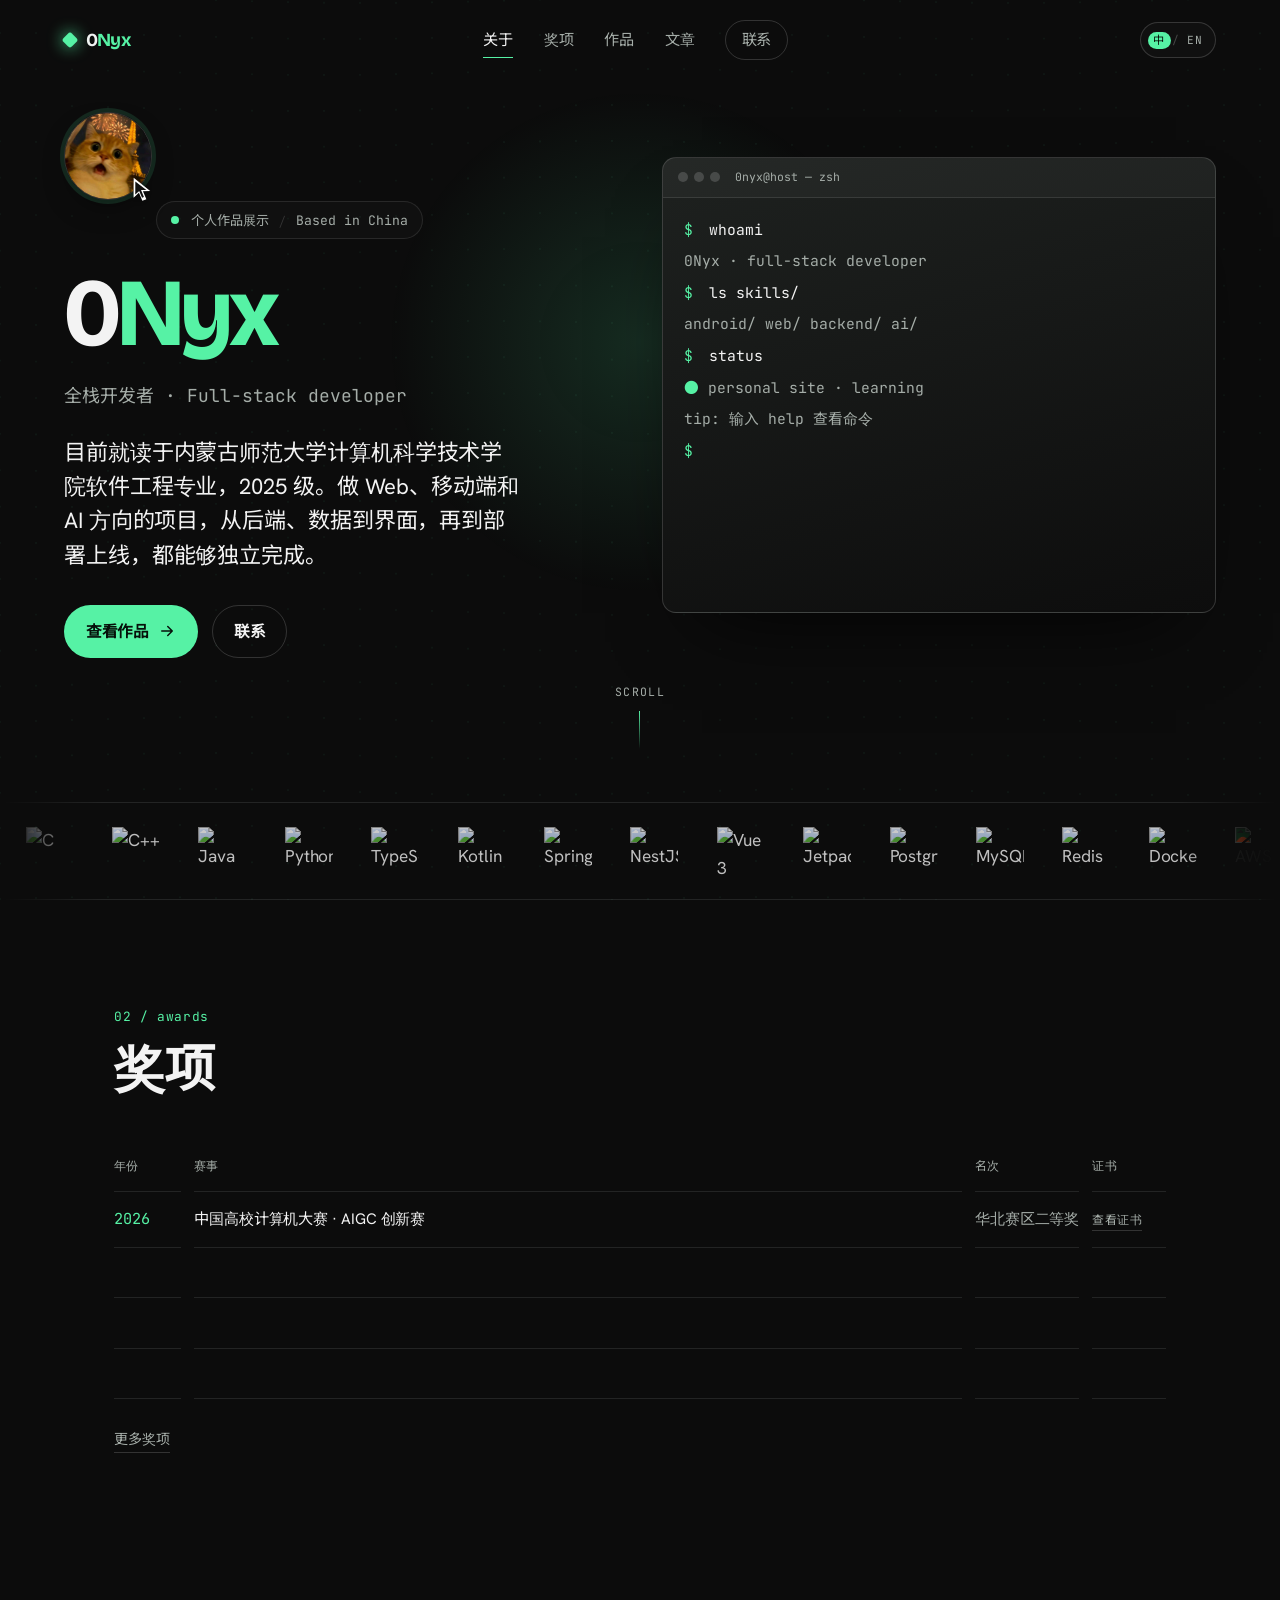
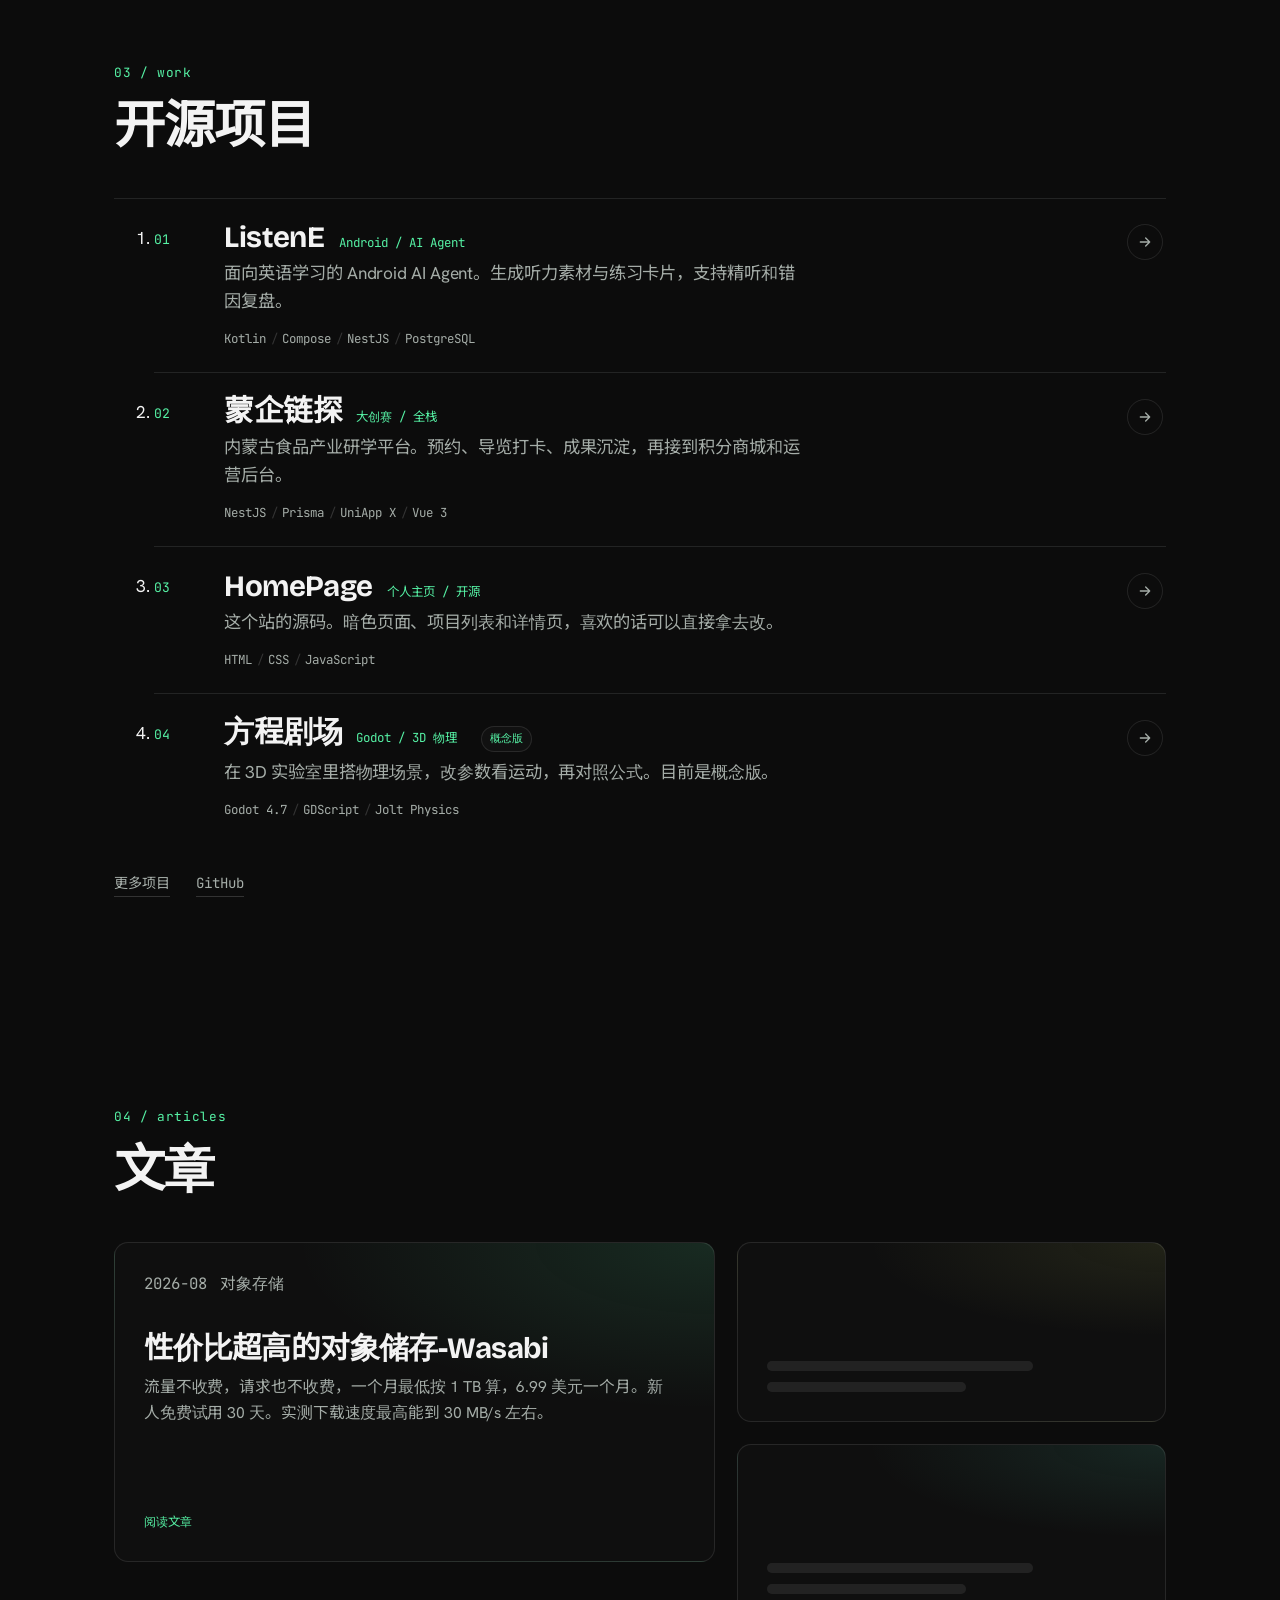
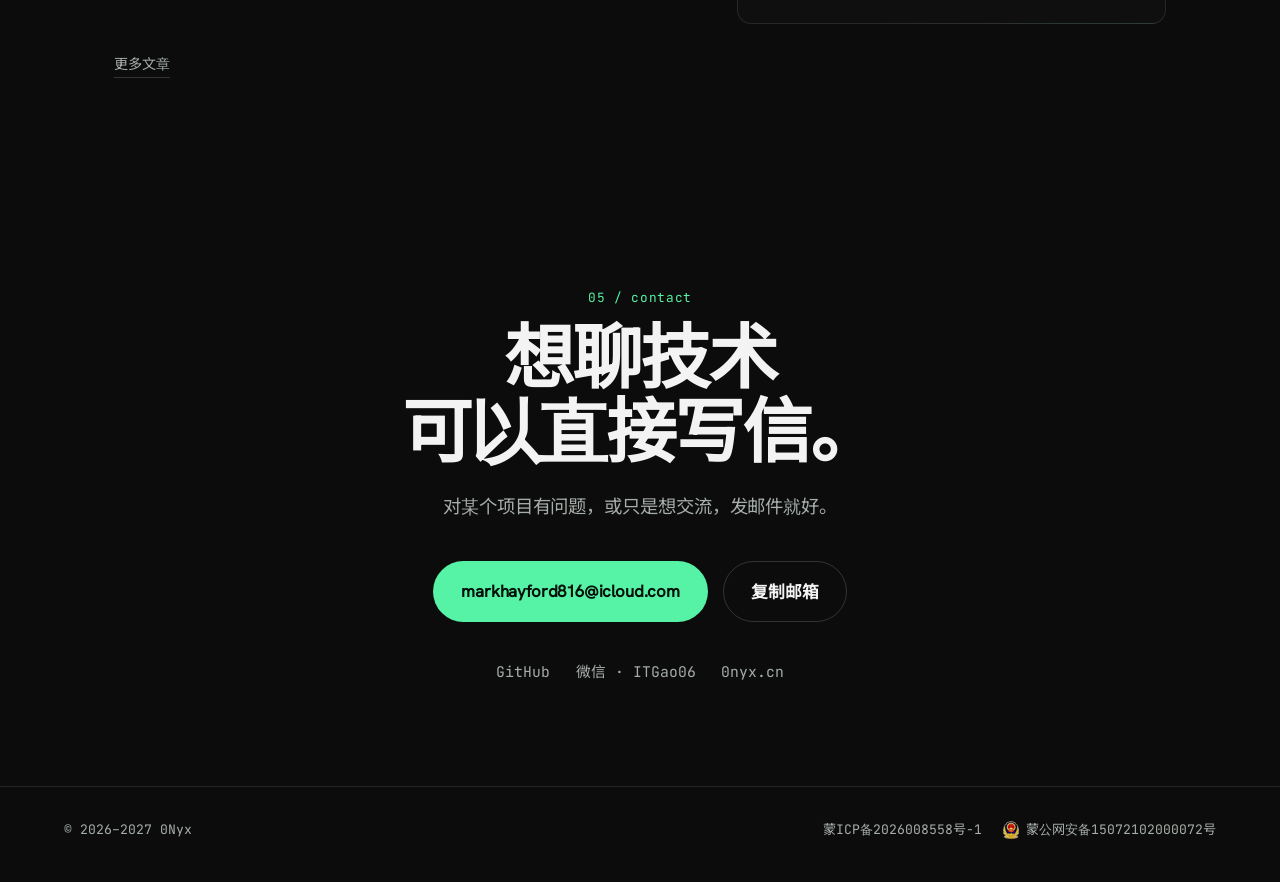
==== commit 8bce4d56: "bugfix: 奖项在英文下的布局错乱" ====
--- a/index.html
+++ b/index.html
@@ -5,14 +5,14 @@
     <meta name="viewport" content="width=device-width, initial-scale=1.0" />
     <meta name="color-scheme" content="dark" />
     <meta name="theme-color" content="#0a0a0a" />
-    <link rel="icon" href="assets/favicon.png" />
+    <link rel="icon" href="/assets/favicon.png?v=2" />
     <title>0Nyx — 全栈开发者</title>
     <meta
       name="description"
       data-i18n-content="meta.homeDesc"
       content="0Nyx，个人开发者。这里放我在 Web、移动端和 AI 方向做过的项目。"
     />
-    <link rel="canonical" href="/" />
+    <link rel="canonical" href="https://www.0nyx.cn/" />
     <meta property="og:type" content="website" />
     <meta property="og:site_name" content="0Nyx" />
     <meta property="og:title" content="0Nyx — 全栈开发者" />
@@ -20,8 +20,8 @@
       property="og:description"
       content="个人开发者。这里放我在 Web、移动端和 AI 方向做过的项目。"
     />
-    <meta property="og:url" content="/" />
-    <meta property="og:image" content="assets/og.png" />
+    <meta property="og:url" content="https://www.0nyx.cn/" />
+    <meta property="og:image" content="/assets/og.png" />
     <meta property="og:image:width" content="1200" />
     <meta property="og:image:height" content="630" />
     <meta name="twitter:card" content="summary_large_image" />
@@ -30,13 +30,13 @@
       name="twitter:description"
       content="个人开发者。这里放我在 Web、移动端和 AI 方向做过的项目。"
     />
-    <meta name="twitter:image" content="assets/og.png" />
-    <link rel="preload" href="assets/fonts/bricolage-grotesque-latin.woff2" as="font" type="font/woff2" crossorigin />
-    <link rel="preload" href="assets/fonts/hanken-grotesk-latin.woff2" as="font" type="font/woff2" crossorigin />
-    <link rel="preload" href="assets/fonts/jetbrains-mono-latin.woff2" as="font" type="font/woff2" crossorigin />
-    <link rel="preload" href="assets/fonts/noto-sans-sc-page.woff2" as="font" type="font/woff2" crossorigin />
-    <link rel="stylesheet" href="styles.css" />
-    <link rel="stylesheet" href="beian.css" />
+    <meta name="twitter:image" content="/assets/og.png" />
+    <link rel="preload" href="/assets/fonts/bricolage-grotesque-latin.woff2" as="font" type="font/woff2" crossorigin />
+    <link rel="preload" href="/assets/fonts/hanken-grotesk-latin.woff2" as="font" type="font/woff2" crossorigin />
+    <link rel="preload" href="/assets/fonts/jetbrains-mono-latin.woff2" as="font" type="font/woff2" crossorigin />
+    <link rel="preload" href="/assets/fonts/noto-sans-sc-page.woff2" as="font" type="font/woff2" crossorigin />
+    <link rel="stylesheet" href="/styles.css?v=20261013" />
+    <link rel="stylesheet" href="/beian.css?v=20260826a" />
     <script>
       // Mark JS available so reveal animations enhance an already-visible baseline.
             document.documentElement.classList.add("js");
@@ -108,7 +108,7 @@
         <div class="hero__inner">
           <div class="hero__copy">
             <a class="hero__avatar-link" href="/meow/" data-reveal data-i18n-title="hero.easterTitle" title="彩蛋：月薪喵" data-i18n-aria="hero.easterAria" aria-label="打开彩蛋：月薪喵">
-              <img class="hero__avatar" src="assets/avatar.png" data-i18n-alt="hero.avatarAlt" alt="0Nyx 的头像" width="88" height="88" loading="eager" decoding="async" />
+              <img class="hero__avatar" src="/assets/avatar.png" data-i18n-alt="hero.avatarAlt" alt="0Nyx 的头像" width="88" height="88" loading="eager" decoding="async" />
               <span class="hero__avatar-hint" aria-hidden="true">
                 <svg class="hero__mac-cursor" viewBox="0 0 32 32" width="28" height="28" fill="none">
                   <path fill="#fff" d="M4.2 2.1 4.1 24.8l6.1-5.7 3.9 9.3 4.6-1.9-3.9-9.2 8.3-.2z"/>
@@ -411,7 +411,7 @@
           <ul class="socials mono" data-reveal data-i18n-aria="contact.social" aria-label="社交链接">
             <li><a href="https://github.com/MarkHayford" rel="noopener" target="_blank">GitHub</a></li>
             <li><button class="social-btn" id="copyWechat" type="button" data-wechat="ITGao06"><span data-i18n="contact.wechat">微信 · ITGao06</span></button></li>
-            <li><a href="https://github.com/MarkHayford" rel="noopener">GitHub</a></li>
+            <li><a href="https://0nyx.cn" rel="noopener">0nyx.cn</a></li>
           </ul>
         </div>
       </section>
@@ -427,6 +427,6 @@
 
     <div class="toast" id="toast" role="status" aria-live="polite"></div>
 
-    <script src="script.js"></script>
+    <script src="/script.js"></script>
   </body>
 </html>
--- a/styles.css
+++ b/styles.css
@@ -10,28 +10,28 @@
   font-style: normal;
   font-weight: 700;
   font-display: swap;
-  src: url("assets/fonts/bricolage-grotesque-latin.woff2") format("woff2");
+  src: url("/assets/fonts/bricolage-grotesque-latin.woff2") format("woff2");
 }
 @font-face {
   font-family: "Hanken Grotesk";
   font-style: normal;
   font-weight: 400;
   font-display: swap;
-  src: url("assets/fonts/hanken-grotesk-latin.woff2") format("woff2");
+  src: url("/assets/fonts/hanken-grotesk-latin.woff2") format("woff2");
 }
 @font-face {
   font-family: "JetBrains Mono";
   font-style: normal;
   font-weight: 400;
   font-display: swap;
-  src: url("assets/fonts/jetbrains-mono-latin.woff2") format("woff2");
+  src: url("/assets/fonts/jetbrains-mono-latin.woff2") format("woff2");
 }
 @font-face {
   font-family: "Noto Sans SC Subset";
   font-style: normal;
   font-weight: 400;
   font-display: swap;
-  src: url("assets/fonts/noto-sans-sc-page.woff2") format("woff2");
+  src: url("/assets/fonts/noto-sans-sc-page.woff2") format("woff2");
 }
 
 :root {
@@ -867,6 +867,22 @@
   }
 }
 
+/* EN mobile: long labels need wrapping columns (zh unchanged) */
+@media (max-width: 640px) {
+  html[lang="en"] .awards__table {
+    grid-template-columns: minmax(0, 1.6fr) minmax(0, 1fr) minmax(0, 5.2rem);
+    column-gap: 0.75rem;
+  }
+  html[lang="en"] .awards__table th,
+  html[lang="en"] .awards__table td {
+    white-space: normal;
+    overflow-wrap: break-word;
+    line-height: 1.4;
+  }
+  html[lang="en"] .awards__table th:nth-child(4),
+  html[lang="en"] .awards__table td:nth-child(4) { padding-right: 0; }
+}
+
 /* ---------- Stack marquee ---------- */
 
 .hero .stack-marquee {
@@ -1162,22 +1178,6 @@
   gap: 0.8rem 1.1rem;
 }
 .project-hero__actions:empty { display: none; }
-.project-hero__mirror {
-  color: var(--muted);
-  font-family: var(--font-mono);
-  font-size: 0.78rem;
-  line-height: 1;
-  letter-spacing: 0.01em;
-  padding-bottom: 0.12rem;
-  text-decoration: underline;
-  text-underline-offset: 0.22em;
-  text-decoration-color: oklch(1 0 0 / 0.28);
-  transition: color 0.25s var(--ease), text-decoration-color 0.25s var(--ease);
-}
-.project-hero__mirror:hover {
-  color: var(--signal);
-  text-decoration-color: currentColor;
-}
 .project-meta {
   display: flex;
   flex-wrap: wrap;
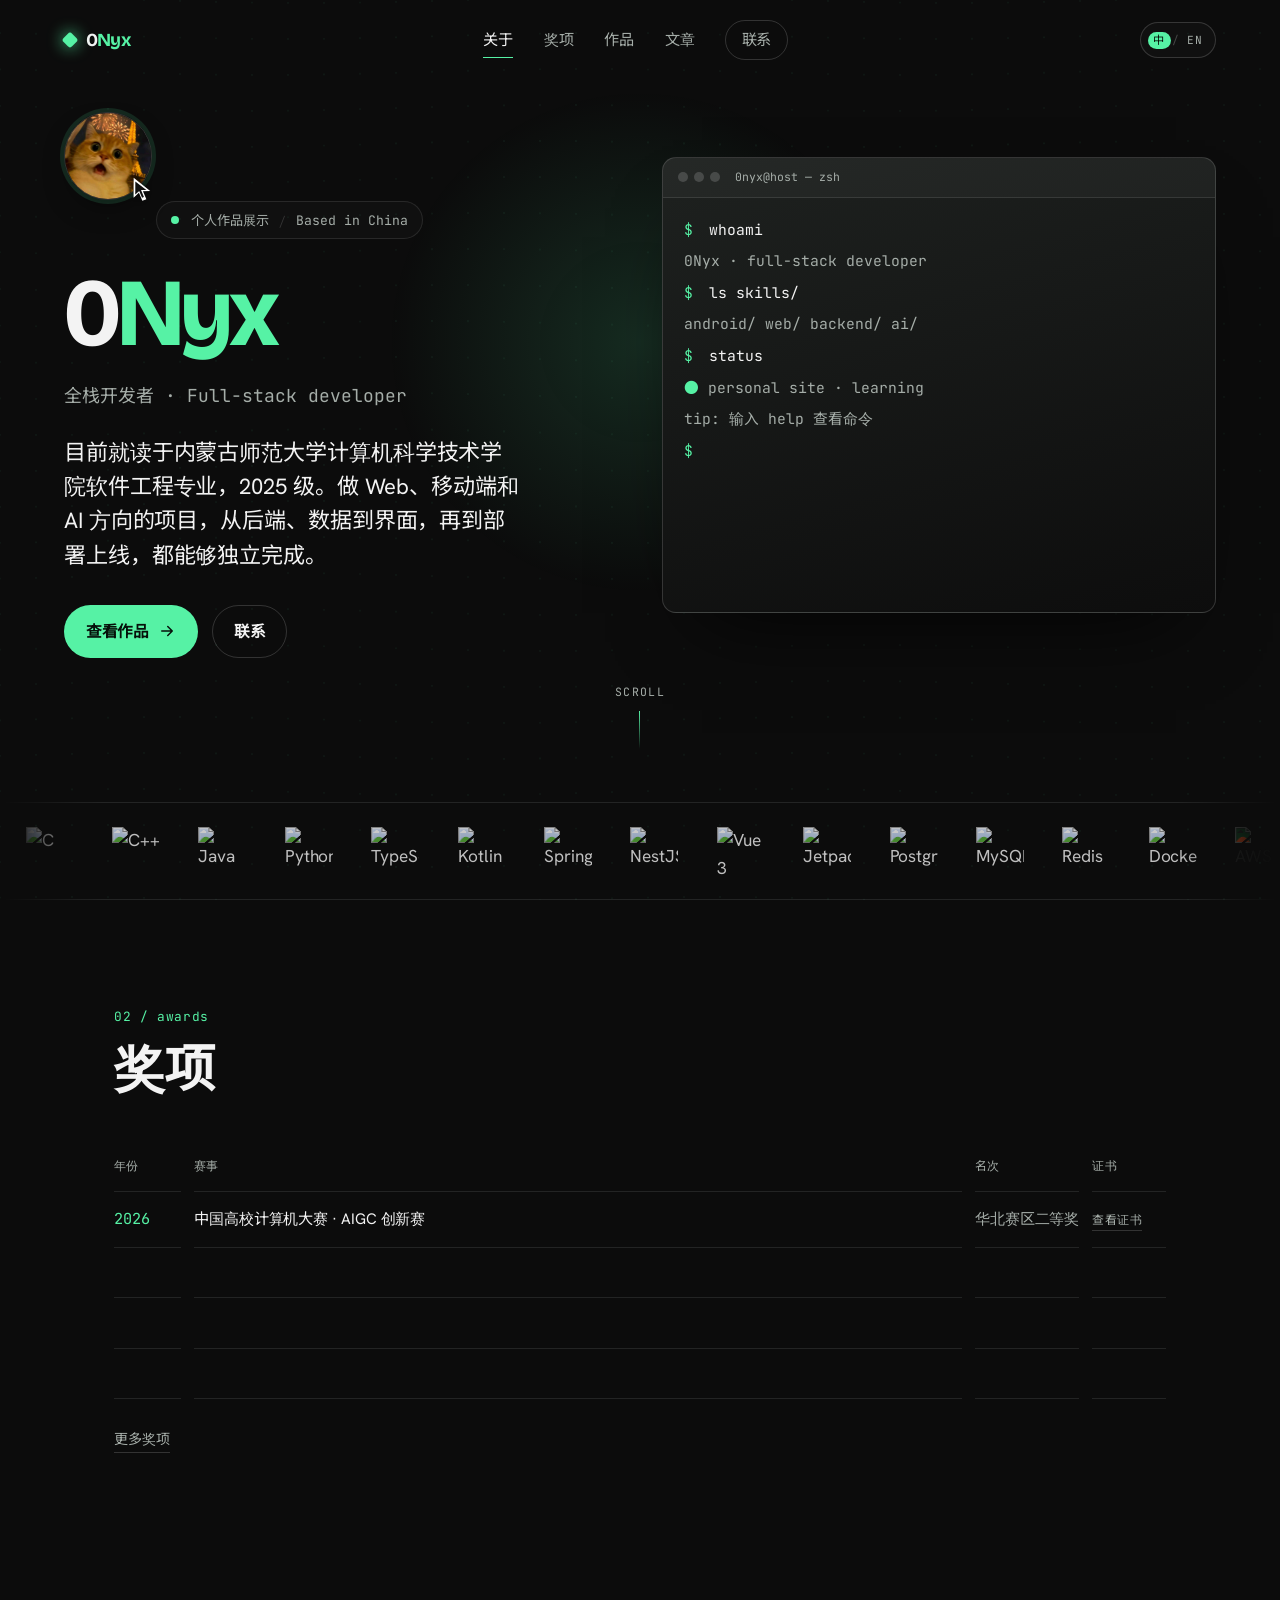
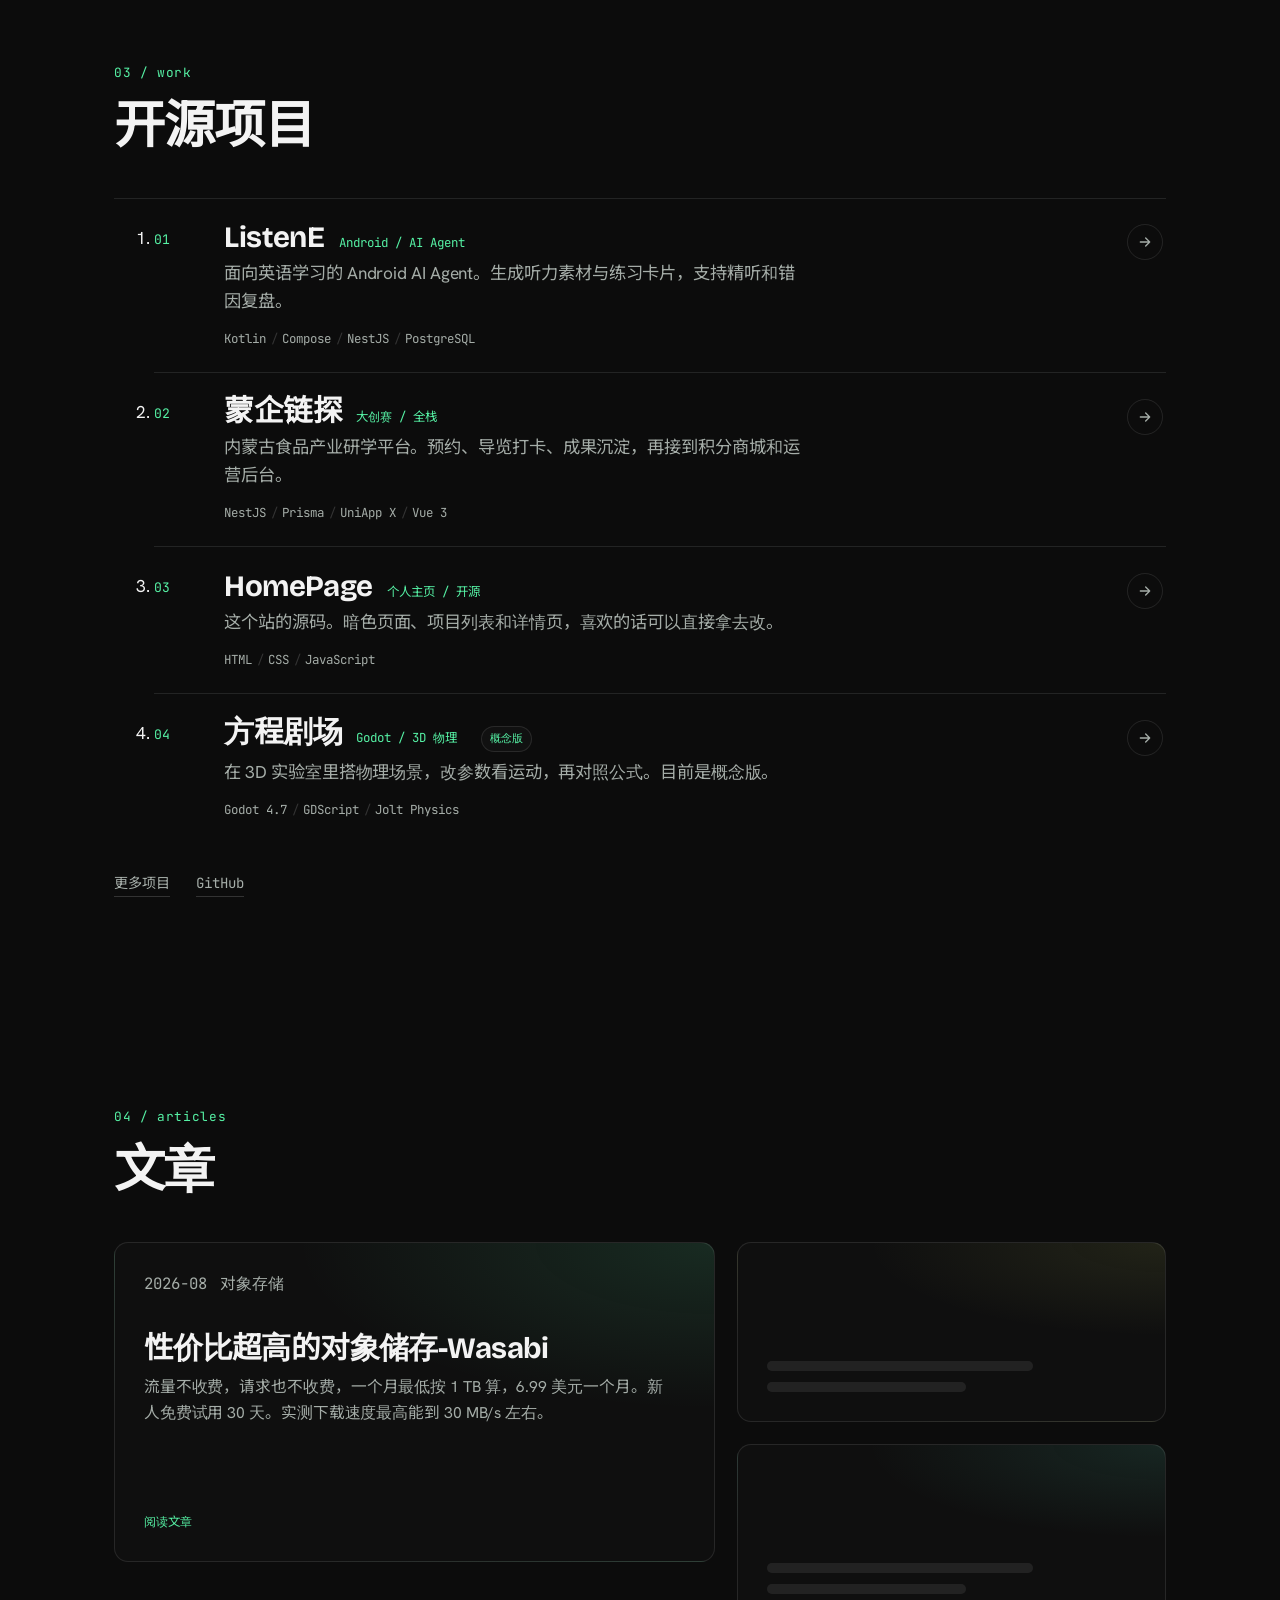
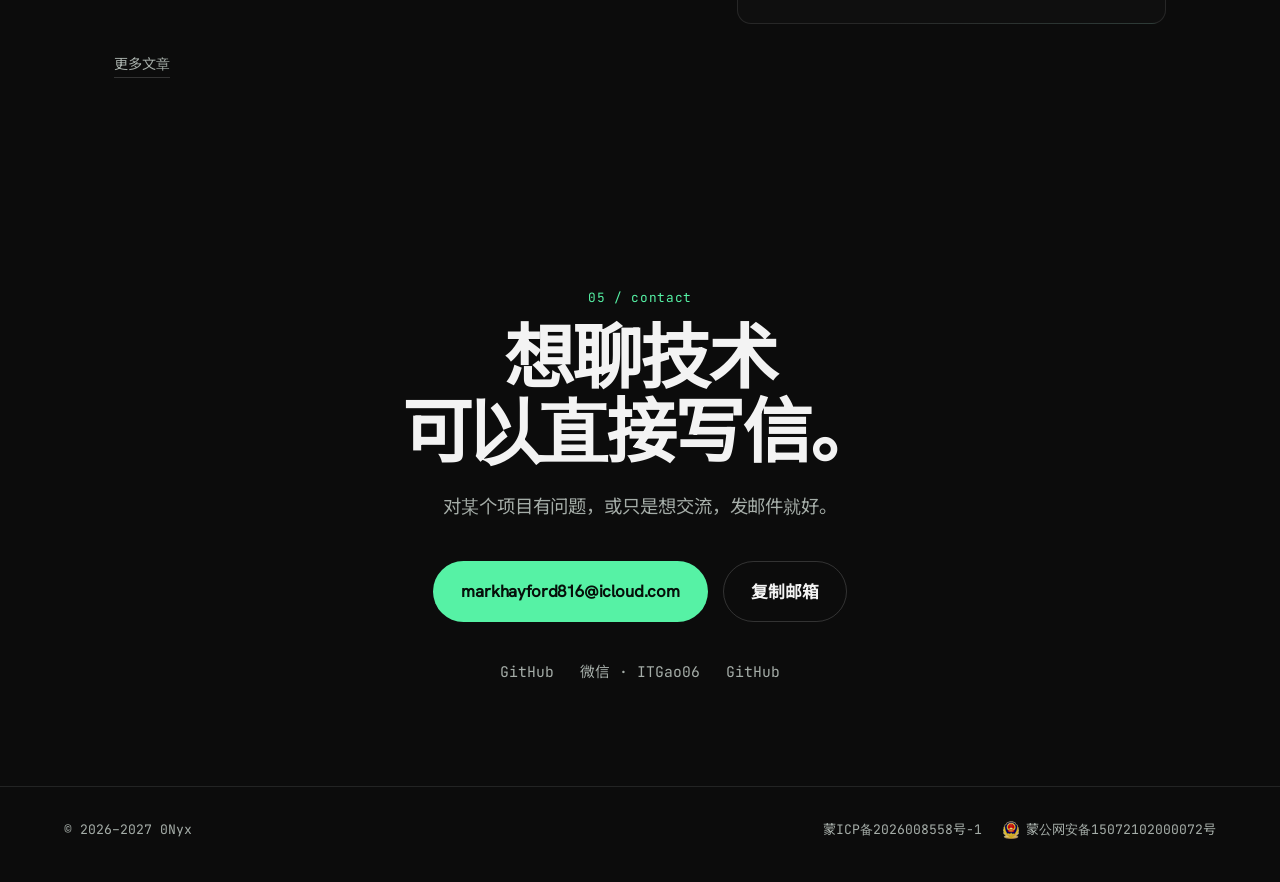
==== commit 0ab1c549: "bugfix: 奖项在英文下的布局错乱（只保留布局修复，还原误带入的部署差异）" ====
--- a/index.html
+++ b/index.html
@@ -5,14 +5,14 @@
     <meta name="viewport" content="width=device-width, initial-scale=1.0" />
     <meta name="color-scheme" content="dark" />
     <meta name="theme-color" content="#0a0a0a" />
-    <link rel="icon" href="/assets/favicon.png?v=2" />
+    <link rel="icon" href="assets/favicon.png" />
     <title>0Nyx — 全栈开发者</title>
     <meta
       name="description"
       data-i18n-content="meta.homeDesc"
       content="0Nyx，个人开发者。这里放我在 Web、移动端和 AI 方向做过的项目。"
     />
-    <link rel="canonical" href="https://www.0nyx.cn/" />
+    <link rel="canonical" href="/" />
     <meta property="og:type" content="website" />
     <meta property="og:site_name" content="0Nyx" />
     <meta property="og:title" content="0Nyx — 全栈开发者" />
@@ -20,8 +20,8 @@
       property="og:description"
       content="个人开发者。这里放我在 Web、移动端和 AI 方向做过的项目。"
     />
-    <meta property="og:url" content="https://www.0nyx.cn/" />
-    <meta property="og:image" content="/assets/og.png" />
+    <meta property="og:url" content="/" />
+    <meta property="og:image" content="assets/og.png" />
     <meta property="og:image:width" content="1200" />
     <meta property="og:image:height" content="630" />
     <meta name="twitter:card" content="summary_large_image" />
@@ -30,13 +30,13 @@
       name="twitter:description"
       content="个人开发者。这里放我在 Web、移动端和 AI 方向做过的项目。"
     />
-    <meta name="twitter:image" content="/assets/og.png" />
-    <link rel="preload" href="/assets/fonts/bricolage-grotesque-latin.woff2" as="font" type="font/woff2" crossorigin />
-    <link rel="preload" href="/assets/fonts/hanken-grotesk-latin.woff2" as="font" type="font/woff2" crossorigin />
-    <link rel="preload" href="/assets/fonts/jetbrains-mono-latin.woff2" as="font" type="font/woff2" crossorigin />
-    <link rel="preload" href="/assets/fonts/noto-sans-sc-page.woff2" as="font" type="font/woff2" crossorigin />
-    <link rel="stylesheet" href="/styles.css?v=20261013" />
-    <link rel="stylesheet" href="/beian.css?v=20260826a" />
+    <meta name="twitter:image" content="assets/og.png" />
+    <link rel="preload" href="assets/fonts/bricolage-grotesque-latin.woff2" as="font" type="font/woff2" crossorigin />
+    <link rel="preload" href="assets/fonts/hanken-grotesk-latin.woff2" as="font" type="font/woff2" crossorigin />
+    <link rel="preload" href="assets/fonts/jetbrains-mono-latin.woff2" as="font" type="font/woff2" crossorigin />
+    <link rel="preload" href="assets/fonts/noto-sans-sc-page.woff2" as="font" type="font/woff2" crossorigin />
+    <link rel="stylesheet" href="styles.css" />
+    <link rel="stylesheet" href="beian.css" />
     <script>
       // Mark JS available so reveal animations enhance an already-visible baseline.
             document.documentElement.classList.add("js");
@@ -108,7 +108,7 @@
         <div class="hero__inner">
           <div class="hero__copy">
             <a class="hero__avatar-link" href="/meow/" data-reveal data-i18n-title="hero.easterTitle" title="彩蛋：月薪喵" data-i18n-aria="hero.easterAria" aria-label="打开彩蛋：月薪喵">
-              <img class="hero__avatar" src="/assets/avatar.png" data-i18n-alt="hero.avatarAlt" alt="0Nyx 的头像" width="88" height="88" loading="eager" decoding="async" />
+              <img class="hero__avatar" src="assets/avatar.png" data-i18n-alt="hero.avatarAlt" alt="0Nyx 的头像" width="88" height="88" loading="eager" decoding="async" />
               <span class="hero__avatar-hint" aria-hidden="true">
                 <svg class="hero__mac-cursor" viewBox="0 0 32 32" width="28" height="28" fill="none">
                   <path fill="#fff" d="M4.2 2.1 4.1 24.8l6.1-5.7 3.9 9.3 4.6-1.9-3.9-9.2 8.3-.2z"/>
@@ -411,7 +411,7 @@
           <ul class="socials mono" data-reveal data-i18n-aria="contact.social" aria-label="社交链接">
             <li><a href="https://github.com/MarkHayford" rel="noopener" target="_blank">GitHub</a></li>
             <li><button class="social-btn" id="copyWechat" type="button" data-wechat="ITGao06"><span data-i18n="contact.wechat">微信 · ITGao06</span></button></li>
-            <li><a href="https://0nyx.cn" rel="noopener">0nyx.cn</a></li>
+            <li><a href="https://github.com/MarkHayford" rel="noopener">GitHub</a></li>
           </ul>
         </div>
       </section>
@@ -427,6 +427,6 @@
 
     <div class="toast" id="toast" role="status" aria-live="polite"></div>
 
-    <script src="/script.js"></script>
+    <script src="script.js"></script>
   </body>
 </html>
--- a/styles.css
+++ b/styles.css
@@ -10,28 +10,28 @@
   font-style: normal;
   font-weight: 700;
   font-display: swap;
-  src: url("/assets/fonts/bricolage-grotesque-latin.woff2") format("woff2");
+  src: url("assets/fonts/bricolage-grotesque-latin.woff2") format("woff2");
 }
 @font-face {
   font-family: "Hanken Grotesk";
   font-style: normal;
   font-weight: 400;
   font-display: swap;
-  src: url("/assets/fonts/hanken-grotesk-latin.woff2") format("woff2");
+  src: url("assets/fonts/hanken-grotesk-latin.woff2") format("woff2");
 }
 @font-face {
   font-family: "JetBrains Mono";
   font-style: normal;
   font-weight: 400;
   font-display: swap;
-  src: url("/assets/fonts/jetbrains-mono-latin.woff2") format("woff2");
+  src: url("assets/fonts/jetbrains-mono-latin.woff2") format("woff2");
 }
 @font-face {
   font-family: "Noto Sans SC Subset";
   font-style: normal;
   font-weight: 400;
   font-display: swap;
-  src: url("/assets/fonts/noto-sans-sc-page.woff2") format("woff2");
+  src: url("assets/fonts/noto-sans-sc-page.woff2") format("woff2");
 }
 
 :root {
@@ -1178,6 +1178,22 @@
   gap: 0.8rem 1.1rem;
 }
 .project-hero__actions:empty { display: none; }
+.project-hero__mirror {
+  color: var(--muted);
+  font-family: var(--font-mono);
+  font-size: 0.78rem;
+  line-height: 1;
+  letter-spacing: 0.01em;
+  padding-bottom: 0.12rem;
+  text-decoration: underline;
+  text-underline-offset: 0.22em;
+  text-decoration-color: oklch(1 0 0 / 0.28);
+  transition: color 0.25s var(--ease), text-decoration-color 0.25s var(--ease);
+}
+.project-hero__mirror:hover {
+  color: var(--signal);
+  text-decoration-color: currentColor;
+}
 .project-meta {
   display: flex;
   flex-wrap: wrap;
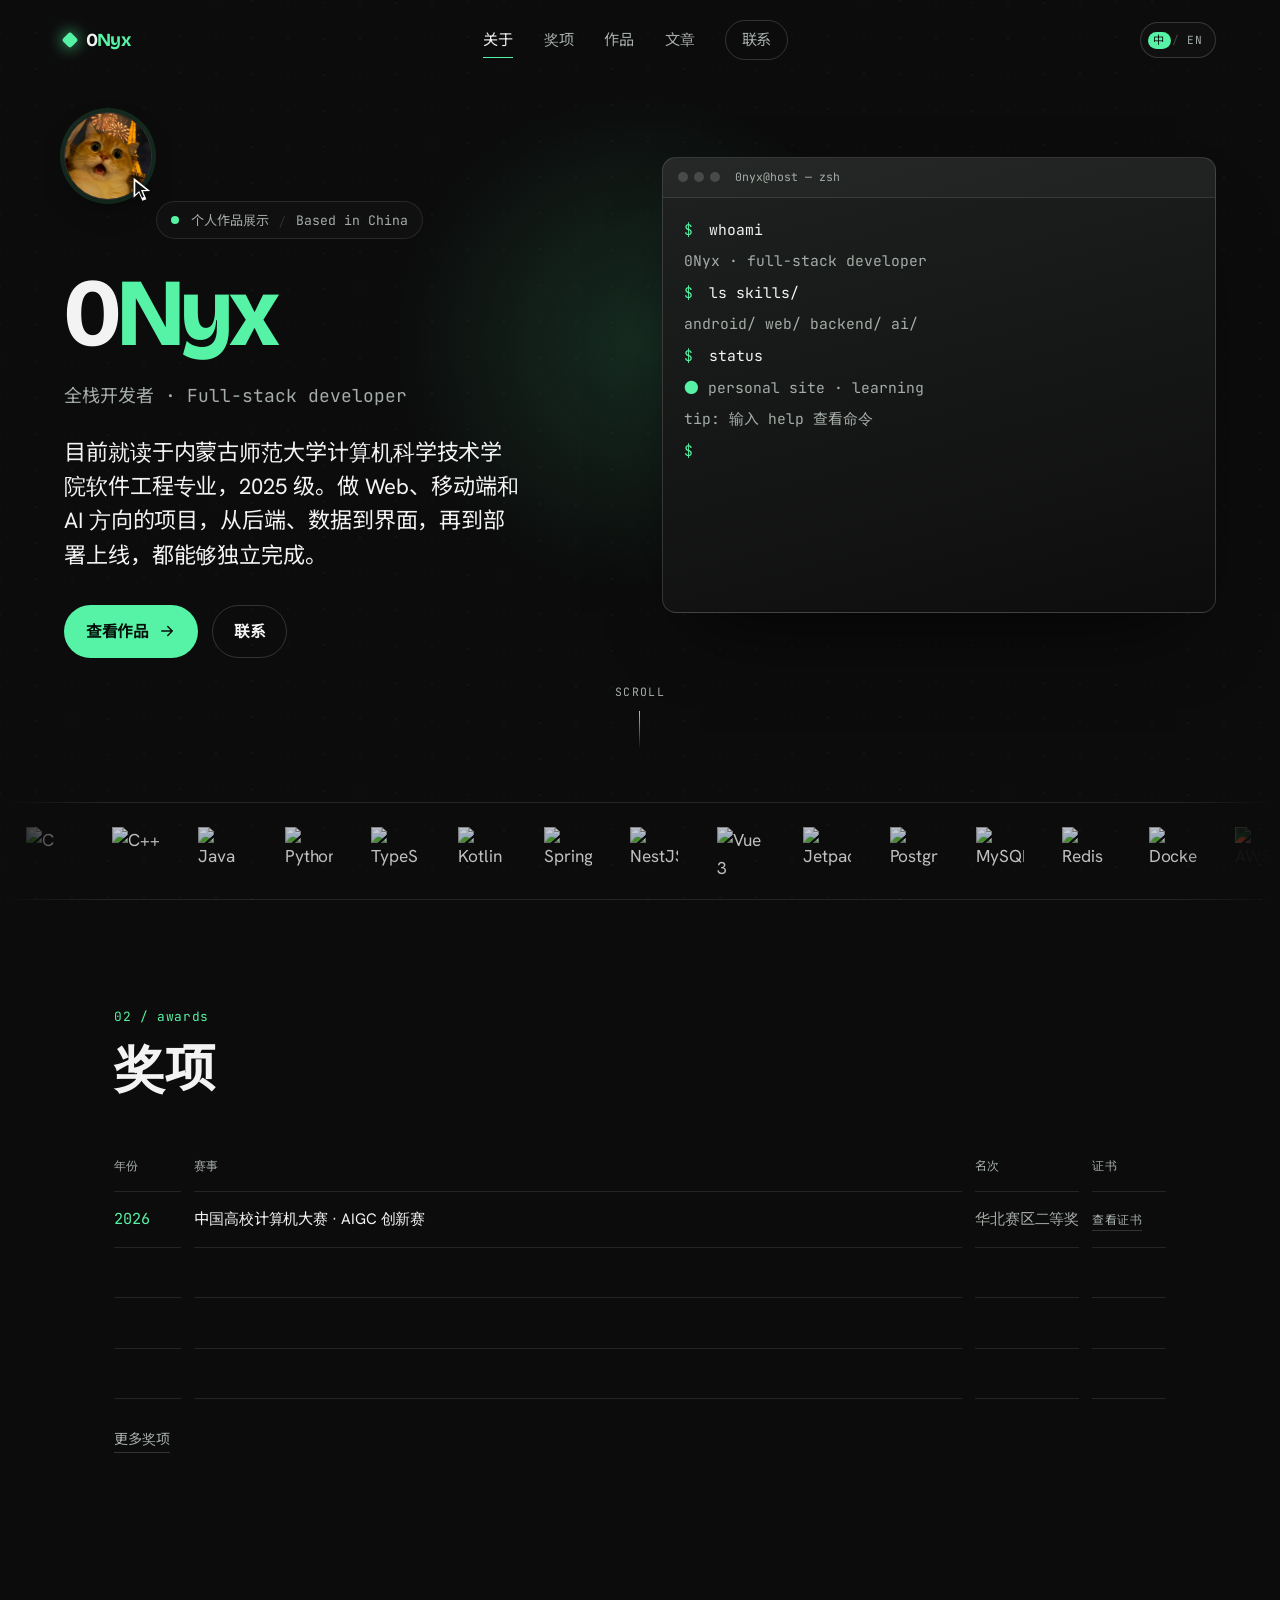
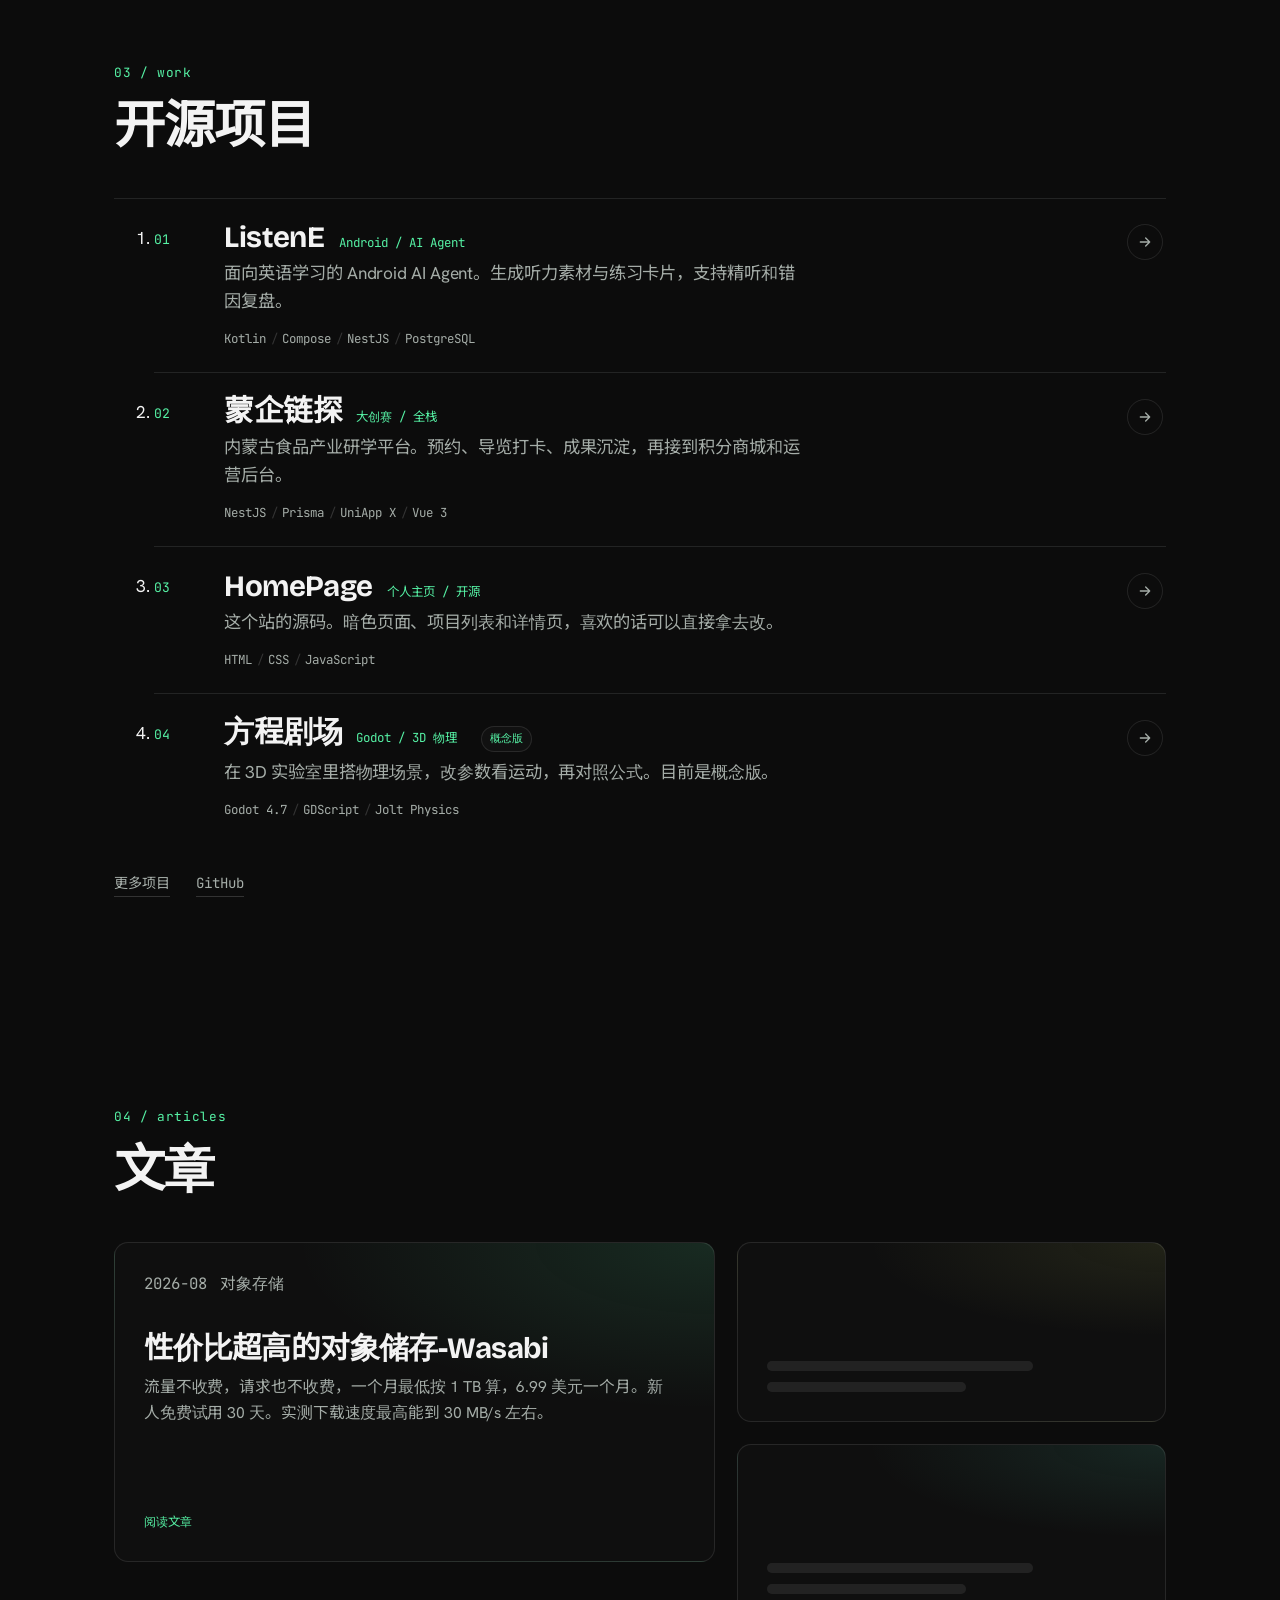
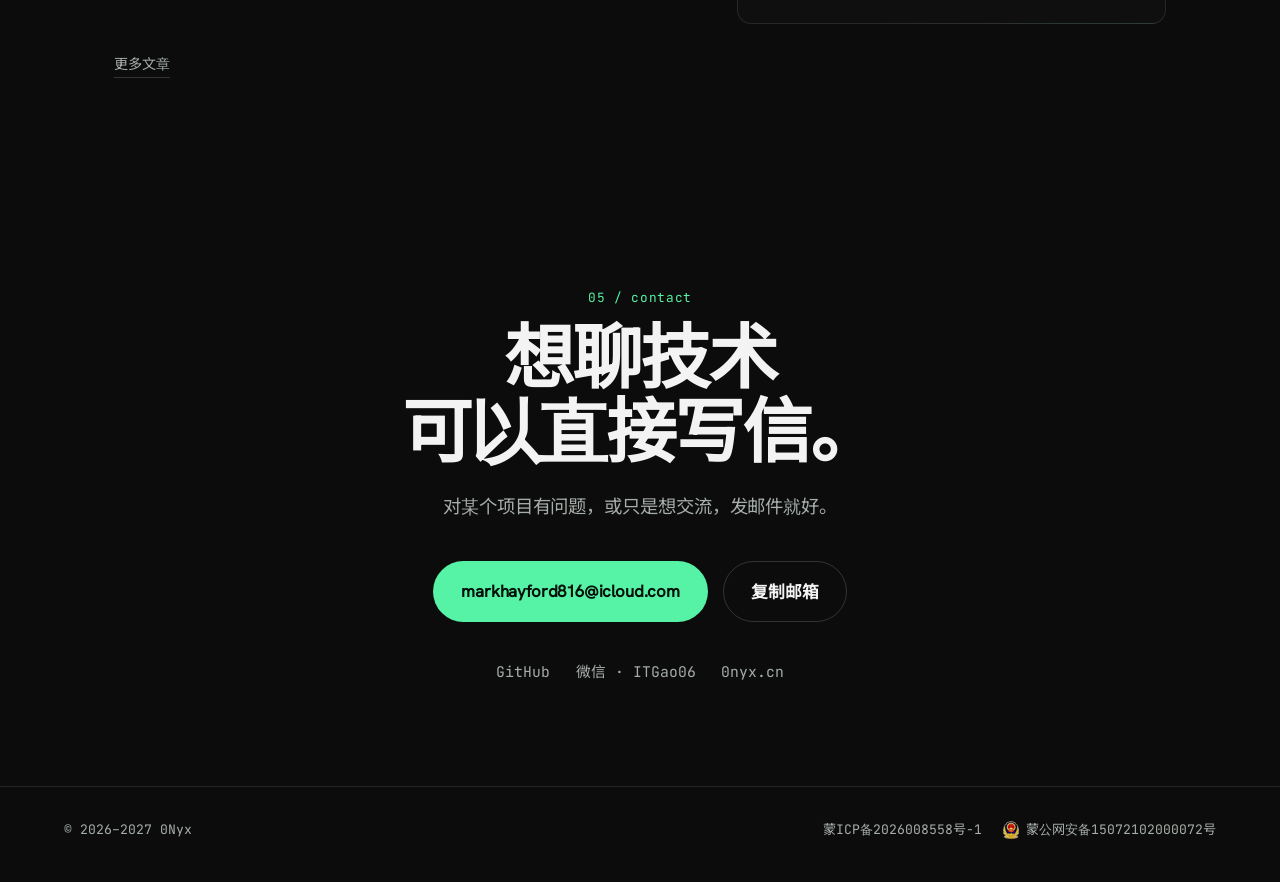
==== commit 44ff94b9: "chore: 以线上部署版本为准同步站点文件（绝对路径、缓存版本号、真实域名、站点验证文件等）" ====
--- a/index.html
+++ b/index.html
@@ -5,14 +5,14 @@
     <meta name="viewport" content="width=device-width, initial-scale=1.0" />
     <meta name="color-scheme" content="dark" />
     <meta name="theme-color" content="#0a0a0a" />
-    <link rel="icon" href="assets/favicon.png" />
+    <link rel="icon" href="/assets/favicon.png?v=2" />
     <title>0Nyx — 全栈开发者</title>
     <meta
       name="description"
       data-i18n-content="meta.homeDesc"
       content="0Nyx，个人开发者。这里放我在 Web、移动端和 AI 方向做过的项目。"
     />
-    <link rel="canonical" href="/" />
+    <link rel="canonical" href="https://www.0nyx.cn/" />
     <meta property="og:type" content="website" />
     <meta property="og:site_name" content="0Nyx" />
     <meta property="og:title" content="0Nyx — 全栈开发者" />
@@ -20,8 +20,8 @@
       property="og:description"
       content="个人开发者。这里放我在 Web、移动端和 AI 方向做过的项目。"
     />
-    <meta property="og:url" content="/" />
-    <meta property="og:image" content="assets/og.png" />
+    <meta property="og:url" content="https://www.0nyx.cn/" />
+    <meta property="og:image" content="/assets/og.png" />
     <meta property="og:image:width" content="1200" />
     <meta property="og:image:height" content="630" />
     <meta name="twitter:card" content="summary_large_image" />
@@ -30,13 +30,13 @@
       name="twitter:description"
       content="个人开发者。这里放我在 Web、移动端和 AI 方向做过的项目。"
     />
-    <meta name="twitter:image" content="assets/og.png" />
-    <link rel="preload" href="assets/fonts/bricolage-grotesque-latin.woff2" as="font" type="font/woff2" crossorigin />
-    <link rel="preload" href="assets/fonts/hanken-grotesk-latin.woff2" as="font" type="font/woff2" crossorigin />
-    <link rel="preload" href="assets/fonts/jetbrains-mono-latin.woff2" as="font" type="font/woff2" crossorigin />
-    <link rel="preload" href="assets/fonts/noto-sans-sc-page.woff2" as="font" type="font/woff2" crossorigin />
-    <link rel="stylesheet" href="styles.css" />
-    <link rel="stylesheet" href="beian.css" />
+    <meta name="twitter:image" content="/assets/og.png" />
+    <link rel="preload" href="/assets/fonts/bricolage-grotesque-latin.woff2" as="font" type="font/woff2" crossorigin />
+    <link rel="preload" href="/assets/fonts/hanken-grotesk-latin.woff2" as="font" type="font/woff2" crossorigin />
+    <link rel="preload" href="/assets/fonts/jetbrains-mono-latin.woff2" as="font" type="font/woff2" crossorigin />
+    <link rel="preload" href="/assets/fonts/noto-sans-sc-page.woff2" as="font" type="font/woff2" crossorigin />
+    <link rel="stylesheet" href="/styles.css?v=20261013" />
+    <link rel="stylesheet" href="/beian.css?v=20260826a" />
     <script>
       // Mark JS available so reveal animations enhance an already-visible baseline.
             document.documentElement.classList.add("js");
@@ -108,7 +108,7 @@
         <div class="hero__inner">
           <div class="hero__copy">
             <a class="hero__avatar-link" href="/meow/" data-reveal data-i18n-title="hero.easterTitle" title="彩蛋：月薪喵" data-i18n-aria="hero.easterAria" aria-label="打开彩蛋：月薪喵">
-              <img class="hero__avatar" src="assets/avatar.png" data-i18n-alt="hero.avatarAlt" alt="0Nyx 的头像" width="88" height="88" loading="eager" decoding="async" />
+              <img class="hero__avatar" src="/assets/avatar.png" data-i18n-alt="hero.avatarAlt" alt="0Nyx 的头像" width="88" height="88" loading="eager" decoding="async" />
               <span class="hero__avatar-hint" aria-hidden="true">
                 <svg class="hero__mac-cursor" viewBox="0 0 32 32" width="28" height="28" fill="none">
                   <path fill="#fff" d="M4.2 2.1 4.1 24.8l6.1-5.7 3.9 9.3 4.6-1.9-3.9-9.2 8.3-.2z"/>
@@ -411,7 +411,7 @@
           <ul class="socials mono" data-reveal data-i18n-aria="contact.social" aria-label="社交链接">
             <li><a href="https://github.com/MarkHayford" rel="noopener" target="_blank">GitHub</a></li>
             <li><button class="social-btn" id="copyWechat" type="button" data-wechat="ITGao06"><span data-i18n="contact.wechat">微信 · ITGao06</span></button></li>
-            <li><a href="https://github.com/MarkHayford" rel="noopener">GitHub</a></li>
+            <li><a href="https://0nyx.cn" rel="noopener">0nyx.cn</a></li>
           </ul>
         </div>
       </section>
@@ -427,6 +427,6 @@
 
     <div class="toast" id="toast" role="status" aria-live="polite"></div>
 
-    <script src="script.js"></script>
+    <script src="/script.js"></script>
   </body>
 </html>
--- a/styles.css
+++ b/styles.css
@@ -10,28 +10,28 @@
   font-style: normal;
   font-weight: 700;
   font-display: swap;
-  src: url("assets/fonts/bricolage-grotesque-latin.woff2") format("woff2");
+  src: url("/assets/fonts/bricolage-grotesque-latin.woff2") format("woff2");
 }
 @font-face {
   font-family: "Hanken Grotesk";
   font-style: normal;
   font-weight: 400;
   font-display: swap;
-  src: url("assets/fonts/hanken-grotesk-latin.woff2") format("woff2");
+  src: url("/assets/fonts/hanken-grotesk-latin.woff2") format("woff2");
 }
 @font-face {
   font-family: "JetBrains Mono";
   font-style: normal;
   font-weight: 400;
   font-display: swap;
-  src: url("assets/fonts/jetbrains-mono-latin.woff2") format("woff2");
+  src: url("/assets/fonts/jetbrains-mono-latin.woff2") format("woff2");
 }
 @font-face {
   font-family: "Noto Sans SC Subset";
   font-style: normal;
   font-weight: 400;
   font-display: swap;
-  src: url("assets/fonts/noto-sans-sc-page.woff2") format("woff2");
+  src: url("/assets/fonts/noto-sans-sc-page.woff2") format("woff2");
 }
 
 :root {
@@ -1178,22 +1178,6 @@
   gap: 0.8rem 1.1rem;
 }
 .project-hero__actions:empty { display: none; }
-.project-hero__mirror {
-  color: var(--muted);
-  font-family: var(--font-mono);
-  font-size: 0.78rem;
-  line-height: 1;
-  letter-spacing: 0.01em;
-  padding-bottom: 0.12rem;
-  text-decoration: underline;
-  text-underline-offset: 0.22em;
-  text-decoration-color: oklch(1 0 0 / 0.28);
-  transition: color 0.25s var(--ease), text-decoration-color 0.25s var(--ease);
-}
-.project-hero__mirror:hover {
-  color: var(--signal);
-  text-decoration-color: currentColor;
-}
 .project-meta {
   display: flex;
   flex-wrap: wrap;
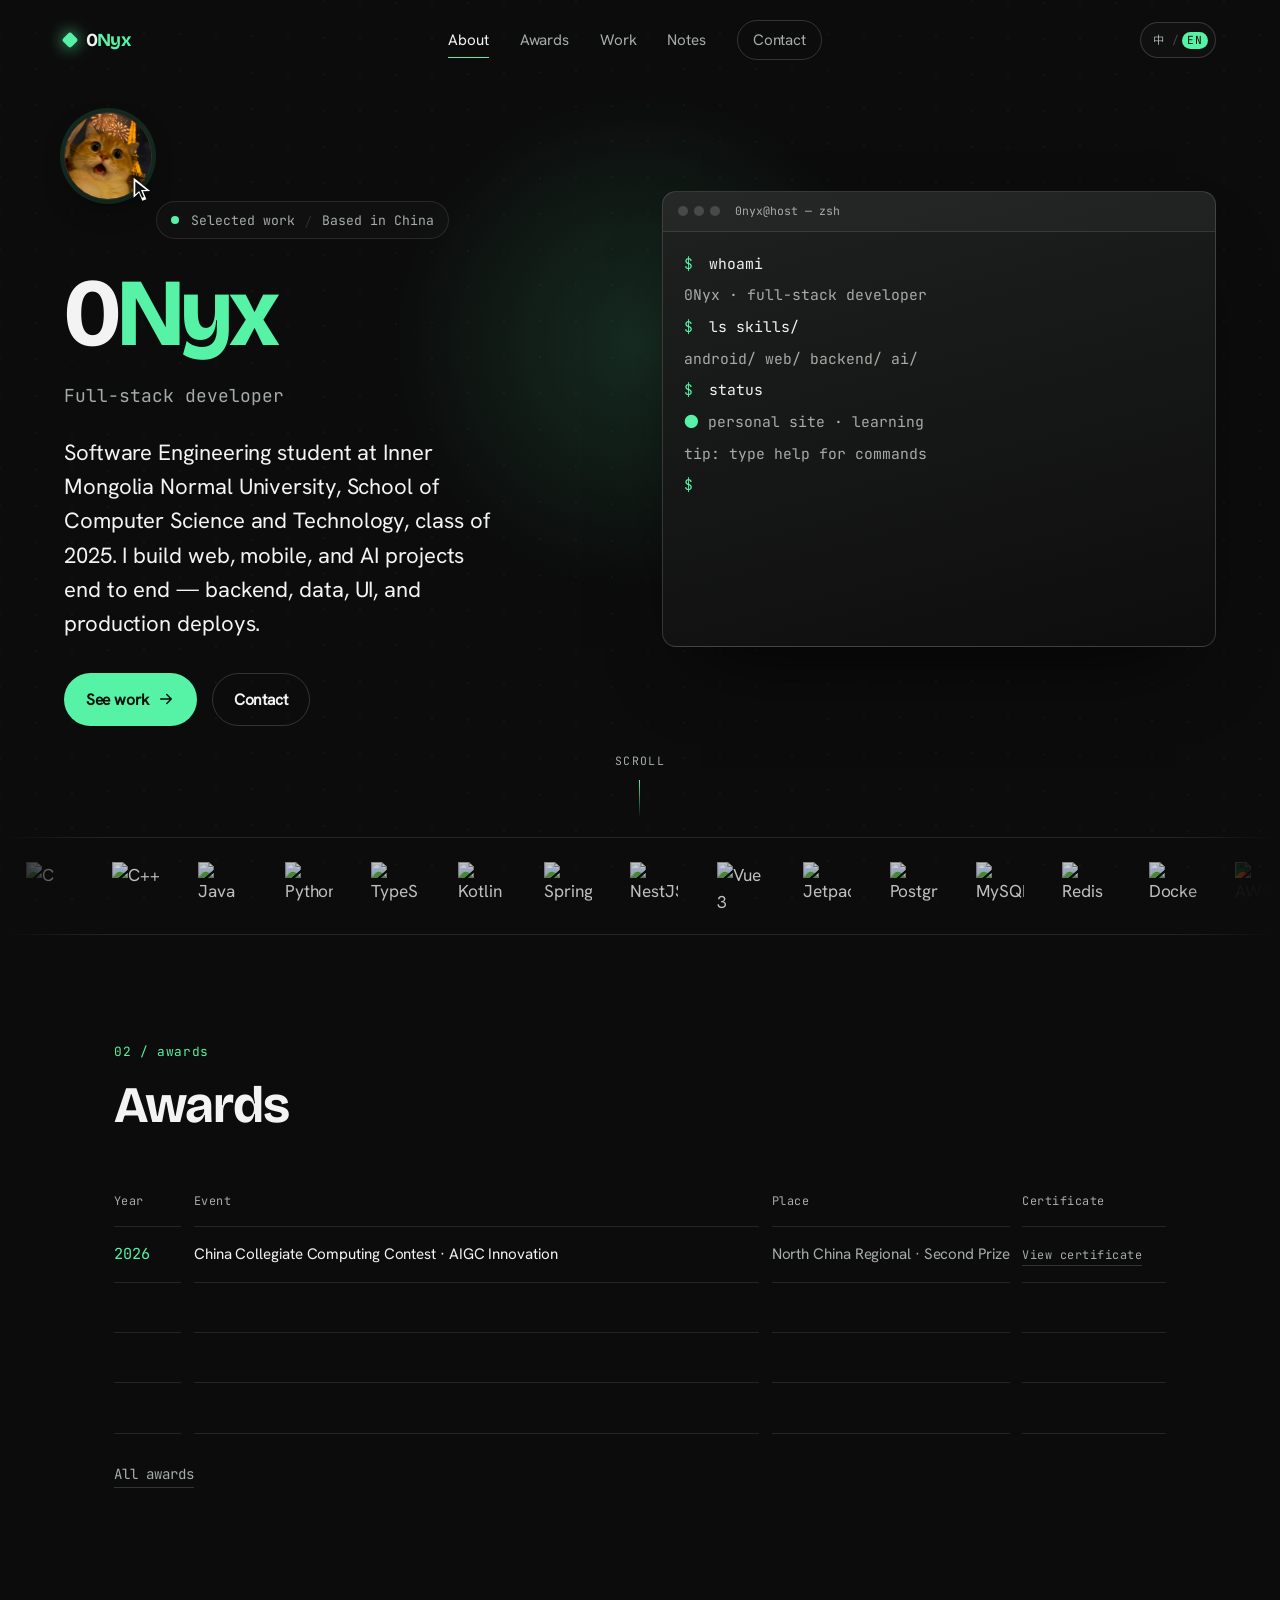
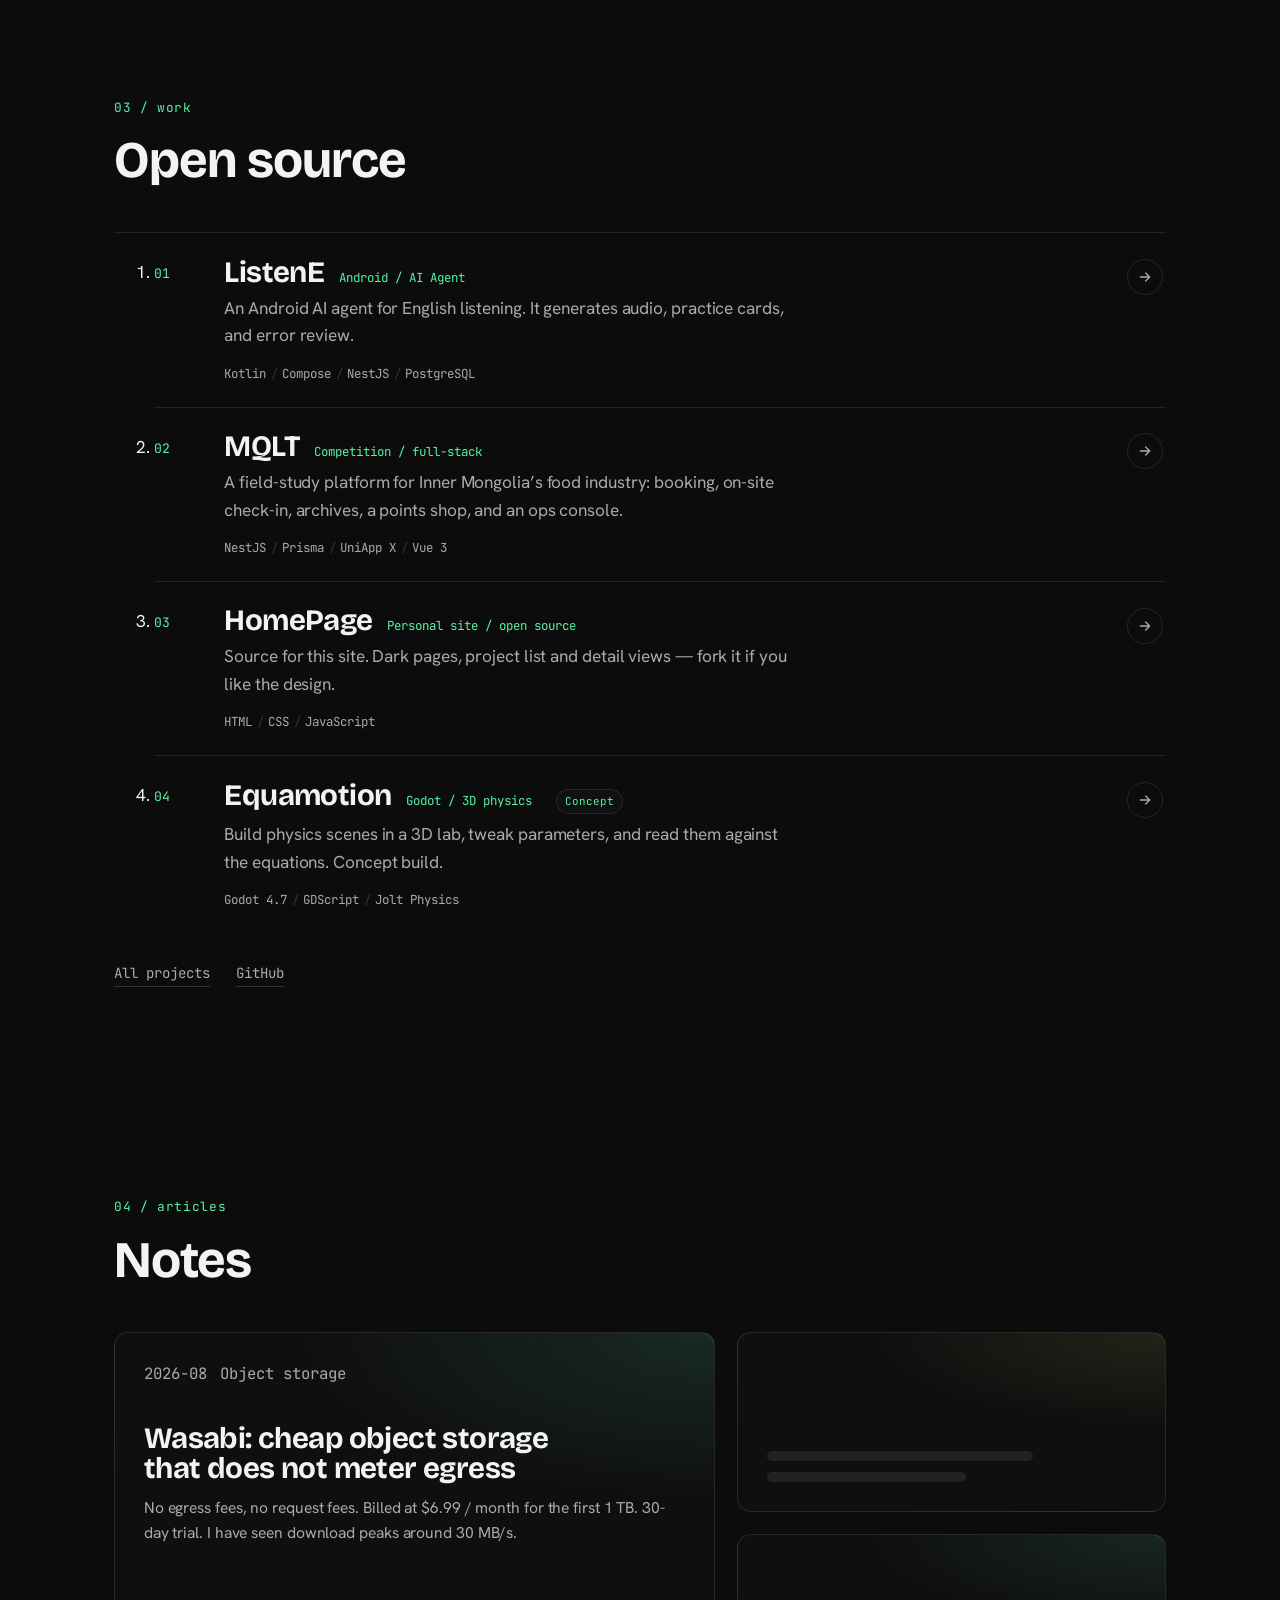
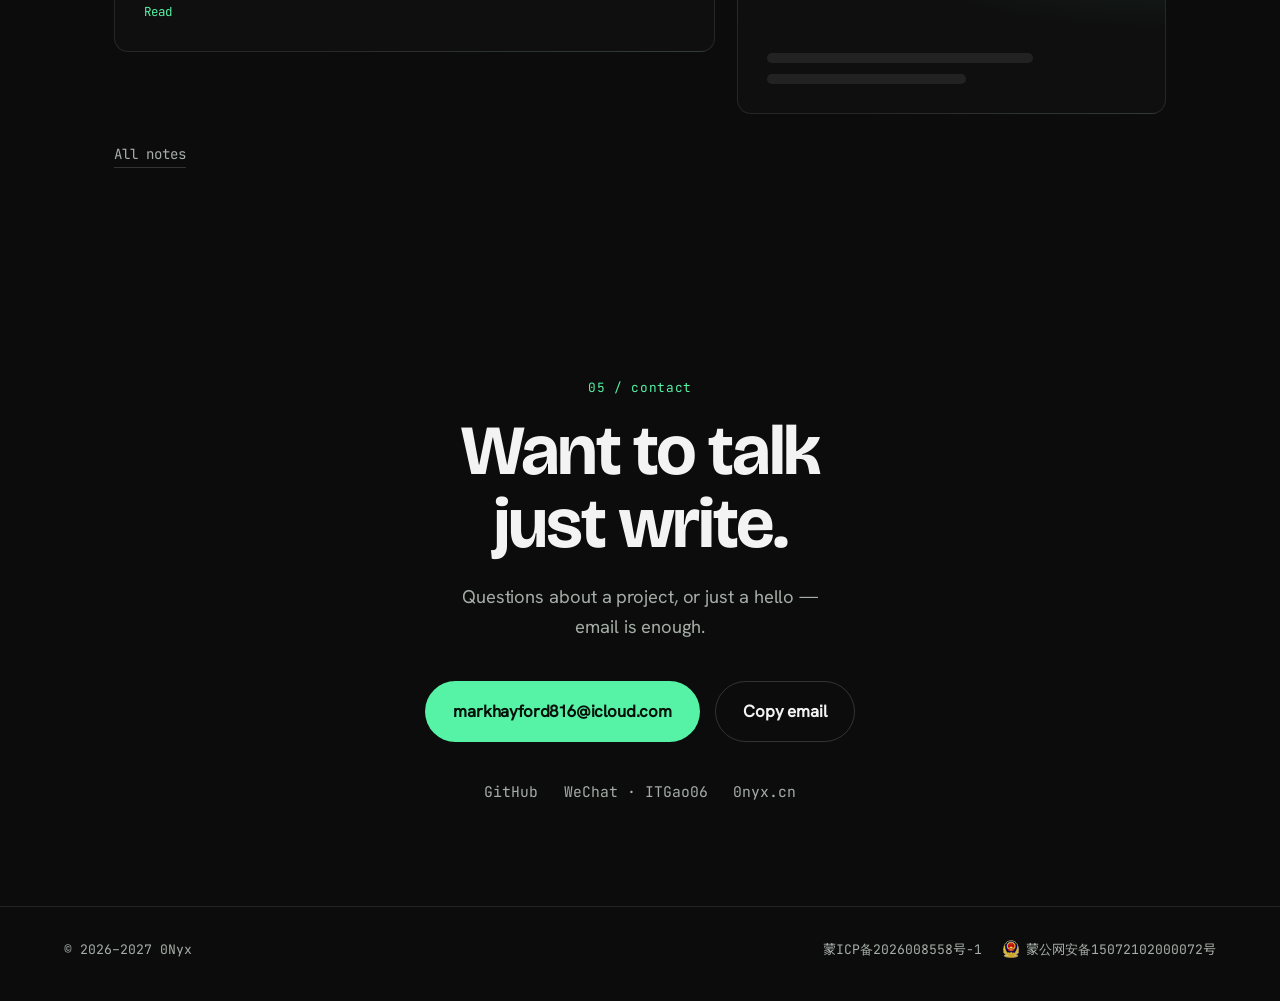
==== commit b3ef22a1: "feat: 根据浏览器语言自动切换中英文（手动选择优先）" ====
--- a/index.html
+++ b/index.html
@@ -44,7 +44,7 @@
         try {
           var q = new URLSearchParams(location.search).get("lang");
           var stored = localStorage.getItem("0nyx-lang");
-          var lang = q === "en" || q === "zh" ? q : stored === "en" || stored === "zh" ? stored : "zh";
+          var lang = q === "en" || q === "zh" ? q : stored === "en" || stored === "zh" ? stored : /^zh/i.test((navigator.languages && navigator.languages[0]) || navigator.language || "zh") ? "zh" : "en";
           if (q === "en" || q === "zh") localStorage.setItem("0nyx-lang", q);
           document.documentElement.lang = lang === "en" ? "en" : "zh-CN";
           document.documentElement.setAttribute("data-lang", lang);
